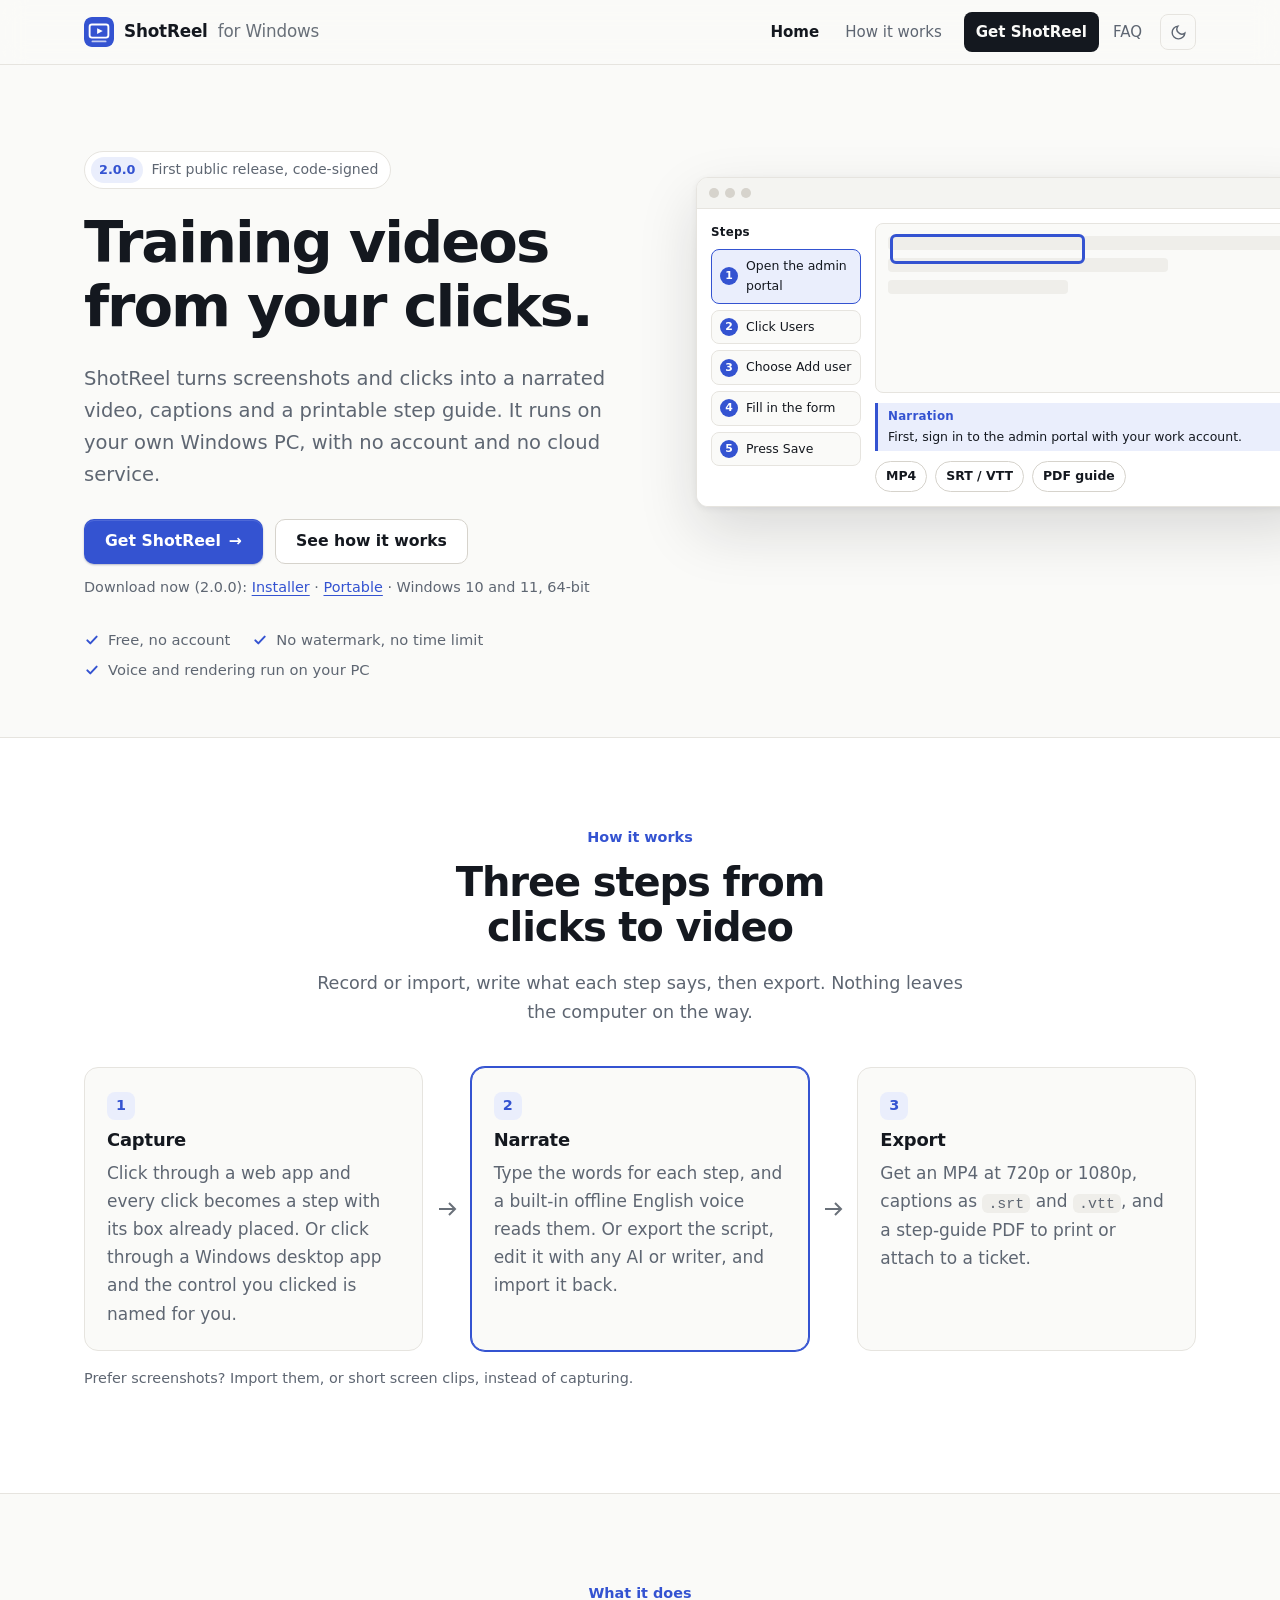
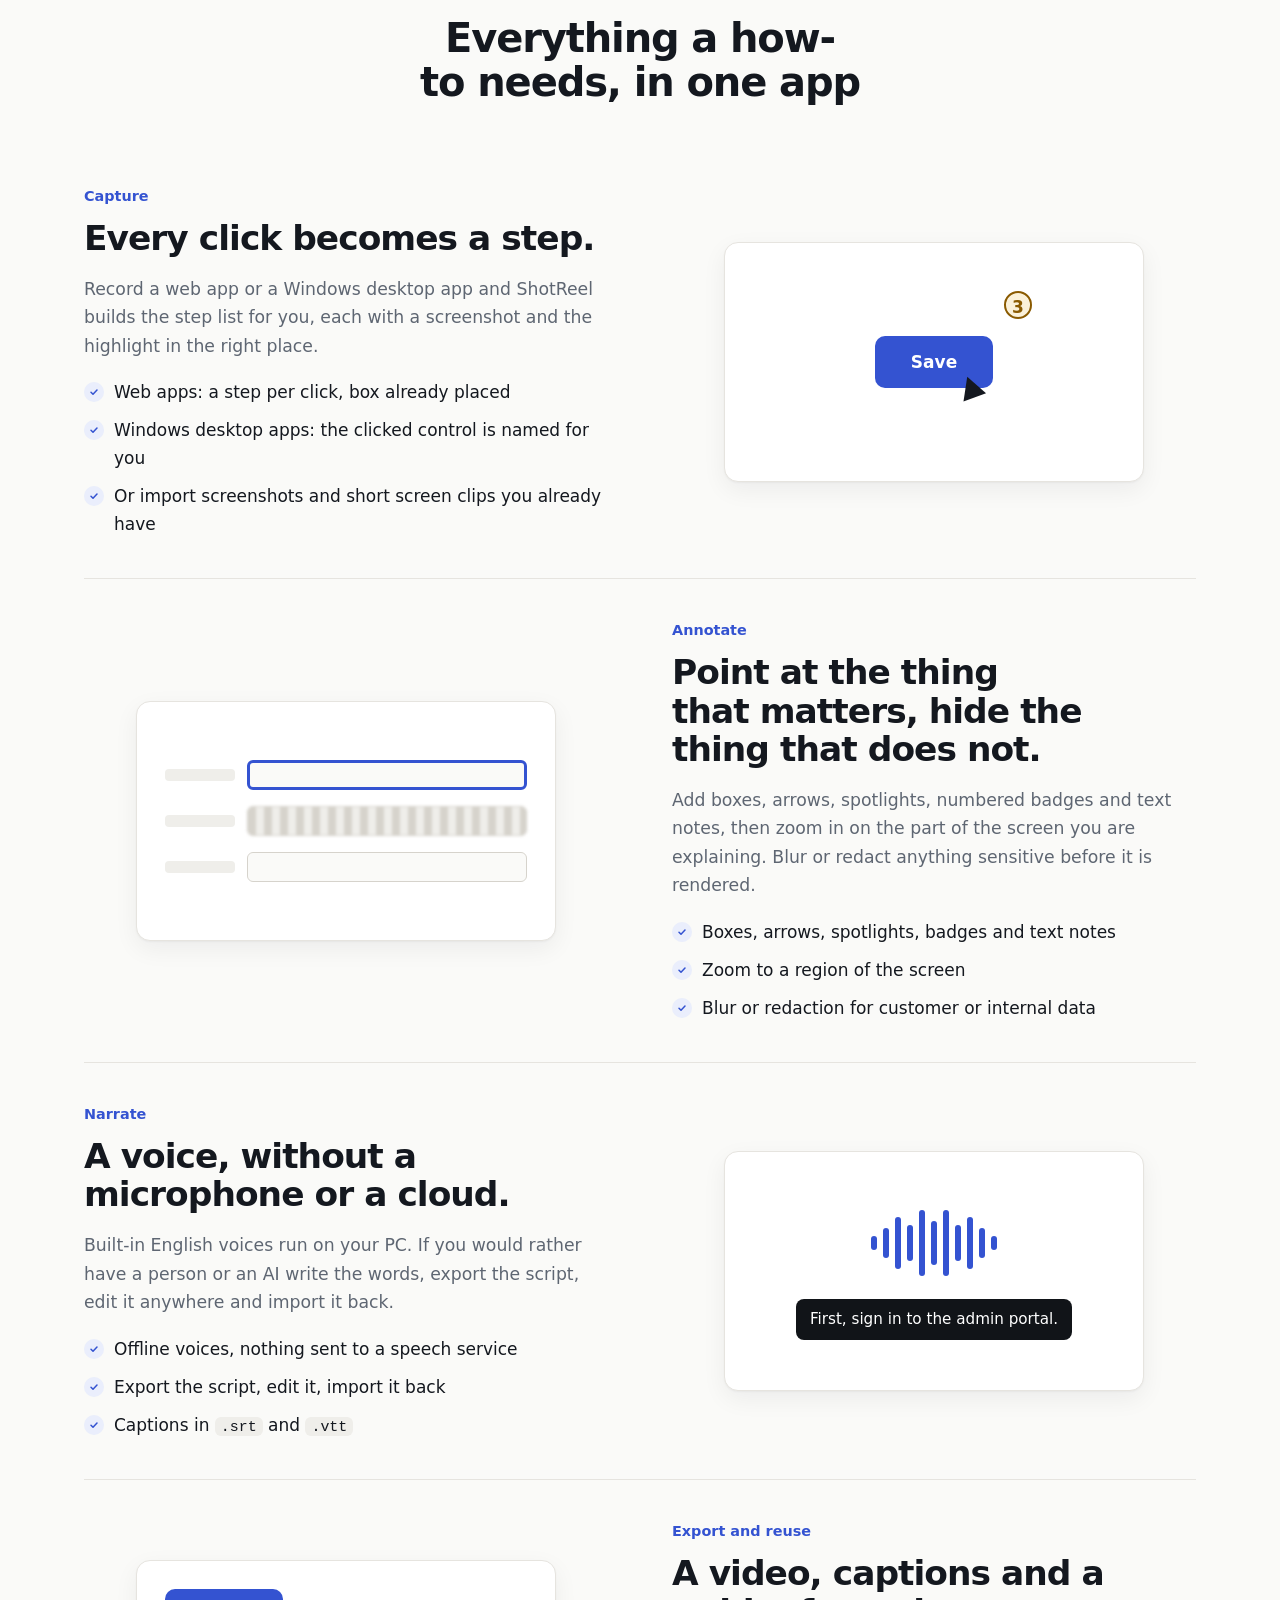
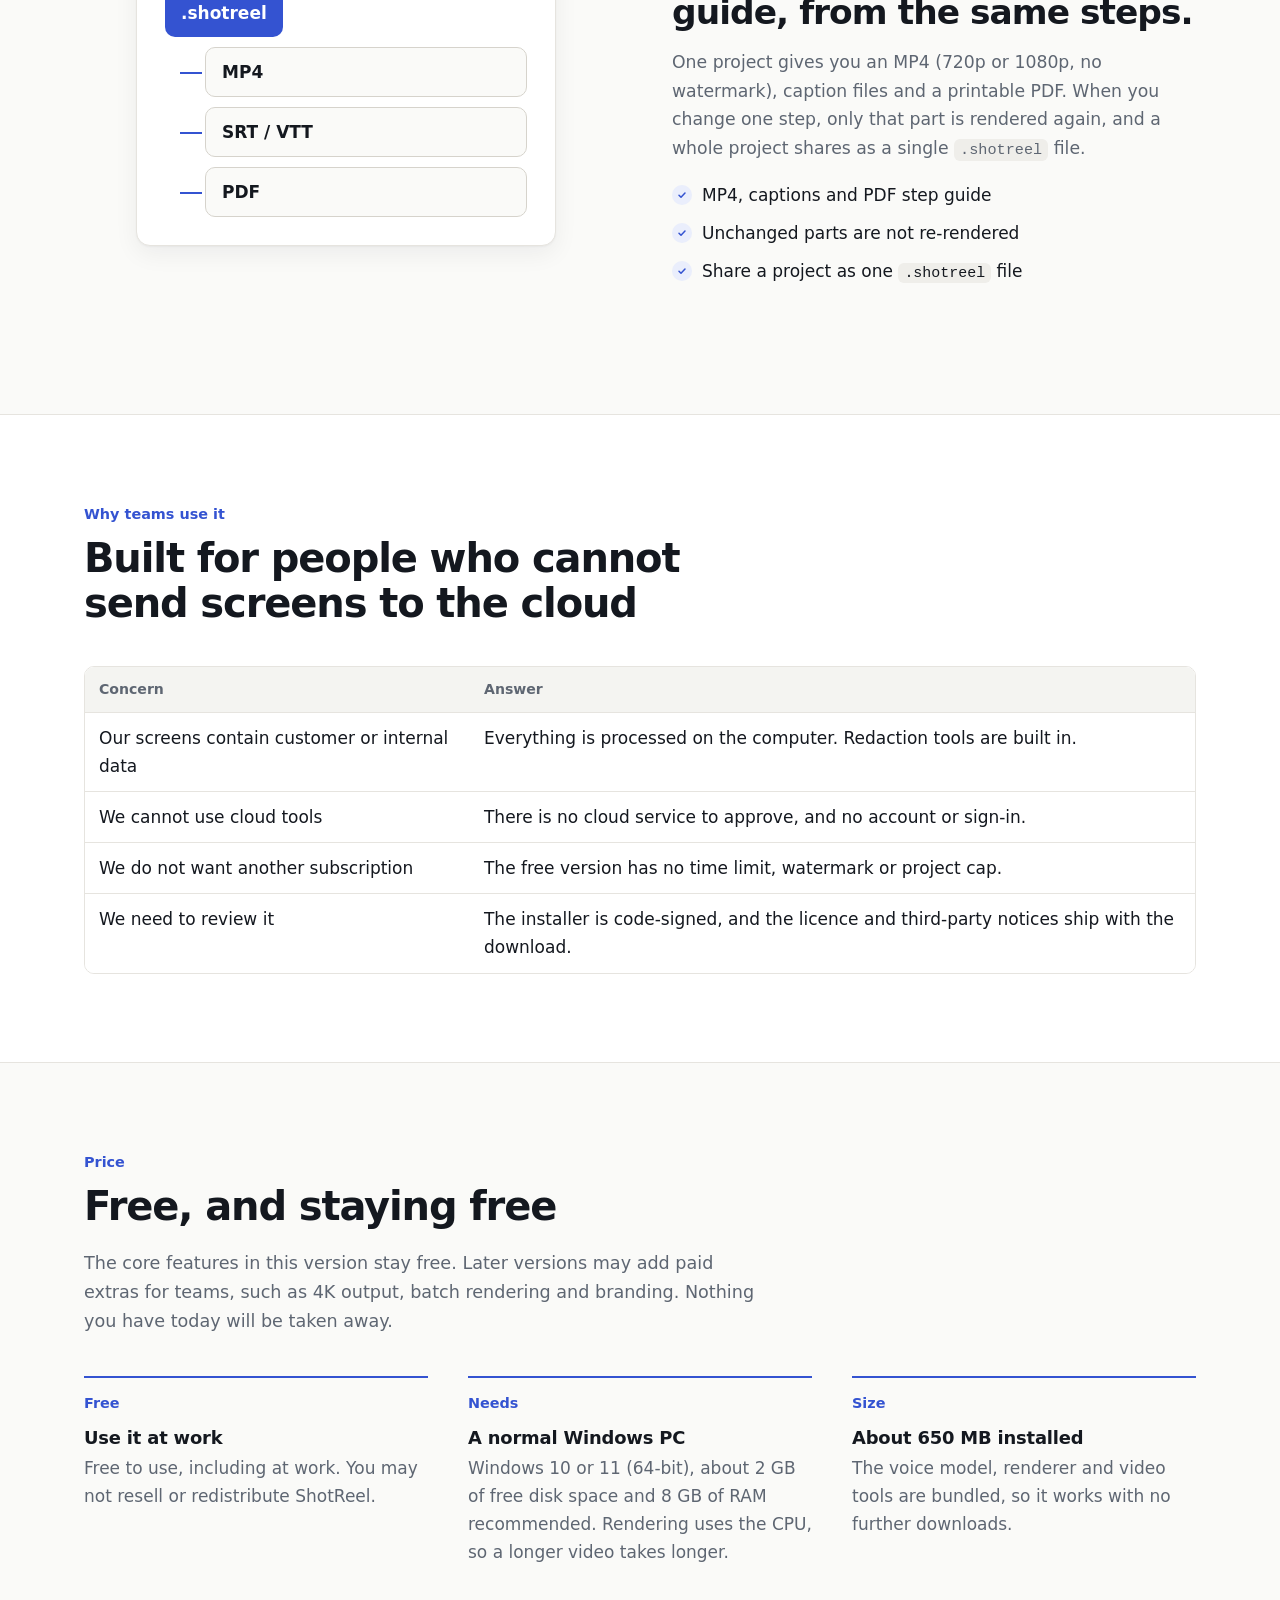
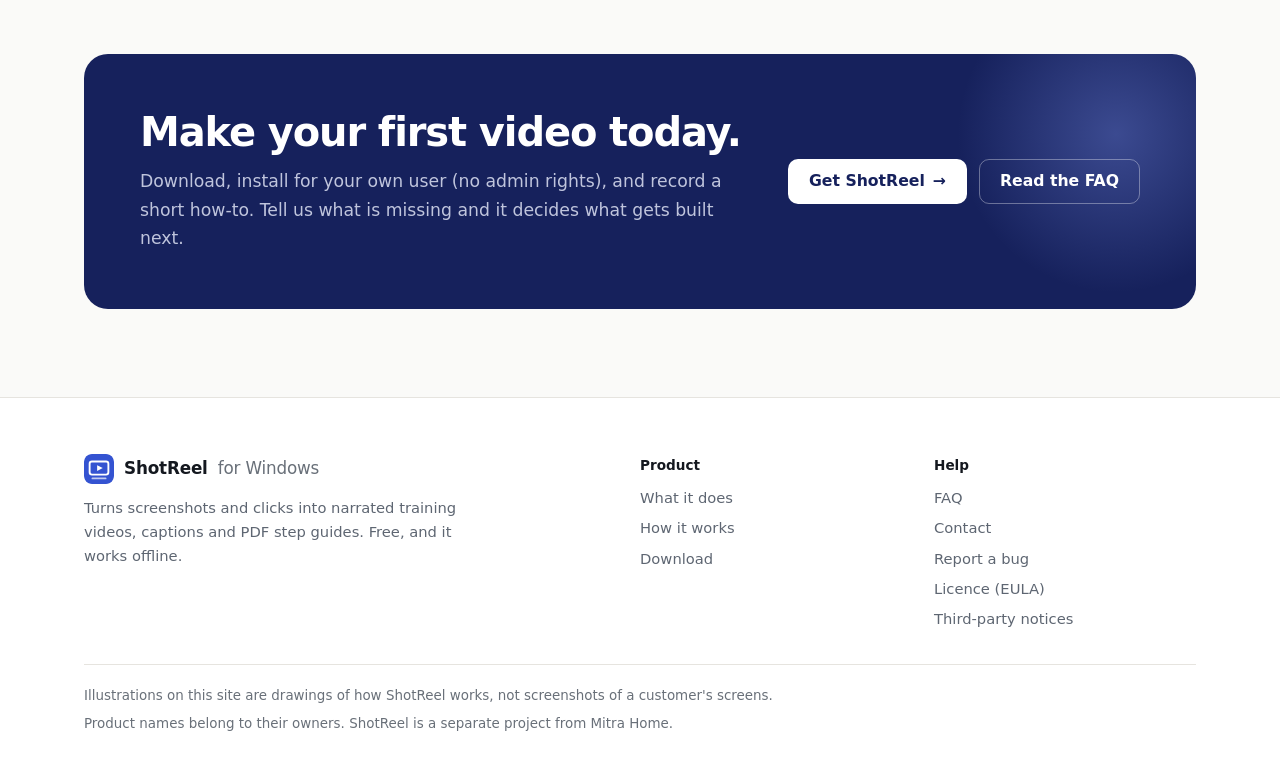
==== index.html @ 34962b4e "ShotReel website: home, install and FAQ Co-Authored-By: Claude Sonnet 5.5 <noreply@anthropic.com>" ====
<!doctype html>
<html lang="en">
<head>
<meta charset="utf-8">
<meta name="viewport" content="width=device-width, initial-scale=1">
<title>ShotReel for Windows</title>
<meta name="description" content="ShotReel is a free Windows app that turns screenshots and clicks into narrated training videos, captions and PDF step guides. It works offline, with no account.">
<link rel="icon" href="assets/logo/icon.svg" type="image/svg+xml">
<link rel="stylesheet" href="assets/style.css">
<script src="assets/site.js"></script>
</head>
<body>
<a class="skip" href="#main">Skip to content</a>

<header class="top">
  <div class="wrap">
    <a class="brand" href="index.html"><img src="assets/logo/icon.svg" alt=""> ShotReel <span>for Windows</span></a>
    <nav class="nav" aria-label="Main">
      <a href="index.html" aria-current="page">Home</a>
      <a href="index.html#how">How it works</a>
      <a class="nav-cta" href="install.html">Get ShotReel</a>
      <a href="faq.html">FAQ</a>
      <button class="theme-btn" type="button" aria-label="Dark theme" aria-pressed="false">
        <svg viewBox="0 0 24 24" fill="none" stroke="currentColor" stroke-width="2"><path d="M21 12.8A9 9 0 1 1 11.2 3a7 7 0 0 0 9.8 9.8z"/></svg>
      </button>
    </nav>
  </div>
</header>

<main id="main">

<div class="hero">
  <div class="wrap">
    <div>
      <a class="pre" href="install.html"><b>2.0.0</b> First public release, code-signed</a>
      <h1>Training videos from your clicks.</h1>
      <p class="lead">ShotReel turns screenshots and clicks into a narrated video, captions and a printable step guide. It runs on your own Windows PC, with no account and no cloud service.</p>
      <div class="btns">
        <a class="btn btn-accent" href="install.html">Get ShotReel <span class="arr" aria-hidden="true">&rarr;</span></a>
        <a class="btn btn-outline" href="index.html#how">See how it works</a>
      </div>
      <p class="small muted" style="margin-top:12px">Download now (2.0.0): <a href="https://github.com/rNetGit/ShotReel-app/releases/download/v2.0.0/ShotReel-Setup-2.0.0.exe" rel="noopener">Installer</a> &middot; <a href="https://github.com/rNetGit/ShotReel-app/releases/download/v2.0.0/ShotReel-Portable-2.0.0.exe" rel="noopener">Portable</a> &middot; Windows 10 and 11, 64-bit</p>
      <ul class="facts">
        <li>Free, no account</li>
        <li>No watermark, no time limit</li>
        <li>Voice and rendering run on your PC</li>
      </ul>
    </div>
    <div class="stage"><div class="browser"><div class="chrome"><i></i><i></i><i></i></div>
  <div class="mock" role="img" aria-label="Illustration of the ShotReel editor: a list of steps on the left, the current step with a highlight box and a narration line on the right, and three outputs: MP4 video, captions and a PDF guide.">
    <div class="mock-steps">
      <b>Steps</b>
      <span class="on"><i>1</i> Open the admin portal</span>
      <span><i>2</i> Click Users</span>
      <span><i>3</i> Choose Add user</span>
      <span><i>4</i> Fill in the form</span>
      <span><i>5</i> Press Save</span>
    </div>
    <div class="mock-main">
      <div class="mock-shot"><div class="mock-box"></div><u></u><u></u><u></u></div>
      <div class="mock-say"><b>Narration</b> First, sign in to the admin portal with your work account.</div>
      <div class="mock-out"><span>MP4</span><span>SRT / VTT</span><span>PDF guide</span></div>
    </div>
  </div></div></div>
  </div>
</div>

<section id="how" class="alt">
  <div class="wrap">
    <div class="section-head center">
      <div class="eyebrow">How it works</div>
      <h2>Three steps from clicks to video</h2>
      <p class="muted">Record or import, write what each step says, then export. Nothing leaves the computer on the way.</p>
    </div>
    <div class="flow">
      <div class="step"><span class="num">1</span><h3>Capture</h3><p class="muted" style="margin:0">Click through a web app and every click becomes a step with its box already placed. Or click through a Windows desktop app and the control you clicked is named for you.</p></div>
      <div class="arrow"><svg viewBox="0 0 24 24" fill="none" stroke="currentColor" stroke-width="2"><path d="M4 12h16M14 6l6 6-6 6"/></svg></div>
      <div class="step pc"><span class="num">2</span><h3>Narrate</h3><p class="muted" style="margin:0">Type the words for each step, and a built-in offline English voice reads them. Or export the script, edit it with any AI or writer, and import it back.</p></div>
      <div class="arrow"><svg viewBox="0 0 24 24" fill="none" stroke="currentColor" stroke-width="2"><path d="M4 12h16M14 6l6 6-6 6"/></svg></div>
      <div class="step"><span class="num">3</span><h3>Export</h3><p class="muted" style="margin:0">Get an MP4 at 720p or 1080p, captions as <code>.srt</code> and <code>.vtt</code>, and a step-guide PDF to print or attach to a ticket.</p></div>
    </div>
    <p class="small muted" style="margin-top:16px">Prefer screenshots? Import them, or short screen clips, instead of capturing.</p>
  </div>
</section>

<section id="what">
  <div class="wrap">
    <div class="section-head center">
      <div class="eyebrow">What it does</div>
      <h2>Everything a how-to needs, in one app</h2>
    </div>

    <div class="feature">
      <div>
        <div class="eyebrow">Capture</div>
        <h2>Every click becomes a step.</h2>
        <p>Record a web app or a Windows desktop app and ShotReel builds the step list for you, each with a screenshot and the highlight in the right place.</p>
        <ul class="ticks">
          <li>Web apps: a step per click, box already placed</li>
          <li>Windows desktop apps: the clicked control is named for you</li>
          <li>Or import screenshots and short screen clips you already have</li>
        </ul>
      </div>
      <div class="shot"><div class="illus" role="img" aria-label="Illustration: a cursor clicking a button, with a numbered step appearing beside it."><div class="illus-btn">Save</div><div class="illus-cursor"></div><div class="illus-badge">3</div></div></div>
    </div>

    <div class="feature flip">
      <div>
        <div class="eyebrow">Annotate</div>
        <h2>Point at the thing that matters, hide the thing that does not.</h2>
        <p>Add boxes, arrows, spotlights, numbered badges and text notes, then zoom in on the part of the screen you are explaining. Blur or redact anything sensitive before it is rendered.</p>
        <ul class="ticks">
          <li>Boxes, arrows, spotlights, badges and text notes</li>
          <li>Zoom to a region of the screen</li>
          <li>Blur or redaction for customer or internal data</li>
        </ul>
      </div>
      <div class="shot"><div class="illus" role="img" aria-label="Illustration: a form with one field highlighted by a box and another field blurred out."><div class="illus-row"><i></i><s class="hl"></s></div><div class="illus-row"><i></i><s class="blur"></s></div><div class="illus-row"><i></i><s></s></div></div></div>
    </div>

    <div class="feature">
      <div>
        <div class="eyebrow">Narrate</div>
        <h2>A voice, without a microphone or a cloud.</h2>
        <p>Built-in English voices run on your PC. If you would rather have a person or an AI write the words, export the script, edit it anywhere and import it back.</p>
        <ul class="ticks">
          <li>Offline voices, nothing sent to a speech service</li>
          <li>Export the script, edit it, import it back</li>
          <li>Captions in <code>.srt</code> and <code>.vtt</code></li>
        </ul>
      </div>
      <div class="shot"><div class="illus" role="img" aria-label="Illustration: a sound wave beside a line of caption text."><div class="illus-wave"><i></i><i></i><i></i><i></i><i></i><i></i><i></i><i></i><i></i><i></i><i></i></div><div class="illus-cap">First, sign in to the admin portal.</div></div></div>
    </div>

    <div class="feature flip">
      <div>
        <div class="eyebrow">Export and reuse</div>
        <h2>A video, captions and a guide, from the same steps.</h2>
        <p>One project gives you an MP4 (720p or 1080p, no watermark), caption files and a printable PDF. When you change one step, only that part is rendered again, and a whole project shares as a single <code>.shotreel</code> file.</p>
        <ul class="ticks">
          <li>MP4, captions and PDF step guide</li>
          <li>Unchanged parts are not re-rendered</li>
          <li>Share a project as one <code>.shotreel</code> file</li>
        </ul>
      </div>
      <div class="shot"><div class="illus" role="img" aria-label="Illustration: one project file on the left with three arrows to a video, a captions file and a PDF."><div class="illus-out"><b>.shotreel</b><span>MP4</span><span>SRT / VTT</span><span>PDF</span></div></div></div>
    </div>
  </div>
</section>

<section class="alt" id="teams">
  <div class="wrap">
    <div class="section-head">
      <div class="eyebrow">Why teams use it</div>
      <h2>Built for people who cannot send screens to the cloud</h2>
    </div>
    <div class="table-wrap"><table>
      <thead><tr><th>Concern</th><th>Answer</th></tr></thead>
      <tbody>
        <tr><td>Our screens contain customer or internal data</td><td>Everything is processed on the computer. Redaction tools are built in.</td></tr>
        <tr><td>We cannot use cloud tools</td><td>There is no cloud service to approve, and no account or sign-in.</td></tr>
        <tr><td>We do not want another subscription</td><td>The free version has no time limit, watermark or project cap.</td></tr>
        <tr><td>We need to review it</td><td>The installer is code-signed, and the licence and third-party notices ship with the download.</td></tr>
      </tbody>
    </table></div>
  </div>
</section>

<section id="free">
  <div class="wrap">
    <div class="section-head">
      <div class="eyebrow">Price</div>
      <h2>Free, and staying free</h2>
      <p class="muted">The core features in this version stay free. Later versions may add paid extras for teams, such as 4K output, batch rendering and branding. Nothing you have today will be taken away.</p>
    </div>
    <div class="cols">
      <div><span class="num">Free</span><h3>Use it at work</h3><p>Free to use, including at work. You may not resell or redistribute ShotReel.</p></div>
      <div><span class="num">Needs</span><h3>A normal Windows PC</h3><p>Windows 10 or 11 (64-bit), about 2 GB of free disk space and 8 GB of RAM recommended. Rendering uses the CPU, so a longer video takes longer.</p></div>
      <div><span class="num">Size</span><h3>About 650 MB installed</h3><p>The voice model, renderer and video tools are bundled, so it works with no further downloads.</p></div>
    </div>
  </div>
</section>

<section style="padding-top:0">
  <div class="wrap">
    <div class="cta">
      <div>
        <h2>Make your first video today.</h2>
        <p>Download, install for your own user (no admin rights), and record a short how-to. Tell us what is missing and it decides what gets built next.</p>
      </div>
      <div class="btns">
        <a class="btn btn-dark" href="install.html">Get ShotReel <span class="arr" aria-hidden="true">&rarr;</span></a>
        <a class="btn btn-line" href="faq.html">Read the FAQ</a>
      </div>
    </div>
  </div>
</section>

</main>

<footer>
  <div class="wrap">
    <div class="fgrid">
      <div>
        <a class="brand" href="index.html"><img src="assets/logo/icon.svg" alt=""> ShotReel <span>for Windows</span></a>
        <p style="margin:12px 0 0;max-width:28em">Turns screenshots and clicks into narrated training videos, captions and PDF step guides. Free, and it works offline.</p>
      </div>
      <div>
        <h4>Product</h4>
        <ul><li><a href="index.html#what">What it does</a></li><li><a href="index.html#how">How it works</a></li><li><a href="install.html">Download</a></li></ul>
      </div>
      <div>
        <h4>Help</h4>
        <ul><li><a href="faq.html">FAQ</a></li><li><a href="faq.html#contact">Contact</a></li><li><a href="https://github.com/rNetGit/ShotReel-app/issues" rel="noopener">Report a bug</a></li><li><a href="https://github.com/rNetGit/ShotReel-app/blob/main/EULA.txt" rel="noopener">Licence (EULA)</a></li><li><a href="https://github.com/rNetGit/ShotReel-app/blob/main/THIRD-PARTY-NOTICES.md" rel="noopener">Third-party notices</a></li></ul>
      </div>
    </div>
    <div class="fine">
      <div>Illustrations on this site are drawings of how ShotReel works, not screenshots of a customer's screens.</div>
      <div>Product names belong to their owners. ShotReel is a separate project from Mitra Home.</div>
    </div>
  </div>
</footer>
</body>
</html>
---- assets/style.css ----
/* ShotReel website, built on the Mitra Home site layout. Blue accent; everything else is a calm neutral scale. */
:root {
  --canvas: #FAFAF8; --surface: #FFFFFF; --surface-2: #F4F4F1; --line: #E6E4DF; --line-2: #D6D3CC;
  --text: #14181F; --text-2: #5E6672; --text-3: #697079;
  --accent: #3453D1; --accent-2: #4A68E0; --accent-soft: #EAEEFC; --accent-ink: #16215C; --link: #3453D1;
  --warn: #8A5A00; --warn-soft: #FBF1D9; --info: #1D5FA8; --info-soft: #E6EFF9;
  --danger: #A8261B; --danger-soft: #FBE9E7; --neutral-soft: #EFEEEA;
  --shadow-sm: 0 1px 2px rgba(20,24,31,.05);
  --shadow: 0 1px 2px rgba(20,24,31,.04), 0 8px 24px rgba(20,24,31,.06);
  --shadow-lg: 0 2px 6px rgba(20,24,31,.06), 0 24px 60px rgba(20,24,31,.14);
  --radius: 14px; --radius-sm: 10px; --max: 1160px;
  --font: "Segoe UI Variable Text", "Segoe UI", system-ui, -apple-system, "Helvetica Neue", Arial, sans-serif;
  --font-display: "Segoe UI Variable Display", "Segoe UI", system-ui, -apple-system, "Helvetica Neue", Arial, sans-serif;
  color-scheme: light;
}
@media (prefers-color-scheme: dark) {
  :root:not([data-theme="light"]) {
    --canvas: #0F1113; --surface: #16191C; --surface-2: #1C2024; --line: #2A2E33; --line-2: #383D43;
    --text: #ECEDEE; --text-2: #A3A9B3; --text-3: #8E949C;
    --accent: #8197F2; --accent-2: #8197F2; --accent-soft: #1A2142; --accent-ink: #0E1430; --link: #A3B3F7;
    --warn: #E0B14A; --warn-soft: #2E2611; --info: #6AA8F0; --info-soft: #132538;
    --danger: #F0756A; --danger-soft: #331816; --neutral-soft: #22262A;
    --shadow-sm: none; --shadow: 0 1px 0 rgba(255,255,255,.03); --shadow-lg: 0 24px 60px rgba(0,0,0,.5);
    color-scheme: dark;
  }
}
:root[data-theme="dark"] {
  --canvas: #0F1113; --surface: #16191C; --surface-2: #1C2024; --line: #2A2E33; --line-2: #383D43;
  --text: #ECEDEE; --text-2: #A3A9B3; --text-3: #8E949C;
  --accent: #8197F2; --accent-2: #8197F2; --accent-soft: #1A2142; --accent-ink: #0E1430; --link: #A3B3F7;
  --warn: #E0B14A; --warn-soft: #2E2611; --info: #6AA8F0; --info-soft: #132538;
  --danger: #F0756A; --danger-soft: #331816; --neutral-soft: #22262A;
  --shadow-sm: none; --shadow: 0 1px 0 rgba(255,255,255,.03); --shadow-lg: 0 24px 60px rgba(0,0,0,.5);
  color-scheme: dark;
}

* { box-sizing: border-box; }
html { -webkit-text-size-adjust: 100%; }
@media (prefers-reduced-motion: no-preference) { html { scroll-behavior: smooth; } }
body {
  margin: 0; background: var(--canvas); color: var(--text);
  font: 17px/1.65 var(--font); -webkit-font-smoothing: antialiased; text-rendering: optimizeLegibility;
}
a { color: var(--link); text-underline-offset: 3px; text-decoration-thickness: 1px; }
a:hover { text-decoration-thickness: 2px; }
img, svg { max-width: 100%; }
h1, h2, h3 { font-family: var(--font-display); line-height: 1.12; margin: 0 0 .5em; color: var(--text); font-weight: 700; text-wrap: balance; }
h1 { font-size: clamp(2.4rem, 5.6vw, 4rem); letter-spacing: -.035em; }
h2 { font-size: clamp(1.75rem, 3.6vw, 2.5rem); letter-spacing: -.028em; }
h3 { font-size: 1.12rem; letter-spacing: -.01em; }
p { margin: 0 0 1em; }
code, kbd { font-family: ui-monospace, "Cascadia Mono", Consolas, monospace; font-size: .88em;
  background: var(--neutral-soft); padding: .12em .4em; border-radius: 6px; overflow-wrap: anywhere; }
.wrap { max-width: var(--max); margin: 0 auto; padding: 0 24px; }
.muted { color: var(--text-2); }
.small { font-size: .9rem; }
:focus-visible { outline: 2px solid var(--accent); outline-offset: 3px; border-radius: 6px; }
.skip { position: absolute; left: 12px; top: -60px; z-index: 50; padding: 8px 14px; border-radius: 8px;
  background: var(--text); color: var(--canvas); font-weight: 600; text-decoration: none; }
.skip:focus { top: 12px; }

/* Header */
.top { position: sticky; top: 0; z-index: 20; background: color-mix(in srgb, var(--canvas) 82%, transparent);
  backdrop-filter: saturate(1.4) blur(12px); -webkit-backdrop-filter: saturate(1.4) blur(12px); border-bottom: 1px solid var(--line); }
.top .wrap { display: flex; align-items: center; gap: 16px; min-height: 64px; flex-wrap: wrap; }
.brand { display: flex; align-items: center; gap: 10px; color: var(--text); text-decoration: none; font-weight: 700;
  font-size: 1.05rem; letter-spacing: -.01em; }
.brand img { width: 30px; height: 30px; border-radius: 8px; }
.brand span { font-weight: 500; color: var(--text-3); }
.nav { display: flex; gap: 2px; margin-left: auto; flex-wrap: wrap; align-items: center; }
.nav a { color: var(--text-2); text-decoration: none; padding: 8px 12px; border-radius: 8px; font-size: .94rem; }
.nav a:hover, .nav a[aria-current="page"] { color: var(--text); }
.nav a[aria-current="page"] { font-weight: 600; }
.nav a.nav-cta { background: var(--text); color: var(--canvas); font-weight: 600; margin-left: 8px; }
.nav a.nav-cta:hover { opacity: .88; }
.theme-btn { border: 1px solid var(--line); background: transparent; color: var(--text-2); border-radius: 8px;
  width: 36px; height: 36px; cursor: pointer; display: grid; place-items: center; margin-left: 4px; }
.theme-btn svg { width: 17px; height: 17px; }
@media (max-width: 640px) {
  .top .wrap { padding-top: 8px; padding-bottom: 8px; }
  .nav { margin-left: auto; }
  .nav a[href="index.html"], .nav a[href="index.html#how"] { display: none; }
  .nav a { padding: 6px 8px; font-size: .9rem; }
  .nav a.nav-cta { margin-left: 0; }
}

/* Buttons */
.btns { display: flex; gap: 12px; flex-wrap: wrap; align-items: center; }
.btn { display: inline-flex; align-items: center; gap: 8px; padding: 12px 20px; border-radius: 10px; font-weight: 600;
  font-size: .98rem; text-decoration: none; border: 1px solid transparent; line-height: 1.2; transition: transform .15s, box-shadow .15s; }
.btn:hover { transform: translateY(-1px); }
.btn-accent, .btn-light { background: var(--accent); color: #FFFFFF; box-shadow: 0 1px 2px rgba(22,33,92,.3), inset 0 1px 0 rgba(255,255,255,.12); }
.btn-outline, .btn-ghost { color: var(--text); border-color: var(--line-2); background: var(--surface); }
.btn-dark { background: #FFFFFF; color: var(--accent-ink); }
.btn-line { color: #FFFFFF; border-color: rgba(255,255,255,.35); }
.btn .arr { transition: transform .15s; }
.btn:hover .arr { transform: translateX(3px); }

/* Hero */
.hero { padding: 72px 0 40px; overflow: hidden; }
.hero .wrap { display: grid; grid-template-columns: 1.05fr 1fr; gap: 48px; align-items: center; }
.hero h1 { margin-bottom: .4em; font-size: clamp(2.4rem, 4.8vw, 3.6rem); }
.hero p.lead { font-size: 1.22rem; color: var(--text-2); max-width: 32em; margin-bottom: 28px; }
.pre { display: inline-flex; align-items: center; gap: 8px; font-size: .88rem; color: var(--text-2); border: 1px solid var(--line);
  background: var(--surface); padding: 5px 12px 5px 6px; border-radius: 999px; margin-bottom: 22px; text-decoration: none; }
.pre b { background: var(--accent-soft); color: var(--accent); font-weight: 600; padding: 2px 8px; border-radius: 999px; font-size: .8rem; }
.facts { display: flex; flex-wrap: wrap; gap: 6px 22px; margin: 28px 0 0; padding: 0; list-style: none; color: var(--text-2); font-size: .92rem; }
.facts li { display: flex; align-items: center; gap: 8px; }
.facts li::before { content: ""; width: 16px; height: 16px; flex: none; background: var(--accent);
  -webkit-mask: url("data:image/svg+xml,%3Csvg xmlns='http://www.w3.org/2000/svg' viewBox='0 0 24 24' fill='none' stroke='black' stroke-width='3' stroke-linecap='round' stroke-linejoin='round'%3E%3Cpath d='M5 12.5l4.5 4.5L19 7'/%3E%3C/svg%3E") center/contain no-repeat;
          mask: url("data:image/svg+xml,%3Csvg xmlns='http://www.w3.org/2000/svg' viewBox='0 0 24 24' fill='none' stroke='black' stroke-width='3' stroke-linecap='round' stroke-linejoin='round'%3E%3Cpath d='M5 12.5l4.5 4.5L19 7'/%3E%3C/svg%3E") center/contain no-repeat; }
.stage { position: relative; height: 560px; }
.stage .browser { position: absolute; right: -160px; top: 30px; width: 660px; }
.stage .phone { position: absolute; left: 0; bottom: 0; width: 236px; z-index: 1; }
@media (max-width: 980px) {
  .hero { padding-top: 48px; }
  .hero .wrap { grid-template-columns: 1fr; }
  .stage { height: auto; display: flex; justify-content: center; }
  .stage .browser { display: none; }
  .stage .phone { position: static; width: min(280px, 78vw); }
}

/* Device frames around real screenshots */
.phone { border-radius: 40px; padding: 10px; background: #111418; box-shadow: var(--shadow-lg), inset 0 0 0 1px rgba(255,255,255,.08); }
.phone img { display: block; width: 100%; height: auto; border-radius: 31px; }
.browser { border-radius: 12px; overflow: hidden; background: var(--surface); border: 1px solid var(--line);
  box-shadow: var(--shadow-lg); }
.browser .chrome { display: flex; gap: 6px; padding: 10px 12px; background: var(--surface-2); border-bottom: 1px solid var(--line); }
.browser .chrome i { width: 10px; height: 10px; border-radius: 50%; background: var(--line-2); }
.browser img { display: block; width: 100%; height: auto; }

/* Sections */
section { padding: 88px 0; }
section.tour { padding-top: 40px; }
.tour .section-head { margin-bottom: 28px; }
.tour-video { max-width: 1040px; margin: 0 auto; border-radius: var(--radius); overflow: hidden; border: 1px solid var(--line); box-shadow: var(--shadow-lg); background: #FAFAF8; }
.tour-video video { display: block; width: 100%; height: auto; aspect-ratio: 16 / 9; }
.tour-text { max-width: 1040px; margin: 16px auto 0; }
.tour-text ol { margin: 0; padding-left: 1.3em; }
section.alt { background: var(--surface); border-top: 1px solid var(--line); border-bottom: 1px solid var(--line); }
.section-head { max-width: 40em; margin-bottom: 40px; }
.section-head.center { margin-left: auto; margin-right: auto; text-align: center; }
.section-head p { font-size: 1.1rem; }
.eyebrow { color: var(--accent); font-weight: 600; font-size: .9rem; margin-bottom: 10px; letter-spacing: 0; }

/* Feature rows: text beside a real screenshot */
.feature { display: grid; grid-template-columns: 1fr 1fr; gap: 64px; align-items: center; padding: 40px 0; }
.feature + .feature { border-top: 1px solid var(--line); }
.feature.flip .shot { order: -1; }
.feature .shot { display: flex; justify-content: center; }
.feature .shot .phone { width: min(290px, 80vw); }
.feature .shot .browser { width: 100%; }
.feature h2 { font-size: clamp(1.6rem, 3vw, 2.15rem); }
.feature p { color: var(--text-2); font-size: 1.08rem; }
.ticks { list-style: none; padding: 0; margin: 18px 0 0; display: grid; gap: 10px; }
.ticks li { position: relative; padding-left: 30px; }
.ticks li::before { content: ""; position: absolute; left: 0; top: 4px; width: 20px; height: 20px; border-radius: 50%;
  background: var(--accent-soft) url("data:image/svg+xml,%3Csvg xmlns='http://www.w3.org/2000/svg' viewBox='0 0 24 24' fill='none' stroke='%233453D1' stroke-width='3' stroke-linecap='round' stroke-linejoin='round'%3E%3Cpath d='M6 12.5l4 4L18 8'/%3E%3C/svg%3E") center/12px no-repeat; }
@media (max-width: 880px) {
  .feature { grid-template-columns: 1fr; gap: 32px; }
  .feature.flip .shot { order: 0; }
}

/* Plain columns (no boxes) */
.cols { display: grid; gap: 40px; grid-template-columns: repeat(auto-fit, minmax(240px, 1fr)); }
.cols h3 { margin-bottom: .35em; }
.cols p { color: var(--text-2); margin: 0; }
.cols .num { display: block; font-family: var(--font-display); font-size: .9rem; font-weight: 700; color: var(--accent);
  border-top: 2px solid var(--accent); padding-top: 14px; margin-bottom: 12px; width: 100%; }

/* Cards (Install, FAQ, small blocks) */
.grid { display: grid; gap: 16px; grid-template-columns: repeat(auto-fit, minmax(240px, 1fr)); }
.card { background: var(--surface); border: 1px solid var(--line); border-radius: var(--radius); padding: 22px; box-shadow: var(--shadow-sm); }
section.alt .card { background: var(--canvas); }
.card h3 { display: flex; align-items: center; gap: 10px; }
.card p:last-child, .card ul:last-child { margin-bottom: 0; }
.ico { width: 36px; height: 36px; border-radius: 9px; background: var(--accent-soft); color: var(--accent);
  display: inline-grid; place-items: center; flex: none; }
.ico svg { width: 20px; height: 20px; }

/* Flow diagram (how it works) */
.flow { display: grid; grid-template-columns: 1fr auto 1fr auto 1fr; gap: 12px; align-items: stretch; }
.flow .step { background: var(--surface); border: 1px solid var(--line); border-radius: var(--radius); padding: 22px; }
section.alt .flow .step { background: var(--canvas); }
.flow .step.pc { border-color: var(--accent); box-shadow: 0 0 0 1px var(--accent); }
.flow .num { display: inline-grid; place-items: center; width: 28px; height: 28px; border-radius: 8px; background: var(--accent-soft);
  color: var(--accent); font-weight: 700; font-size: .9rem; margin-bottom: 10px; }
.flow ul { margin: 8px 0 0; padding-left: 1.1em; color: var(--text-2); }
.flow li { margin: 3px 0; }
.arrow { display: grid; place-items: center; color: var(--text-3); }
.arrow svg { width: 24px; height: 24px; }
@media (max-width: 820px) {
  .flow { grid-template-columns: 1fr; }
  .arrow svg { transform: rotate(90deg); }
}

/* Privacy diagram */
.house { border: 1.5px dashed var(--accent); border-radius: 20px; padding: 22px; position: relative; background: var(--accent-soft); }
.house-label { position: absolute; top: -12px; left: 18px; background: var(--canvas); color: var(--accent); font-weight: 600;
  padding: 0 8px; font-size: .88rem; }
section.alt .house-label { background: var(--surface); }
.privacy { display: grid; grid-template-columns: 2fr auto 1fr; gap: 16px; align-items: center; }
.house-inner { display: grid; grid-template-columns: 1fr auto 1fr; gap: 10px; align-items: center; }
.node { background: var(--surface); border: 1px solid var(--line); border-radius: var(--radius-sm); padding: 16px; text-align: center; }
.node strong { display: block; }
.node .ico { margin-bottom: 6px; }
.link-line { text-align: center; color: var(--text-2); font-size: .8rem; line-height: 1.3; }
.link-line svg { width: 40px; height: 20px; display: block; margin: 0 auto 2px; color: var(--accent); }
.cloud { border: 1px solid var(--line); border-radius: var(--radius); padding: 16px; background: var(--surface); text-align: center; }
.masked { color: var(--warn); }
.never { margin-top: 20px; display: flex; gap: 8px; flex-wrap: wrap; }
.chip { display: inline-flex; align-items: center; gap: 6px; border-radius: 999px; padding: 5px 12px; font-size: .88rem; border: 1px solid transparent; }
.chip.no { background: var(--surface); color: var(--text-2); border-color: var(--line); }
.chip.no::before { content: "\2715"; color: var(--danger); font-size: .75rem; }
.chip.yes { background: var(--surface); color: var(--text-2); border-color: var(--line); }
.chip.yes::before { content: "\2713"; color: var(--accent); font-weight: 700; }
@media (max-width: 820px) {
  .privacy { grid-template-columns: 1fr; }
  .privacy > .link-line svg { transform: rotate(90deg); }
}
@media (max-width: 480px) {
  .house-inner { grid-template-columns: 1fr; }
  .house-inner > .link-line svg { transform: rotate(90deg); }
}

/* Simple vs Advanced */
.modes { display: grid; grid-template-columns: 1fr 1fr; gap: 20px; }
.mode { border-radius: var(--radius); padding: 26px; border: 1px solid var(--line); background: var(--surface); }
section.alt .mode { background: var(--canvas); }
.mode .tag { display: inline-block; font-size: .8rem; font-weight: 600; padding: 3px 10px; border-radius: 999px; margin-bottom: 10px; }
.mode.simple .tag { background: var(--accent-soft); color: var(--accent); }
.mode.advanced .tag { background: var(--info-soft); color: var(--info); }
.mode ul { list-style: none; padding: 0; margin: 0; }
.mode li { margin: 0; padding: 8px 0 8px 26px; border-top: 1px solid var(--line); position: relative; color: var(--text-2); }
.mode li::before { content: "\2713"; position: absolute; left: 2px; color: var(--accent); font-weight: 700; }
.mode.advanced li::before { color: var(--info); }
@media (max-width: 760px) { .modes { grid-template-columns: 1fr; } }

.note { border: 1px solid var(--line); border-left: 3px solid var(--warn); background: var(--warn-soft); padding: 12px 16px; border-radius: var(--radius-sm); }
.note.info { border-left-color: var(--info); background: var(--info-soft); }

/* Closing call to action */
.cta { background: var(--accent-ink); color: #EAEEFC; border-radius: 24px; padding: 56px; display: grid;
  grid-template-columns: 1.4fr auto; gap: 32px; align-items: center; position: relative; overflow: hidden; }
.cta::after { content: ""; position: absolute; right: -80px; top: -80px; width: 320px; height: 320px; border-radius: 50%;
  background: radial-gradient(circle, rgba(129,151,242,.35), transparent 70%); pointer-events: none; }
.cta h2 { color: #FFFFFF; margin-bottom: .3em; }
.cta p { color: rgba(234,238,252,.8); margin: 0; font-size: 1.08rem; }
.cta .btns { position: relative; z-index: 1; }
@media (max-width: 760px) { .cta { grid-template-columns: 1fr; padding: 36px 24px; } }

/* Install steps */
.steps { counter-reset: s; list-style: none; padding: 0; margin: 0; }
.steps > li { counter-increment: s; position: relative; padding: 0 0 32px 56px; }
.steps > li::before { content: counter(s); position: absolute; left: 0; top: 0; width: 36px; height: 36px; border-radius: 10px;
  background: var(--accent-soft); color: var(--accent); font-weight: 700; display: grid; place-items: center; }
.steps > li::after { content: ""; position: absolute; left: 17px; top: 44px; bottom: 8px; width: 2px; background: var(--line); }
.steps > li:last-child::after { display: none; }
.steps h3 { margin-top: 6px; }
.tabs { display: inline-flex; gap: 2px; flex-wrap: wrap; margin-bottom: 24px; padding: 4px; border-radius: 12px; background: var(--neutral-soft); }
.tabs button { font: inherit; font-size: .94rem; border: 0; background: transparent; color: var(--text-2); padding: 8px 18px;
  border-radius: 9px; cursor: pointer; }
.tabs button[aria-selected="true"] { background: var(--surface); color: var(--text); font-weight: 600; box-shadow: var(--shadow-sm); }
[role="tabpanel"][hidden] { display: none; }

/* Mock window used as a picture of a screen */
.screen { border: 1px solid var(--line); border-radius: var(--radius-sm); overflow: hidden; background: var(--surface); margin: 12px 0; max-width: 520px; box-shadow: var(--shadow-sm); }
.screen .bar { background: var(--surface-2); padding: 7px 10px; display: flex; gap: 6px; align-items: center; font-size: .8rem; color: var(--text-2); border-bottom: 1px solid var(--line); }
.screen .bar i { width: 10px; height: 10px; border-radius: 50%; background: var(--line-2); display: inline-block; }
.screen .body { padding: 12px 14px; font-size: .92rem; }
.screen.term .body { background: #0C0D0E; color: #CFD3D8; font-family: ui-monospace, Consolas, monospace; font-size: .82rem; white-space: pre-wrap; overflow-wrap: anywhere; }
.bubble { background: var(--accent-soft); border-radius: 12px 12px 12px 4px; padding: 8px 12px; margin: 6px 0; max-width: 90%; }
.bubble.me { background: var(--neutral-soft); margin-left: auto; border-radius: 12px 12px 4px 12px; }
.check-row { display: flex; gap: 8px; align-items: center; margin: 4px 0; }
.box { width: 16px; height: 16px; border: 2px solid var(--accent); border-radius: 4px; display: inline-block; flex: none; }
.box.on { background: var(--accent); }

table { border-collapse: collapse; width: 100%; background: var(--surface); }
th, td { text-align: left; padding: 11px 14px; border-bottom: 1px solid var(--line); vertical-align: top; }
th { background: var(--surface-2); font-size: .88rem; color: var(--text-2); font-weight: 600; }
tr:last-child td { border-bottom: 0; }
.table-wrap { overflow-x: auto; border: 1px solid var(--line); border-radius: var(--radius-sm); }

details { background: var(--surface); border: 1px solid var(--line); border-radius: var(--radius-sm); padding: 16px 20px; margin-bottom: 10px; }
details summary { cursor: pointer; font-weight: 600; list-style: none; display: flex; justify-content: space-between; gap: 12px; }
details summary::-webkit-details-marker { display: none; }
details summary::after { content: "+"; color: var(--text-3); font-weight: 400; font-size: 1.3rem; line-height: 1; }
details[open] summary::after { content: "\2212"; }
details[open] summary { margin-bottom: 10px; }

/* Footer */
footer { padding: 56px 0 40px; color: var(--text-2); font-size: .92rem; border-top: 1px solid var(--line); background: var(--surface); }
footer .fgrid { display: grid; grid-template-columns: 2fr 1fr 1fr; gap: 32px; margin-bottom: 32px; }
footer h4 { margin: 0 0 10px; font-size: .85rem; color: var(--text); font-weight: 600; }
footer ul { list-style: none; padding: 0; margin: 0; display: grid; gap: 6px; }
footer a { color: var(--text-2); text-decoration: none; }
footer a:hover { color: var(--text); }
footer .fine { border-top: 1px solid var(--line); padding-top: 20px; display: grid; gap: 6px; font-size: .84rem; color: var(--text-3); }
footer .wrap > div:not(.fgrid):not(.fine) { margin-bottom: 6px; }
@media (max-width: 680px) { footer .fgrid { grid-template-columns: 1fr 1fr; } footer .fgrid > :first-child { grid-column: 1 / -1; } }

/* Install: four choice cards */
.choices { display: grid; gap: 14px; grid-template-columns: repeat(auto-fit, minmax(220px, 1fr)); }
.choice { position: relative; display: flex; flex-direction: column; gap: 6px; padding: 22px; border-radius: var(--radius);
  background: var(--surface); border: 1px solid var(--line); color: var(--text); text-decoration: none; box-shadow: var(--shadow-sm);
  transition: border-color .15s, transform .15s; }
.choice:hover { border-color: var(--accent); transform: translateY(-2px); }
.choice svg { width: 30px; height: 30px; color: var(--accent); margin-bottom: 6px; }
.choice strong { font-size: 1.08rem; }
.choice span:not(.ctag) { color: var(--text-2); font-size: .94rem; }
.ctag { position: absolute; top: 16px; right: 16px; font-size: .74rem; font-weight: 600; padding: 2px 9px; border-radius: 999px; }
.ctag.beta { background: var(--accent-soft); color: var(--accent); }
.ctag.soon { background: var(--neutral-soft); color: var(--text-2); }

/* Ecosystem diagram */
.eco { display: grid; grid-template-columns: 1fr auto 1.9fr auto 1fr; gap: 14px; align-items: center; }
.eco-h { font-size: .95rem; margin: 0 0 10px; color: var(--text-2); font-weight: 600; }
.eco-list { list-style: none; margin: 0; padding: 0; display: grid; gap: 8px; }
.eco-list li { display: flex; gap: 10px; align-items: flex-start; background: var(--surface); border: 1px solid var(--line);
  border-radius: var(--radius-sm); padding: 10px 12px; }
.eco-list li .ico { flex: none; width: 30px; height: 30px; }
.eco-list li .ico svg { width: 17px; height: 17px; }
.eco-list strong, .eco-away strong { display: block; font-size: .92rem; }
.eco-list .small, .eco-away .small, .eco-devices .small, .eco-hub .small { display: block; line-height: 1.35; }
.eco-hub { background: var(--surface); border: 2px solid var(--accent); border-radius: var(--radius); padding: 18px; text-align: center; }
.eco-hub .ico { margin: 0 auto 8px; }
.eco-hub strong { display: block; font-size: 1.05rem; margin-bottom: 4px; }
.eco-wifi { text-align: center; color: var(--accent); font-size: .8rem; font-weight: 600; margin: 10px 0; }
.eco-wifi::before, .eco-wifi::after { content: ""; display: block; width: 2px; height: 10px; margin: 0 auto 4px; background: var(--accent); }
.eco-wifi::after { margin: 4px auto 0; }
.eco-devices { display: grid; grid-template-columns: repeat(3, 1fr); gap: 8px; }
.eco-devices .node { padding: 12px 10px; }
.eco-devices .node strong { font-size: .95rem; }
.eco-devices .node .ico { margin: 0 auto 6px; }
.eco-sync { text-align: center; color: var(--text-2); font-size: .8rem; margin: 4px 0; }
.eco-sync::before, .eco-sync::after { content: ""; display: block; width: 0; height: 12px; margin: 0 auto 4px; border-left: 2px dashed var(--line-2); }
.eco-sync::after { margin: 4px auto 0; }
.eco-away { display: flex; gap: 10px; align-items: flex-start; border: 1.5px dashed var(--line-2);
  border-radius: var(--radius-sm); padding: 10px 12px; background: var(--surface); }
.eco-away .ico { flex: none; width: 30px; height: 30px; background: var(--neutral-soft); color: var(--text-2); }
.eco-away .ico svg { width: 17px; height: 17px; }
@media (max-width: 1080px) {
  .eco { grid-template-columns: 1fr; }
  .eco-arrow svg { transform: rotate(90deg); margin: 12px auto 14px; }
}
@media (max-width: 560px) { .eco-devices { grid-template-columns: 1fr; } }

.feature-btns { margin-top: 18px; }
.shot-link { display: block; color: inherit; }
.shot-link:hover .browser { box-shadow: var(--shadow-lg); }

/* Official store badges: the Google Play PNG has transparent padding, so it is drawn taller to match the 40 px App Store badge. */
.store-badge { margin: 8px 0 0; }
.store-badge a { display: inline-block; line-height: 0; }
.store-badge img { height: 40px; width: auto; }
.store-badge .gplay { margin: -9px 0 -9px -10px; }
.store-badge .gplay img { height: 58px; }

/* ShotReel illustrations: drawings of the app, built from plain HTML so they stay sharp and honest (not screenshots). */
.mock { display: grid; grid-template-columns: 150px 1fr; gap: 14px; padding: 14px; font-size: .78rem; background: var(--surface); color: var(--text-2); text-align: left; }
.mock-steps { display: grid; gap: 6px; align-content: start; }
.mock-steps b, .mock-say b { color: var(--text); font-size: .74rem; letter-spacing: .02em; }
.mock-steps span { display: flex; gap: 8px; align-items: center; padding: 6px 8px; border-radius: 8px; border: 1px solid var(--line); background: var(--canvas); color: var(--text); }
.mock-steps span.on { border-color: var(--accent); background: var(--accent-soft); }
.mock-steps i { font-style: normal; width: 18px; height: 18px; border-radius: 50%; background: var(--accent); color: #fff; display: grid; place-items: center; font-size: .68rem; font-weight: 700; flex: none; }
.mock-main { display: grid; gap: 10px; }
.mock-shot { position: relative; height: 170px; border: 1px solid var(--line); border-radius: 8px; background: var(--canvas); padding: 12px; display: grid; gap: 8px; align-content: start; }
.mock-shot u { display: block; height: 14px; border-radius: 4px; background: var(--neutral-soft); }
.mock-shot u:nth-of-type(2) { width: 70%; } .mock-shot u:nth-of-type(3) { width: 45%; }
.mock-box { position: absolute; left: 14px; top: 10px; width: 46%; height: 30px; border: 3px solid var(--accent); border-radius: 6px; }
.mock-say { border-left: 3px solid var(--accent); padding: 4px 10px; background: var(--accent-soft); border-radius: 0 8px 8px 0; color: var(--text); }
.mock-say b { display: block; color: var(--accent); }
.mock-out { display: flex; gap: 8px; flex-wrap: wrap; }
.mock-out span { padding: 4px 10px; border-radius: 999px; border: 1px solid var(--line-2); color: var(--text); font-weight: 600; background: var(--surface); }
@media (max-width: 520px) { .mock { grid-template-columns: 1fr; } }

.stage .browser { right: -120px; top: 40px; width: 620px; }
@media (max-width: 980px) { .stage .browser { display: block; position: static; width: 100%; max-width: 560px; } }

.illus { width: min(420px, 100%); min-height: 240px; border: 1px solid var(--line); border-radius: var(--radius); background: var(--surface); box-shadow: var(--shadow); padding: 28px; display: grid; gap: 16px; align-content: center; position: relative; overflow: hidden; }
.illus-btn { justify-self: center; padding: 12px 36px; border-radius: 10px; background: var(--accent); color: #fff; font-weight: 600; }
.illus-cursor { position: absolute; left: 56%; top: 56%; width: 0; height: 0; border-left: 12px solid transparent; border-right: 12px solid transparent; border-bottom: 22px solid var(--text); transform: rotate(-20deg); }
.illus-badge { position: absolute; left: calc(50% + 70px); top: 48px; width: 28px; height: 28px; border-radius: 50%; background: var(--warn-soft); color: var(--warn); border: 2px solid var(--warn); display: grid; place-items: center; font-weight: 700; }
.illus-row { display: flex; gap: 12px; align-items: center; }
.illus-row i { width: 70px; height: 12px; border-radius: 4px; background: var(--neutral-soft); flex: none; }
.illus-row s { display: block; flex: 1; height: 30px; border-radius: 6px; border: 1px solid var(--line-2); background: var(--canvas); text-decoration: none; }
.illus-row s.hl { border: 3px solid var(--accent); }
.illus-row s.blur { background: repeating-linear-gradient(90deg, var(--line-2) 0 8px, var(--neutral-soft) 8px 16px); filter: blur(1.5px); }
.illus-wave { display: flex; gap: 6px; align-items: center; justify-content: center; height: 80px; }
.illus-wave i { width: 6px; border-radius: 3px; background: var(--accent); }
.illus-wave i:nth-child(1), .illus-wave i:nth-child(11) { height: 14px; } .illus-wave i:nth-child(2), .illus-wave i:nth-child(10) { height: 30px; }
.illus-wave i:nth-child(3), .illus-wave i:nth-child(9) { height: 52px; } .illus-wave i:nth-child(4), .illus-wave i:nth-child(8) { height: 36px; }
.illus-wave i:nth-child(5), .illus-wave i:nth-child(7) { height: 66px; } .illus-wave i:nth-child(6) { height: 44px; }
.illus-cap { justify-self: center; background: #111418; color: #fff; padding: 8px 14px; border-radius: 8px; font-size: .95rem; }
.illus-out { display: grid; gap: 10px; justify-items: stretch; }
.illus-out b { justify-self: start; padding: 10px 16px; border-radius: 10px; background: var(--accent); color: #fff; }
.illus-out span { padding: 10px 16px; border-radius: 10px; border: 1px solid var(--line-2); background: var(--canvas); color: var(--text); font-weight: 600; margin-left: 40px; position: relative; }
.illus-out span::before { content: ""; position: absolute; left: -26px; top: 50%; width: 22px; border-top: 2px solid var(--accent); }
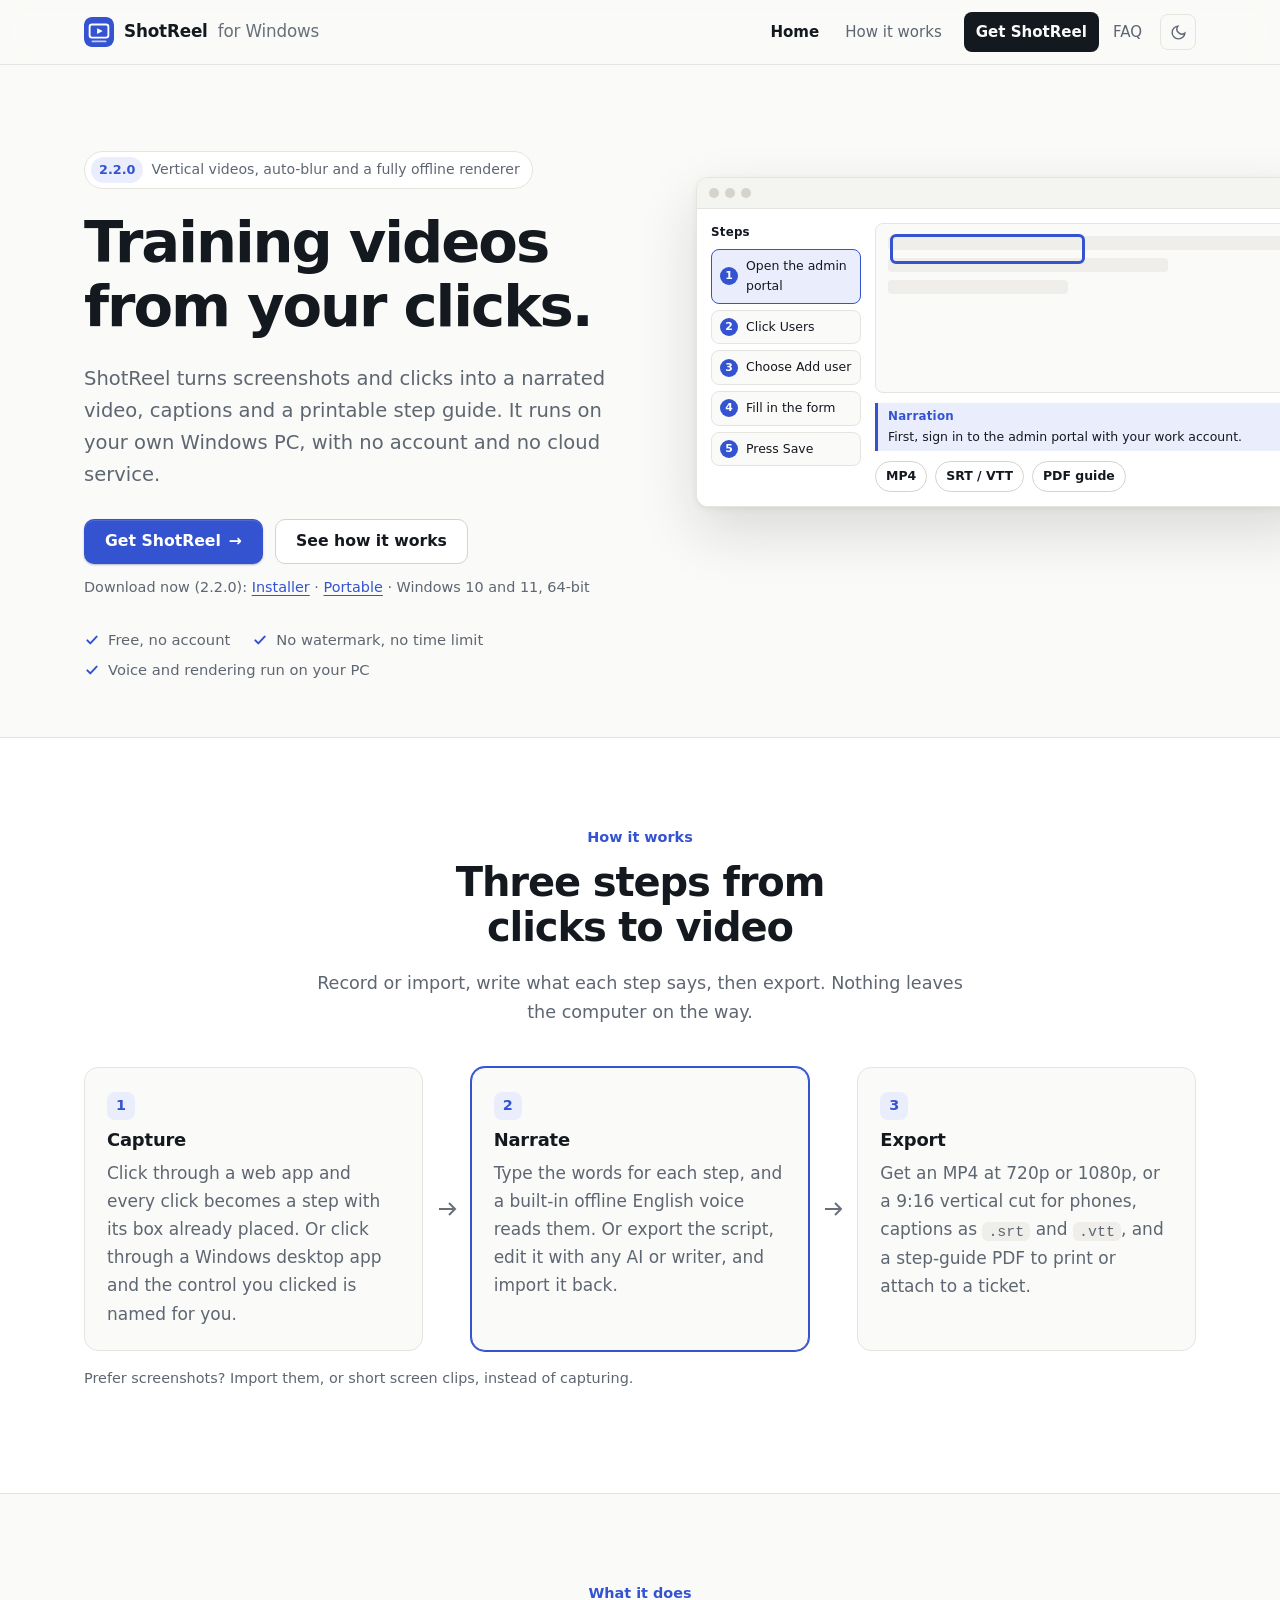
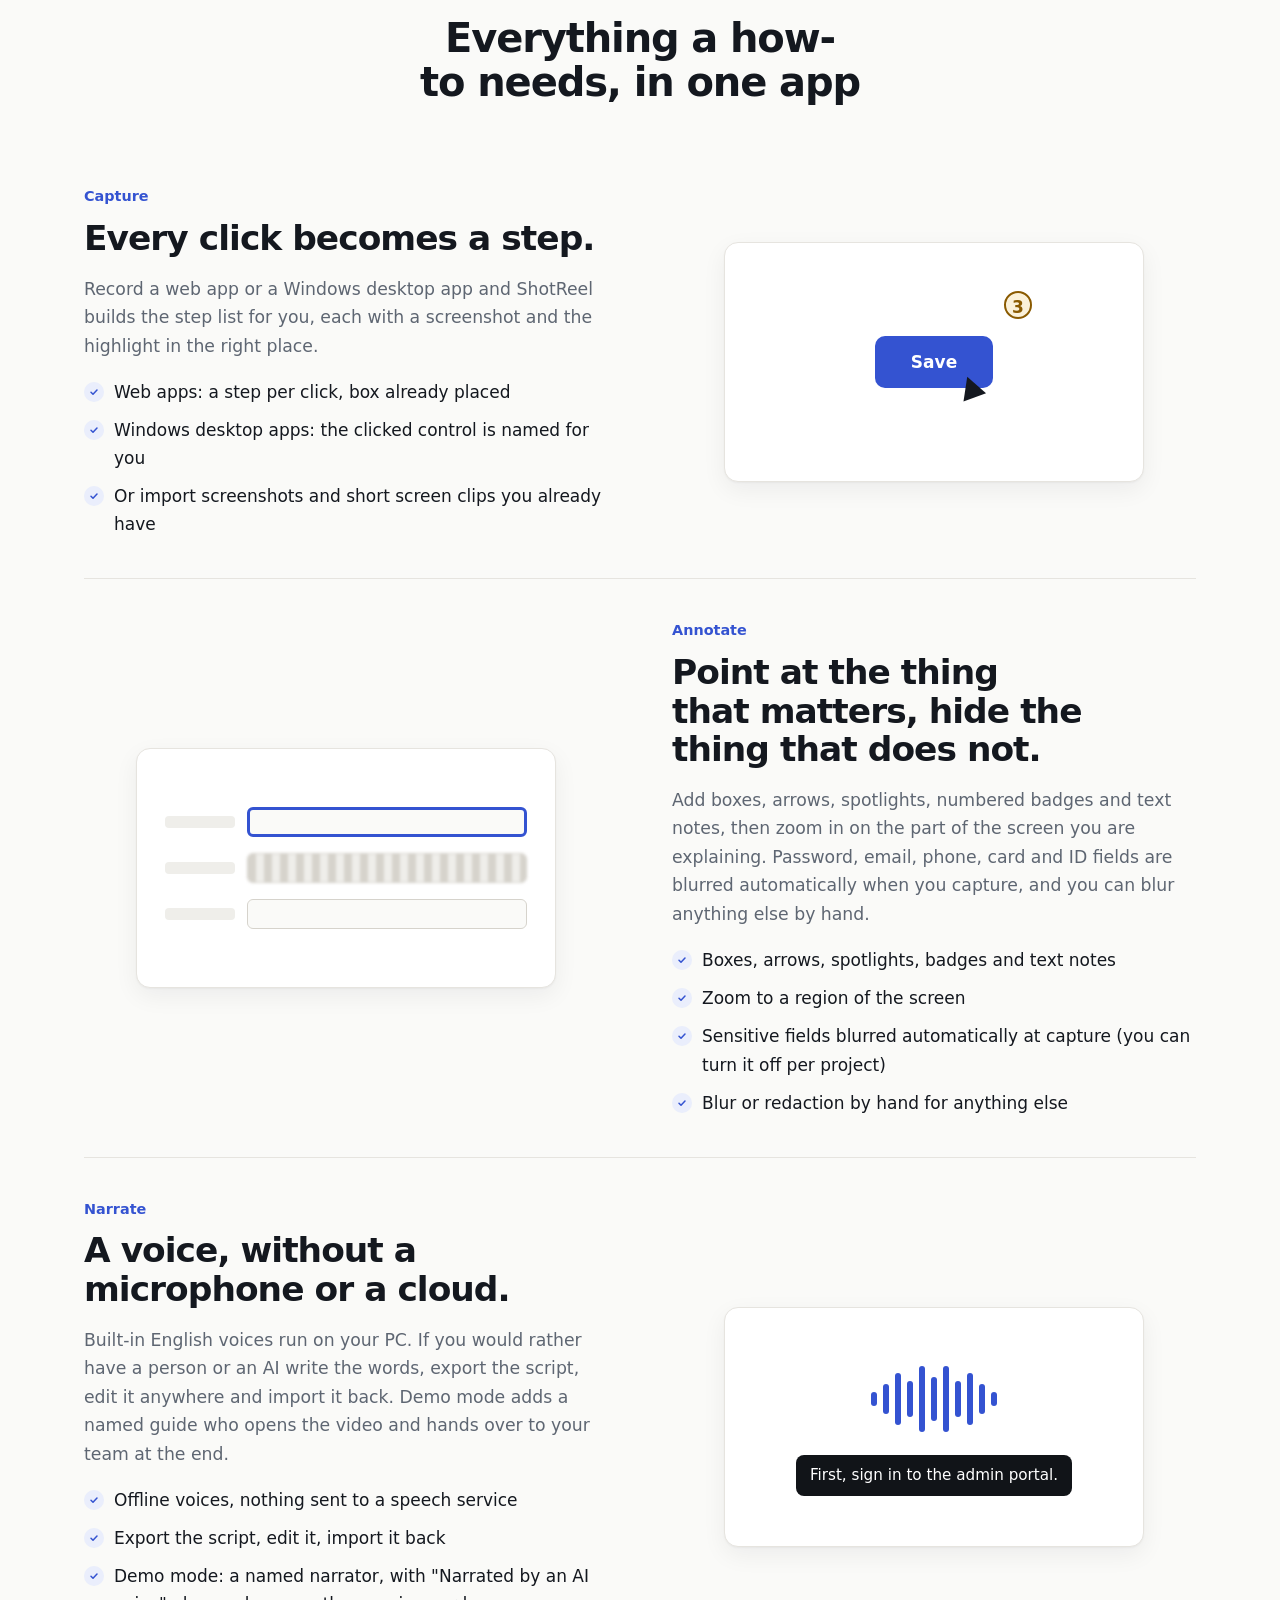
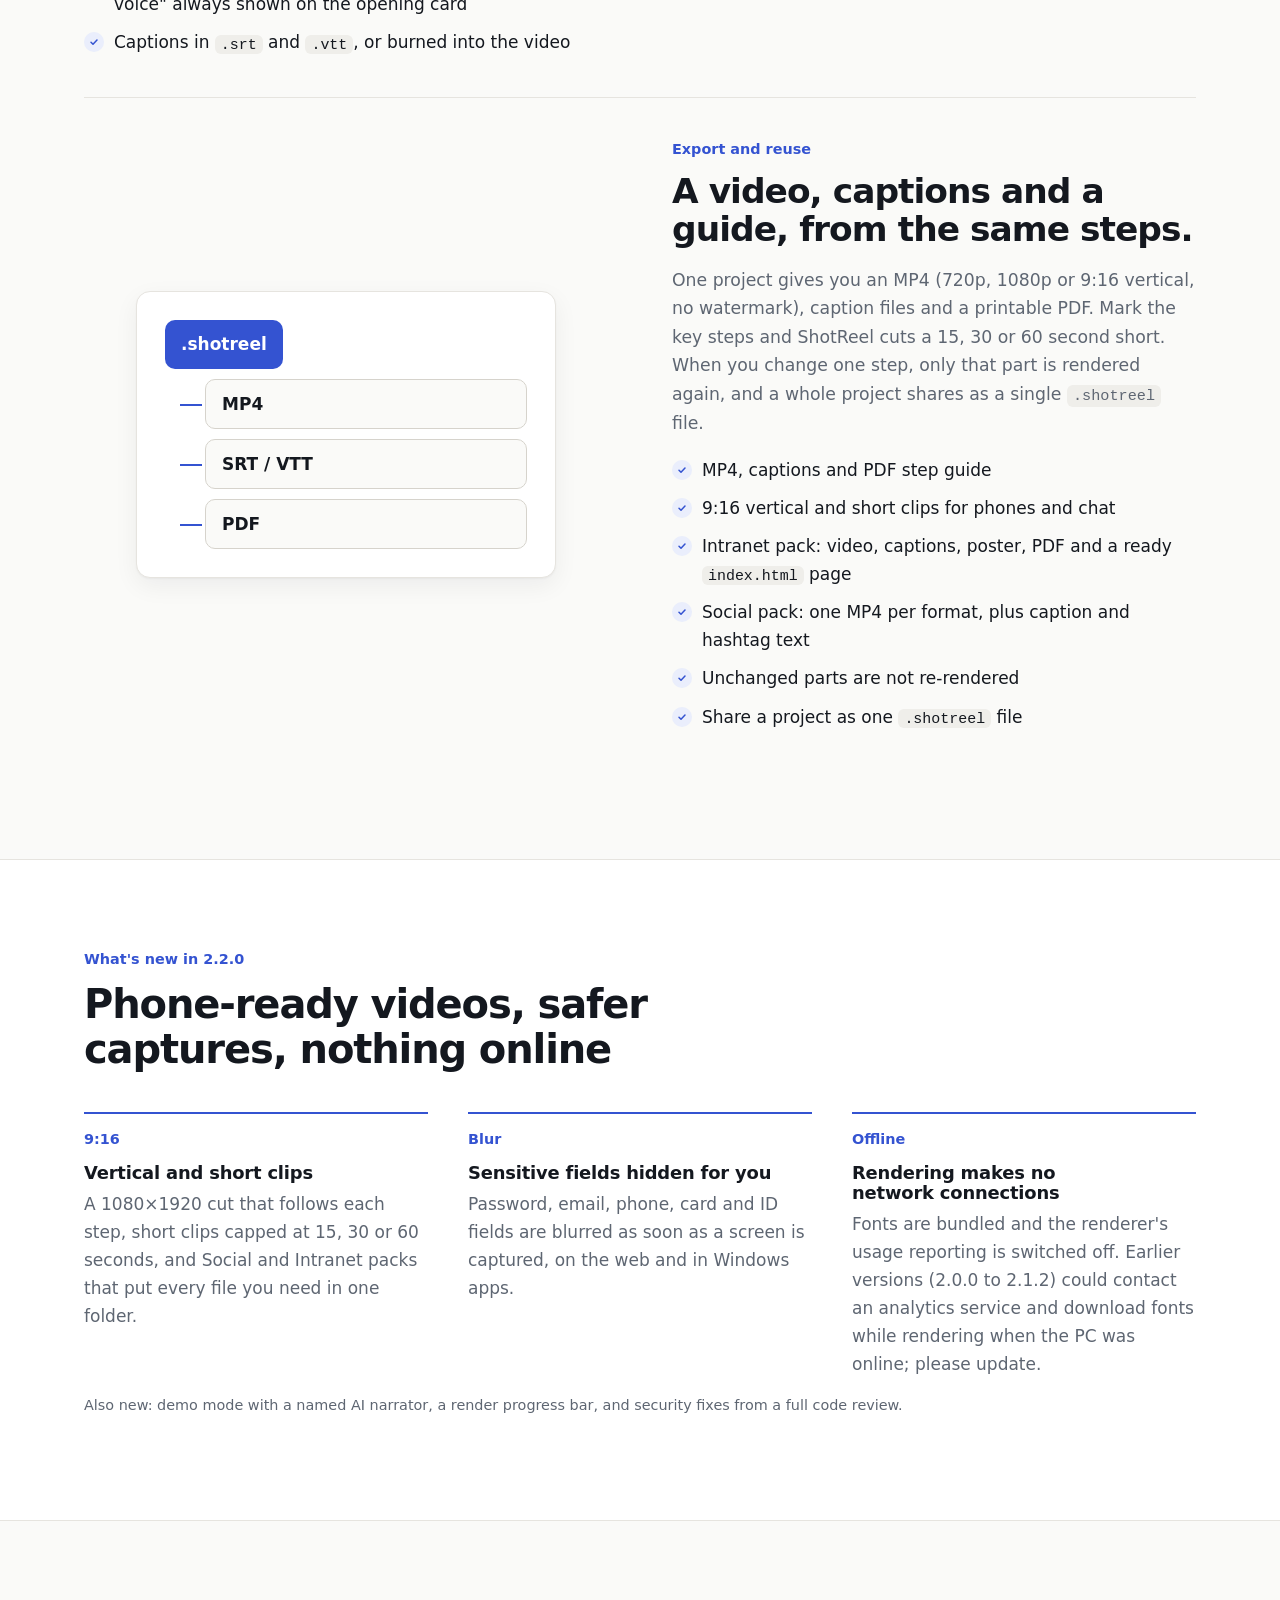
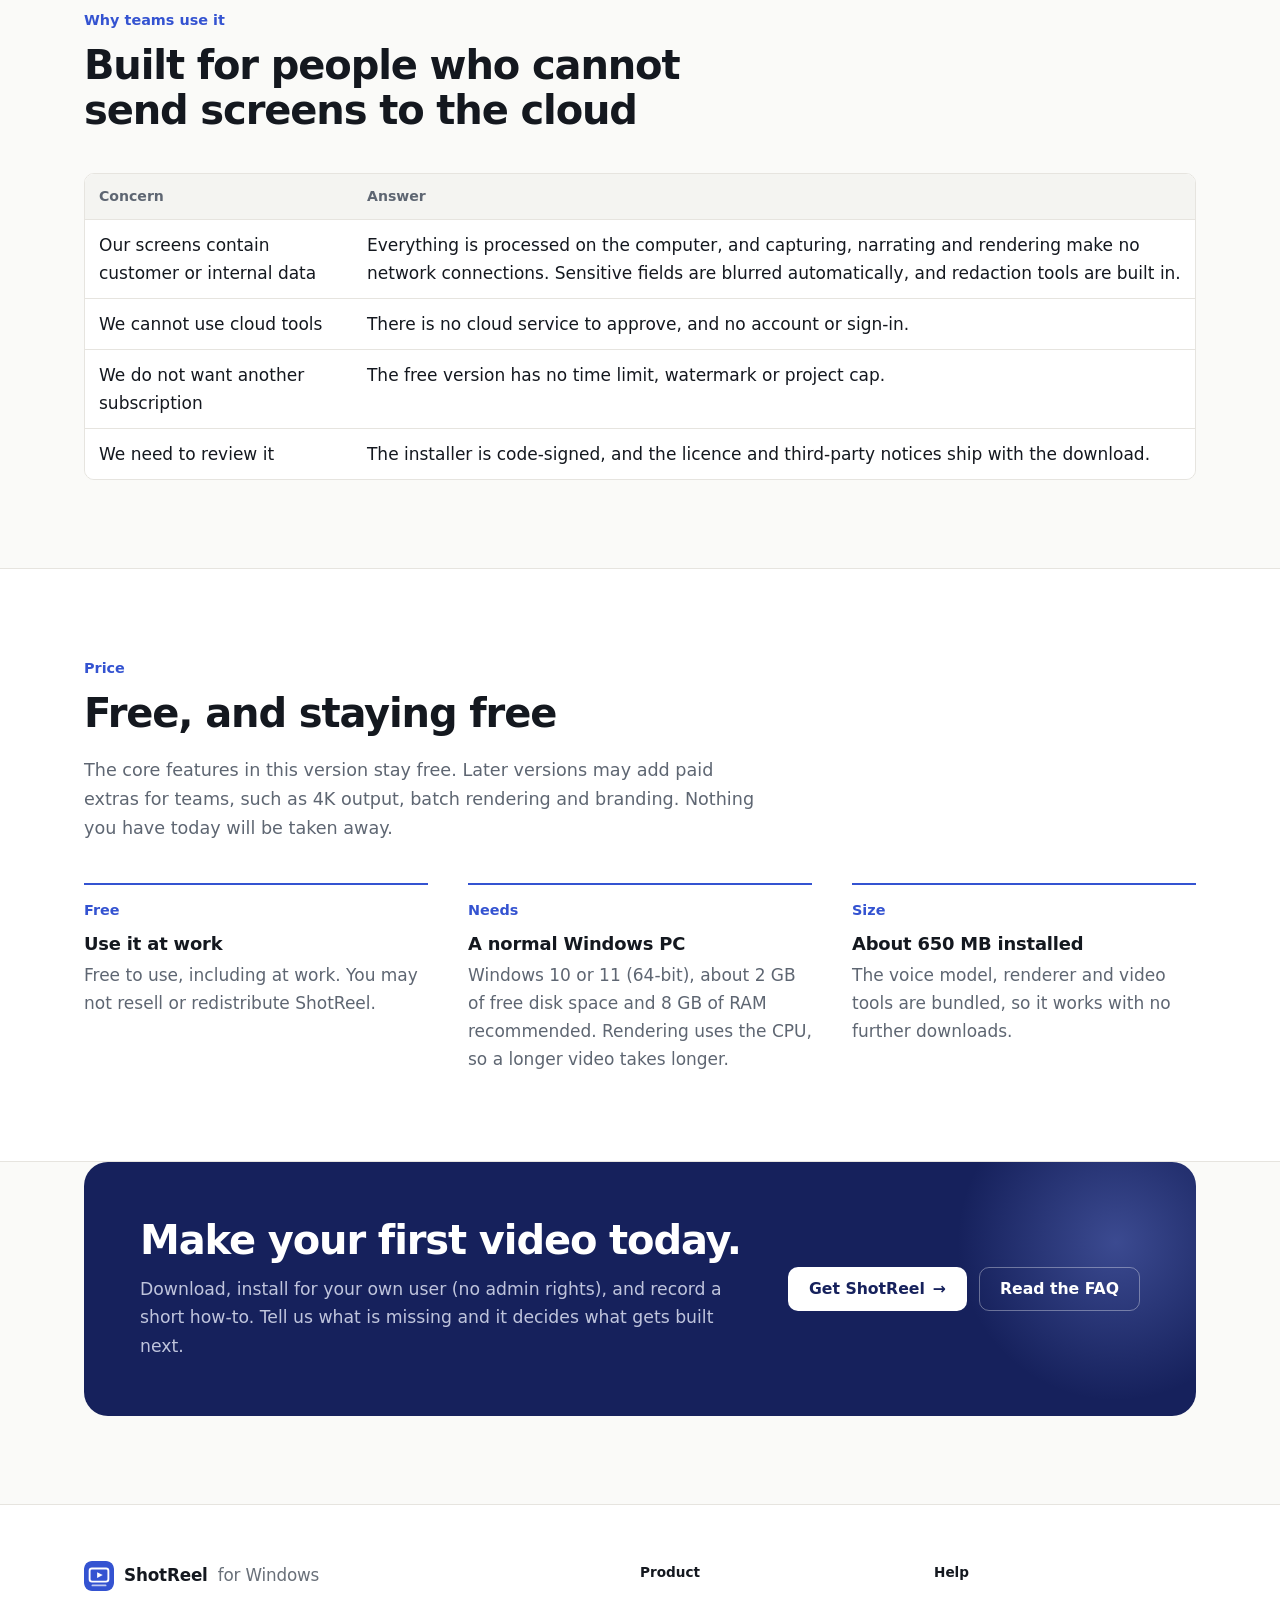
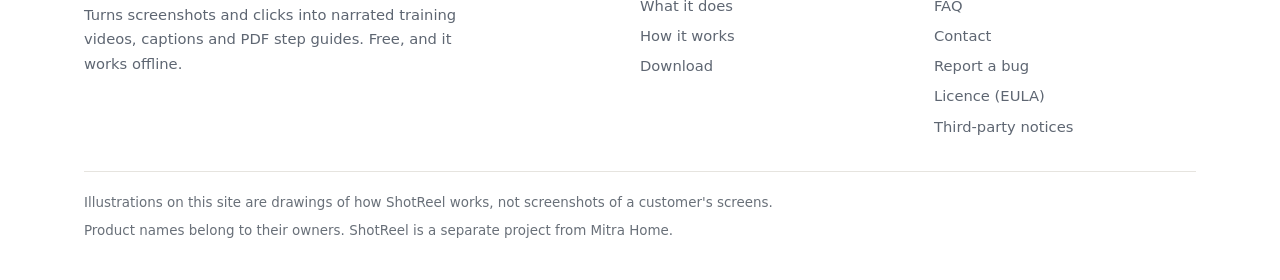
==== commit e17f8e1a: "Site for 2.2.0: vertical/short clips, packs, auto-blur, demo mode, offline rendering note Co-Authore" ====
--- a/index.html
+++ b/index.html
@@ -32,14 +32,14 @@
 <div class="hero">
   <div class="wrap">
     <div>
-      <a class="pre" href="install.html"><b>2.0.0</b> First public release, code-signed</a>
+      <a class="pre" href="index.html#new"><b>2.2.0</b> Vertical videos, auto-blur and a fully offline renderer</a>
       <h1>Training videos from your clicks.</h1>
       <p class="lead">ShotReel turns screenshots and clicks into a narrated video, captions and a printable step guide. It runs on your own Windows PC, with no account and no cloud service.</p>
       <div class="btns">
         <a class="btn btn-accent" href="install.html">Get ShotReel <span class="arr" aria-hidden="true">&rarr;</span></a>
         <a class="btn btn-outline" href="index.html#how">See how it works</a>
       </div>
-      <p class="small muted" style="margin-top:12px">Download now (2.0.0): <a href="https://github.com/rNetGit/ShotReel-app/releases/download/v2.0.0/ShotReel-Setup-2.0.0.exe" rel="noopener">Installer</a> &middot; <a href="https://github.com/rNetGit/ShotReel-app/releases/download/v2.0.0/ShotReel-Portable-2.0.0.exe" rel="noopener">Portable</a> &middot; Windows 10 and 11, 64-bit</p>
+      <p class="small muted" style="margin-top:12px">Download now (2.2.0): <a href="https://github.com/rNetGit/ShotReel-app/releases/download/v2.2.0/ShotReel-Setup-2.2.0.exe" rel="noopener">Installer</a> &middot; <a href="https://github.com/rNetGit/ShotReel-app/releases/download/v2.2.0/ShotReel-Portable-2.2.0.exe" rel="noopener">Portable</a> &middot; Windows 10 and 11, 64-bit</p>
       <ul class="facts">
         <li>Free, no account</li>
         <li>No watermark, no time limit</li>
@@ -77,7 +77,7 @@
       <div class="arrow"><svg viewBox="0 0 24 24" fill="none" stroke="currentColor" stroke-width="2"><path d="M4 12h16M14 6l6 6-6 6"/></svg></div>
       <div class="step pc"><span class="num">2</span><h3>Narrate</h3><p class="muted" style="margin:0">Type the words for each step, and a built-in offline English voice reads them. Or export the script, edit it with any AI or writer, and import it back.</p></div>
       <div class="arrow"><svg viewBox="0 0 24 24" fill="none" stroke="currentColor" stroke-width="2"><path d="M4 12h16M14 6l6 6-6 6"/></svg></div>
-      <div class="step"><span class="num">3</span><h3>Export</h3><p class="muted" style="margin:0">Get an MP4 at 720p or 1080p, captions as <code>.srt</code> and <code>.vtt</code>, and a step-guide PDF to print or attach to a ticket.</p></div>
+      <div class="step"><span class="num">3</span><h3>Export</h3><p class="muted" style="margin:0">Get an MP4 at 720p or 1080p, or a 9:16 vertical cut for phones, captions as <code>.srt</code> and <code>.vtt</code>, and a step-guide PDF to print or attach to a ticket.</p></div>
     </div>
     <p class="small muted" style="margin-top:16px">Prefer screenshots? Import them, or short screen clips, instead of capturing.</p>
   </div>
@@ -108,11 +108,12 @@
       <div>
         <div class="eyebrow">Annotate</div>
         <h2>Point at the thing that matters, hide the thing that does not.</h2>
-        <p>Add boxes, arrows, spotlights, numbered badges and text notes, then zoom in on the part of the screen you are explaining. Blur or redact anything sensitive before it is rendered.</p>
+        <p>Add boxes, arrows, spotlights, numbered badges and text notes, then zoom in on the part of the screen you are explaining. Password, email, phone, card and ID fields are blurred automatically when you capture, and you can blur anything else by hand.</p>
         <ul class="ticks">
           <li>Boxes, arrows, spotlights, badges and text notes</li>
           <li>Zoom to a region of the screen</li>
-          <li>Blur or redaction for customer or internal data</li>
+          <li>Sensitive fields blurred automatically at capture (you can turn it off per project)</li>
+          <li>Blur or redaction by hand for anything else</li>
         </ul>
       </div>
       <div class="shot"><div class="illus" role="img" aria-label="Illustration: a form with one field highlighted by a box and another field blurred out."><div class="illus-row"><i></i><s class="hl"></s></div><div class="illus-row"><i></i><s class="blur"></s></div><div class="illus-row"><i></i><s></s></div></div></div>
@@ -122,11 +123,12 @@
       <div>
         <div class="eyebrow">Narrate</div>
         <h2>A voice, without a microphone or a cloud.</h2>
-        <p>Built-in English voices run on your PC. If you would rather have a person or an AI write the words, export the script, edit it anywhere and import it back.</p>
+        <p>Built-in English voices run on your PC. If you would rather have a person or an AI write the words, export the script, edit it anywhere and import it back. Demo mode adds a named guide who opens the video and hands over to your team at the end.</p>
         <ul class="ticks">
           <li>Offline voices, nothing sent to a speech service</li>
           <li>Export the script, edit it, import it back</li>
-          <li>Captions in <code>.srt</code> and <code>.vtt</code></li>
+          <li>Demo mode: a named narrator, with "Narrated by an AI voice" always shown on the opening card</li>
+          <li>Captions in <code>.srt</code> and <code>.vtt</code>, or burned into the video</li>
         </ul>
       </div>
       <div class="shot"><div class="illus" role="img" aria-label="Illustration: a sound wave beside a line of caption text."><div class="illus-wave"><i></i><i></i><i></i><i></i><i></i><i></i><i></i><i></i><i></i><i></i><i></i></div><div class="illus-cap">First, sign in to the admin portal.</div></div></div>
@@ -136,9 +138,12 @@
       <div>
         <div class="eyebrow">Export and reuse</div>
         <h2>A video, captions and a guide, from the same steps.</h2>
-        <p>One project gives you an MP4 (720p or 1080p, no watermark), caption files and a printable PDF. When you change one step, only that part is rendered again, and a whole project shares as a single <code>.shotreel</code> file.</p>
+        <p>One project gives you an MP4 (720p, 1080p or 9:16 vertical, no watermark), caption files and a printable PDF. Mark the key steps and ShotReel cuts a 15, 30 or 60 second short. When you change one step, only that part is rendered again, and a whole project shares as a single <code>.shotreel</code> file.</p>
         <ul class="ticks">
           <li>MP4, captions and PDF step guide</li>
+          <li>9:16 vertical and short clips for phones and chat</li>
+          <li>Intranet pack: video, captions, poster, PDF and a ready <code>index.html</code> page</li>
+          <li>Social pack: one MP4 per format, plus caption and hashtag text</li>
           <li>Unchanged parts are not re-rendered</li>
           <li>Share a project as one <code>.shotreel</code> file</li>
         </ul>
@@ -148,7 +153,22 @@
   </div>
 </section>
 
-<section class="alt" id="teams">
+<section class="alt" id="new">
+  <div class="wrap">
+    <div class="section-head">
+      <div class="eyebrow">What's new in 2.2.0</div>
+      <h2>Phone-ready videos, safer captures, nothing online</h2>
+    </div>
+    <div class="cols">
+      <div><span class="num">9:16</span><h3>Vertical and short clips</h3><p>A 1080&times;1920 cut that follows each step, short clips capped at 15, 30 or 60 seconds, and Social and Intranet packs that put every file you need in one folder.</p></div>
+      <div><span class="num">Blur</span><h3>Sensitive fields hidden for you</h3><p>Password, email, phone, card and ID fields are blurred as soon as a screen is captured, on the web and in Windows apps.</p></div>
+      <div><span class="num">Offline</span><h3>Rendering makes no network connections</h3><p>Fonts are bundled and the renderer's usage reporting is switched off. Earlier versions (2.0.0 to 2.1.2) could contact an analytics service and download fonts while rendering when the PC was online; please update.</p></div>
+    </div>
+    <p class="small muted" style="margin-top:16px">Also new: demo mode with a named AI narrator, a render progress bar, and security fixes from a full code review.</p>
+  </div>
+</section>
+
+<section id="teams">
   <div class="wrap">
     <div class="section-head">
       <div class="eyebrow">Why teams use it</div>
@@ -157,7 +177,7 @@
     <div class="table-wrap"><table>
       <thead><tr><th>Concern</th><th>Answer</th></tr></thead>
       <tbody>
-        <tr><td>Our screens contain customer or internal data</td><td>Everything is processed on the computer. Redaction tools are built in.</td></tr>
+        <tr><td>Our screens contain customer or internal data</td><td>Everything is processed on the computer, and capturing, narrating and rendering make no network connections. Sensitive fields are blurred automatically, and redaction tools are built in.</td></tr>
         <tr><td>We cannot use cloud tools</td><td>There is no cloud service to approve, and no account or sign-in.</td></tr>
         <tr><td>We do not want another subscription</td><td>The free version has no time limit, watermark or project cap.</td></tr>
         <tr><td>We need to review it</td><td>The installer is code-signed, and the licence and third-party notices ship with the download.</td></tr>
@@ -166,7 +186,7 @@
   </div>
 </section>
 
-<section id="free">
+<section id="free" class="alt">
   <div class="wrap">
     <div class="section-head">
       <div class="eyebrow">Price</div>
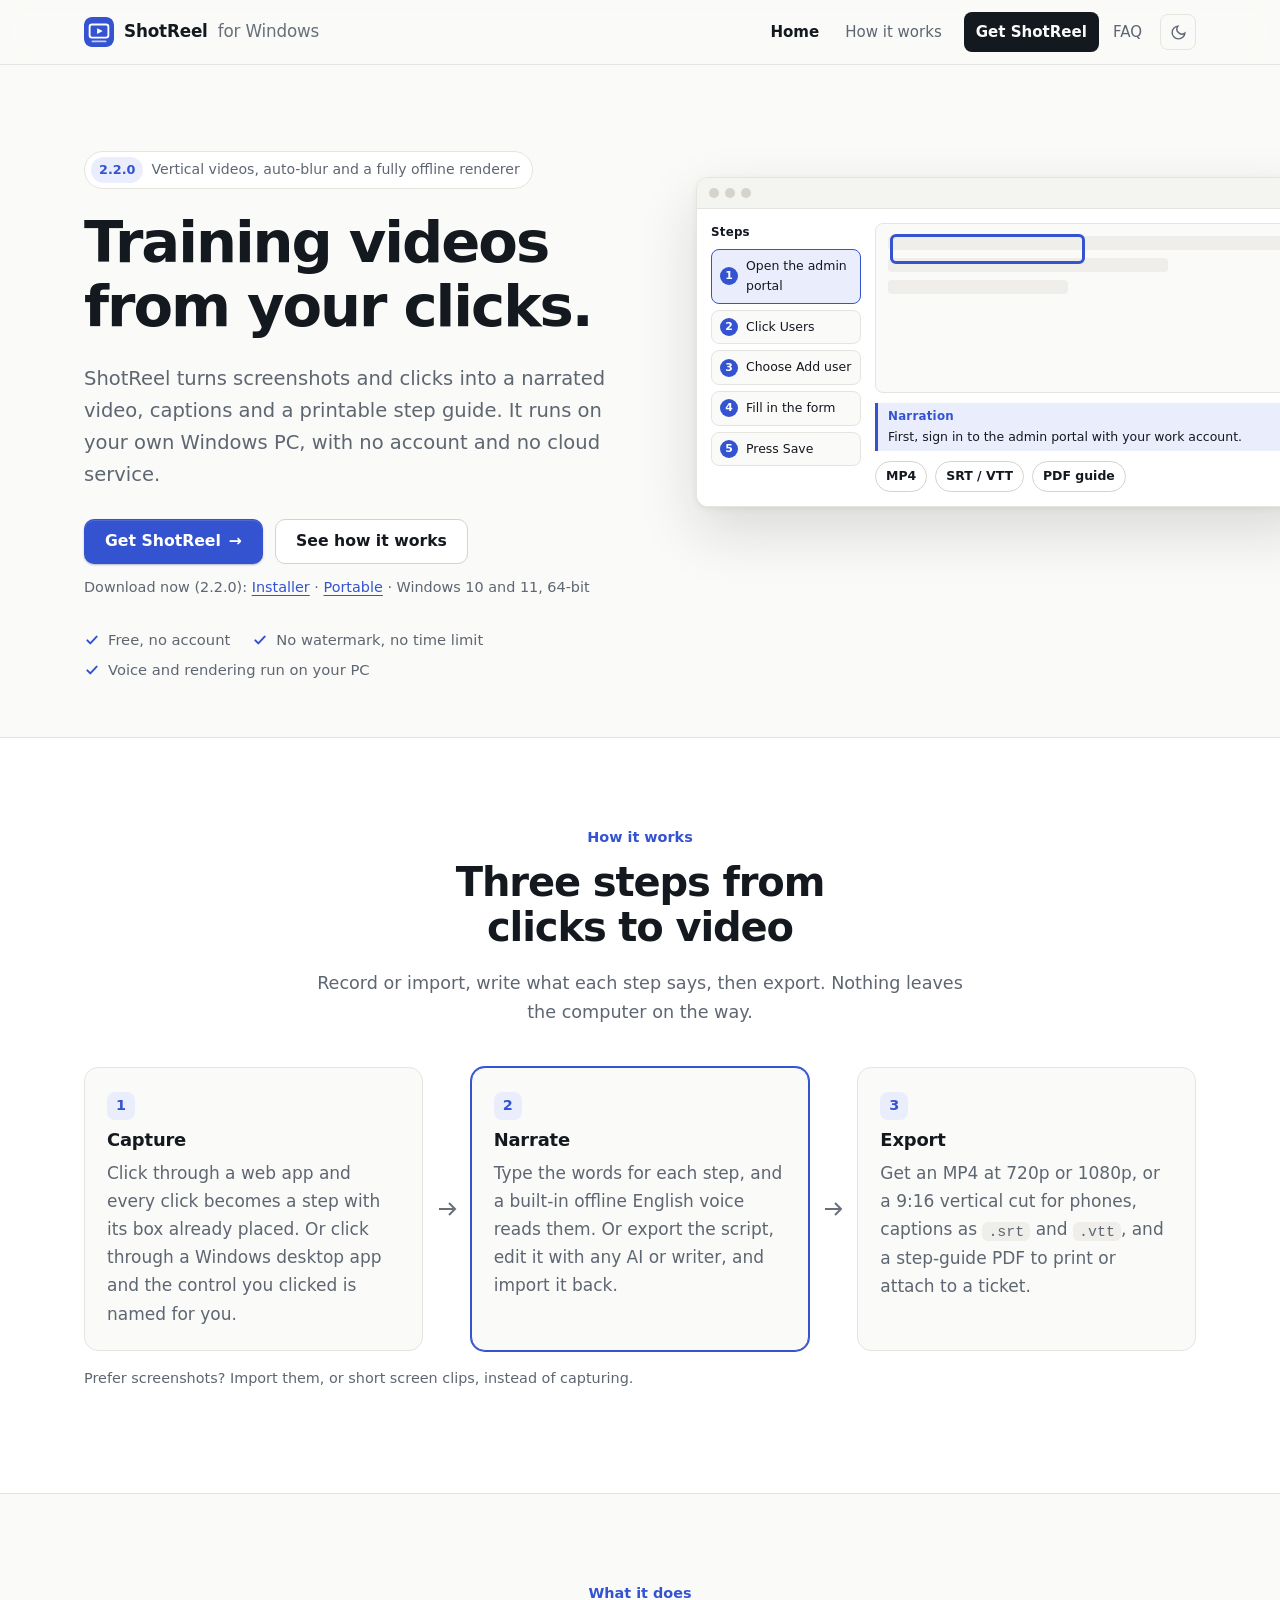
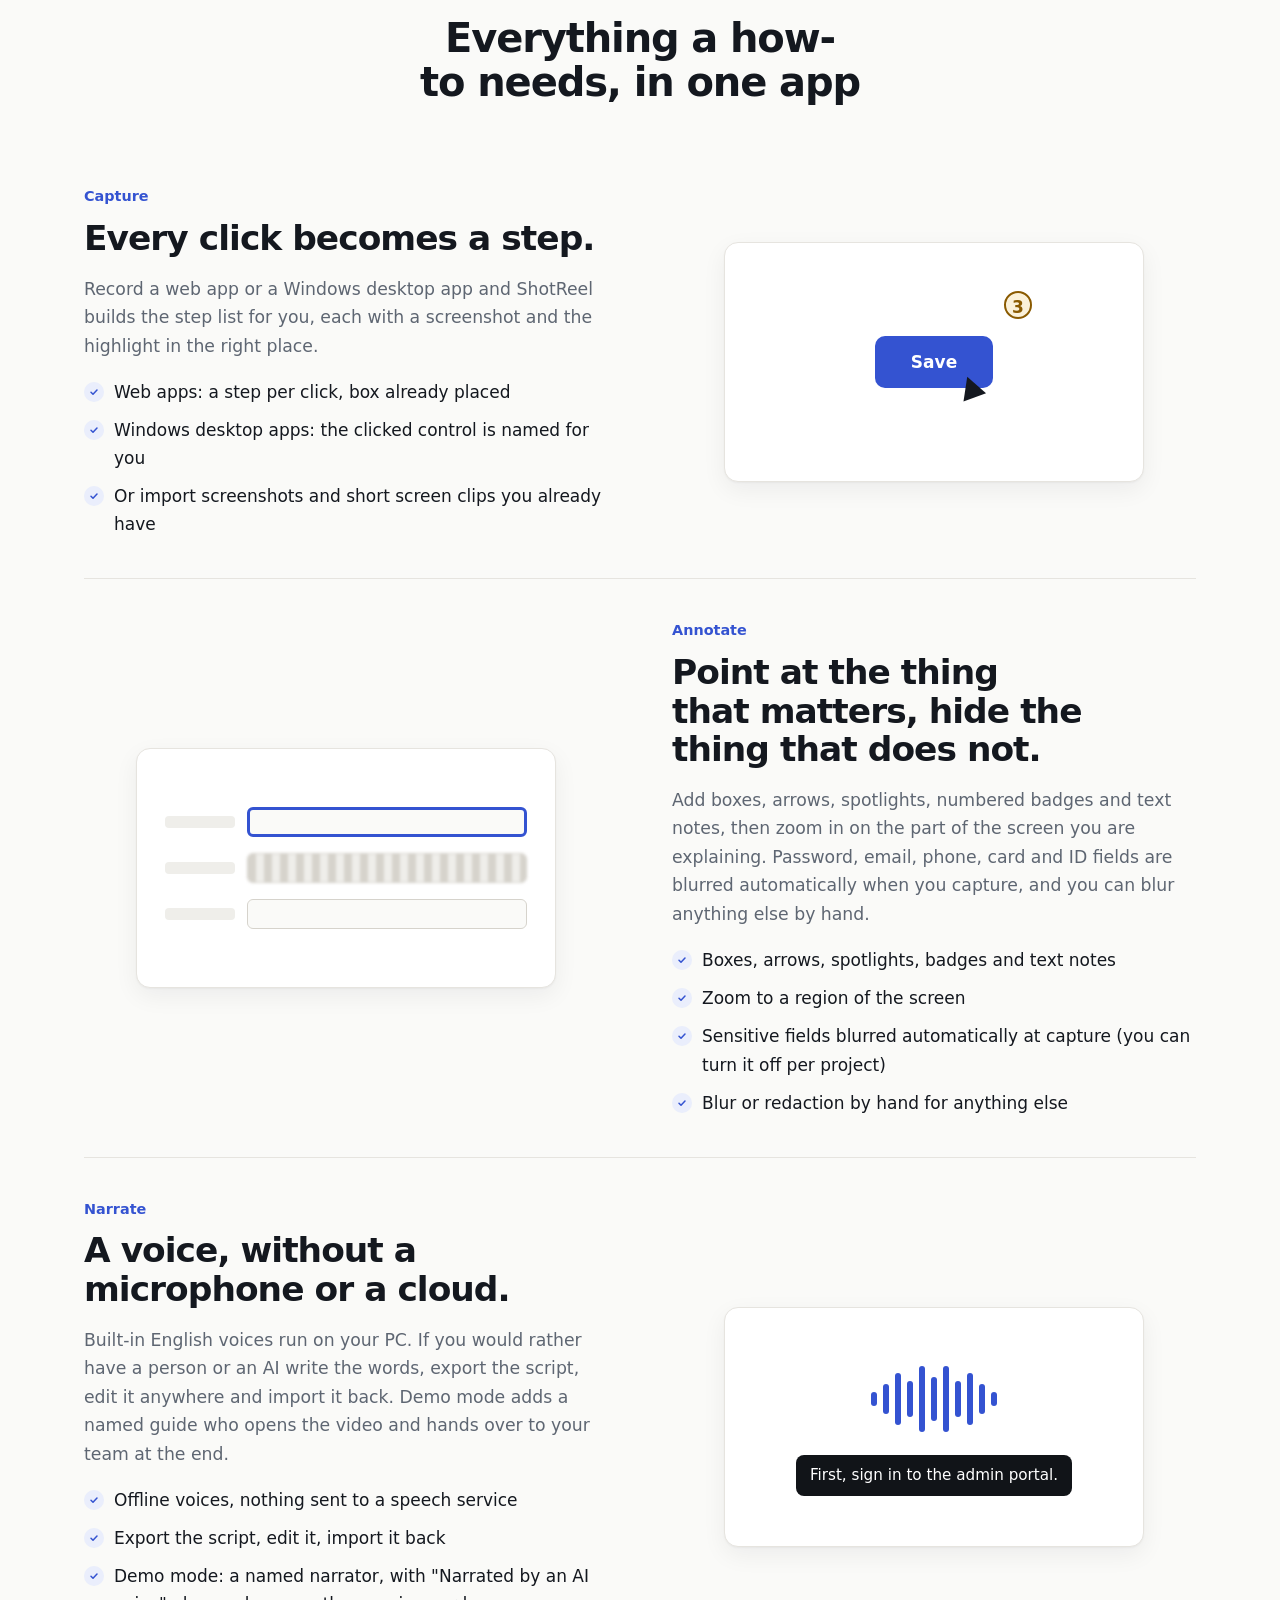
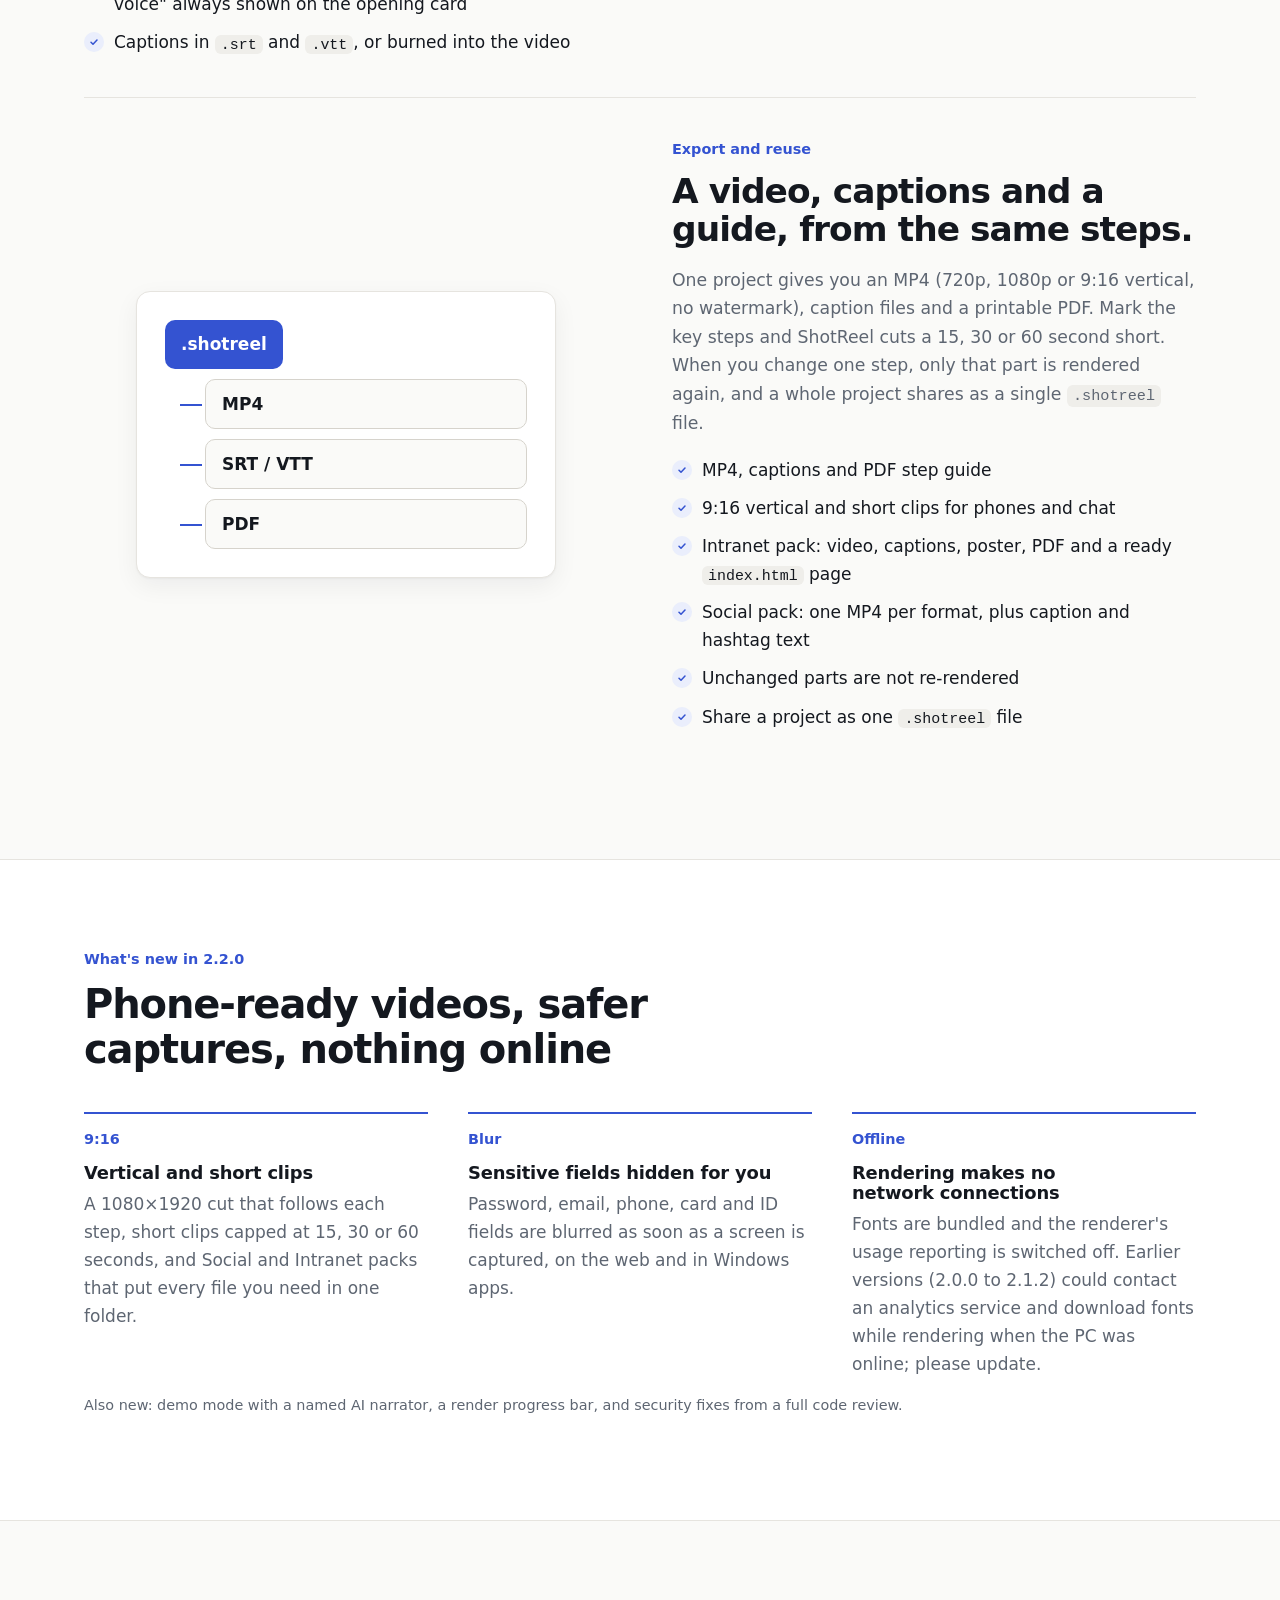
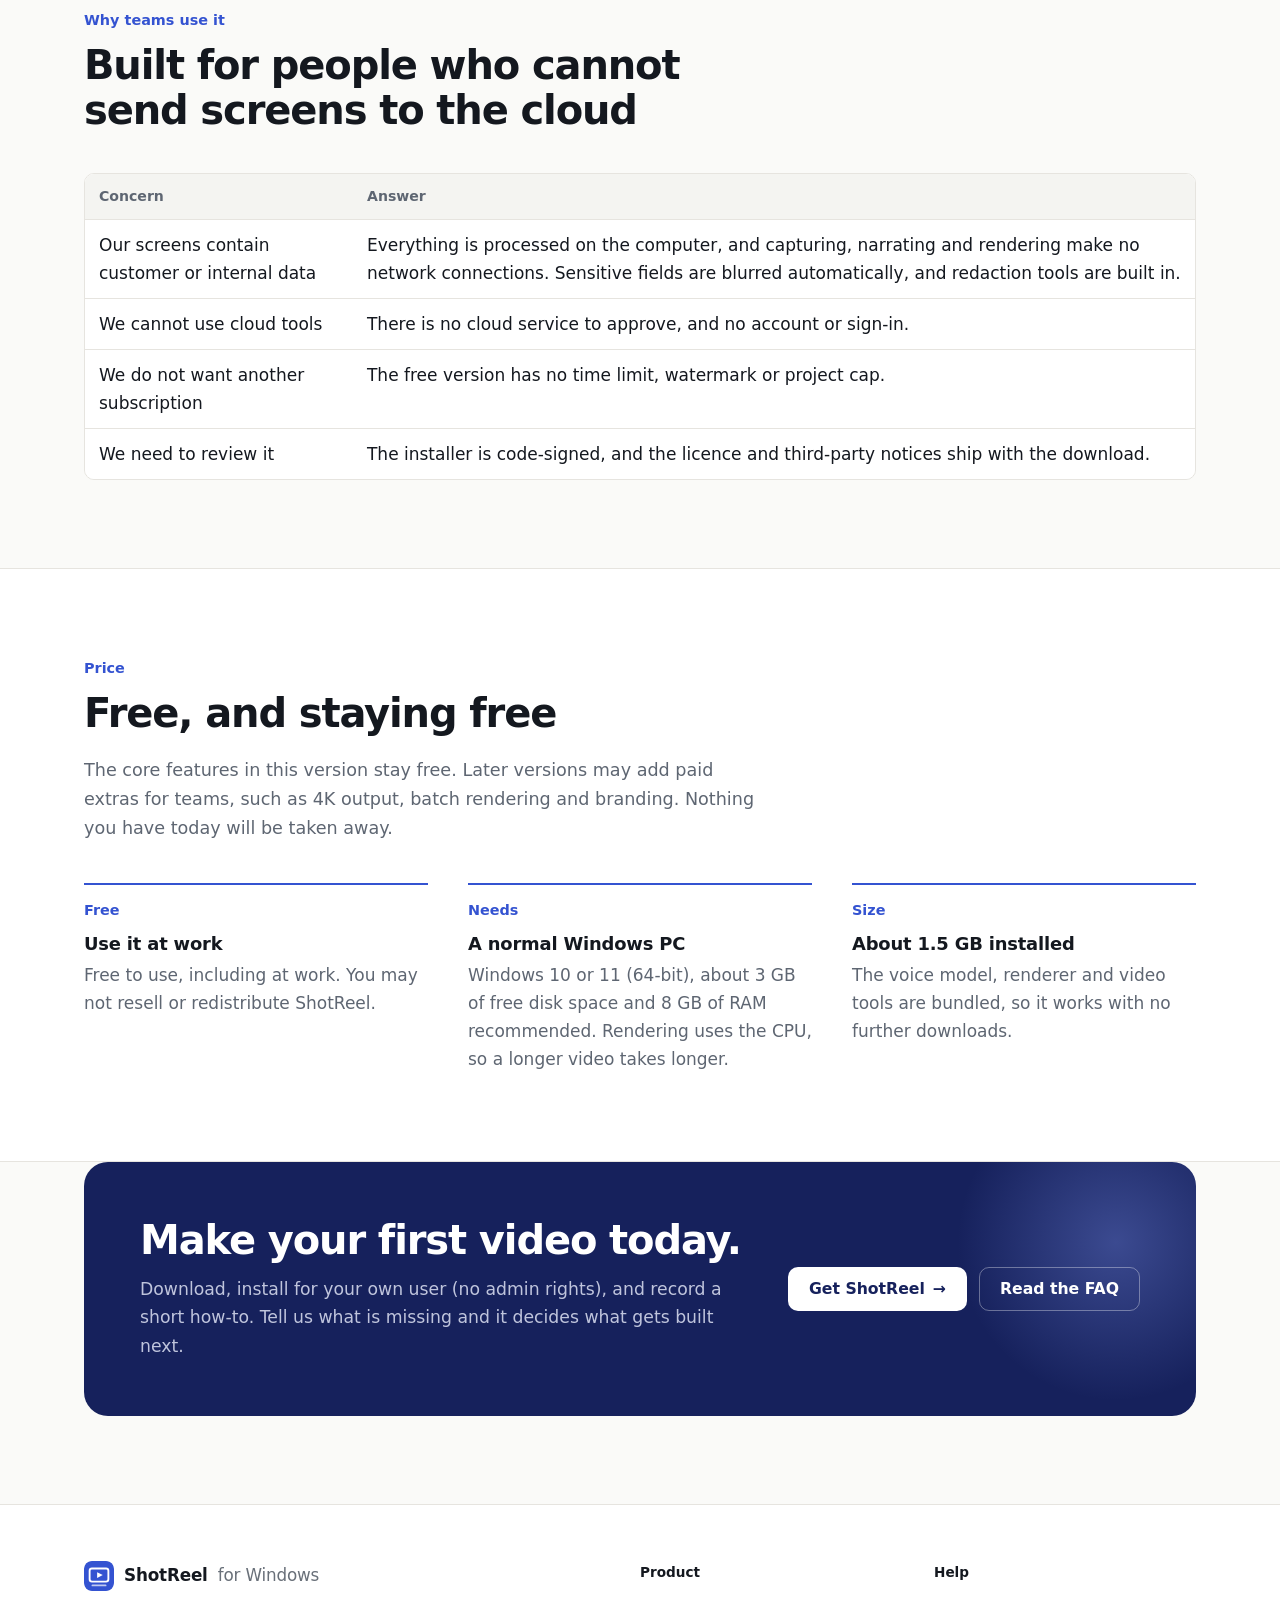
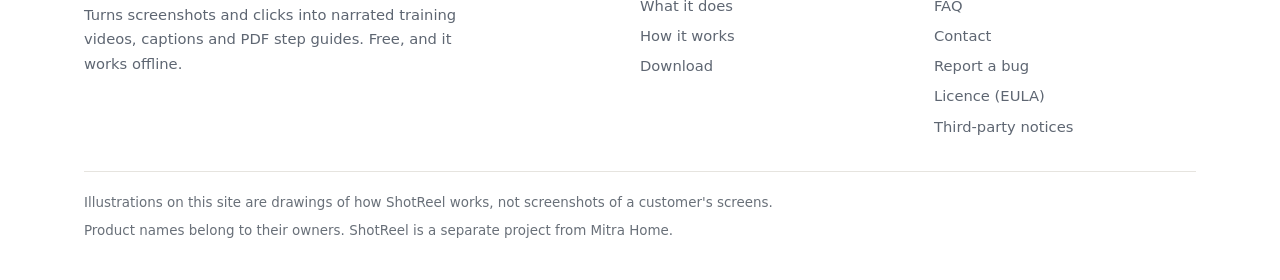
==== commit bf1bdcab: "Site: real installed size (1.5 GB) and 3 GB disk need Co-Authored-By: Claude Opus 5.5 <noreply@anthr" ====
--- a/index.html
+++ b/index.html
@@ -195,8 +195,8 @@
     </div>
     <div class="cols">
       <div><span class="num">Free</span><h3>Use it at work</h3><p>Free to use, including at work. You may not resell or redistribute ShotReel.</p></div>
-      <div><span class="num">Needs</span><h3>A normal Windows PC</h3><p>Windows 10 or 11 (64-bit), about 2 GB of free disk space and 8 GB of RAM recommended. Rendering uses the CPU, so a longer video takes longer.</p></div>
-      <div><span class="num">Size</span><h3>About 650 MB installed</h3><p>The voice model, renderer and video tools are bundled, so it works with no further downloads.</p></div>
+      <div><span class="num">Needs</span><h3>A normal Windows PC</h3><p>Windows 10 or 11 (64-bit), about 3 GB of free disk space and 8 GB of RAM recommended. Rendering uses the CPU, so a longer video takes longer.</p></div>
+      <div><span class="num">Size</span><h3>About 1.5 GB installed</h3><p>The voice model, renderer and video tools are bundled, so it works with no further downloads.</p></div>
     </div>
   </div>
 </section>
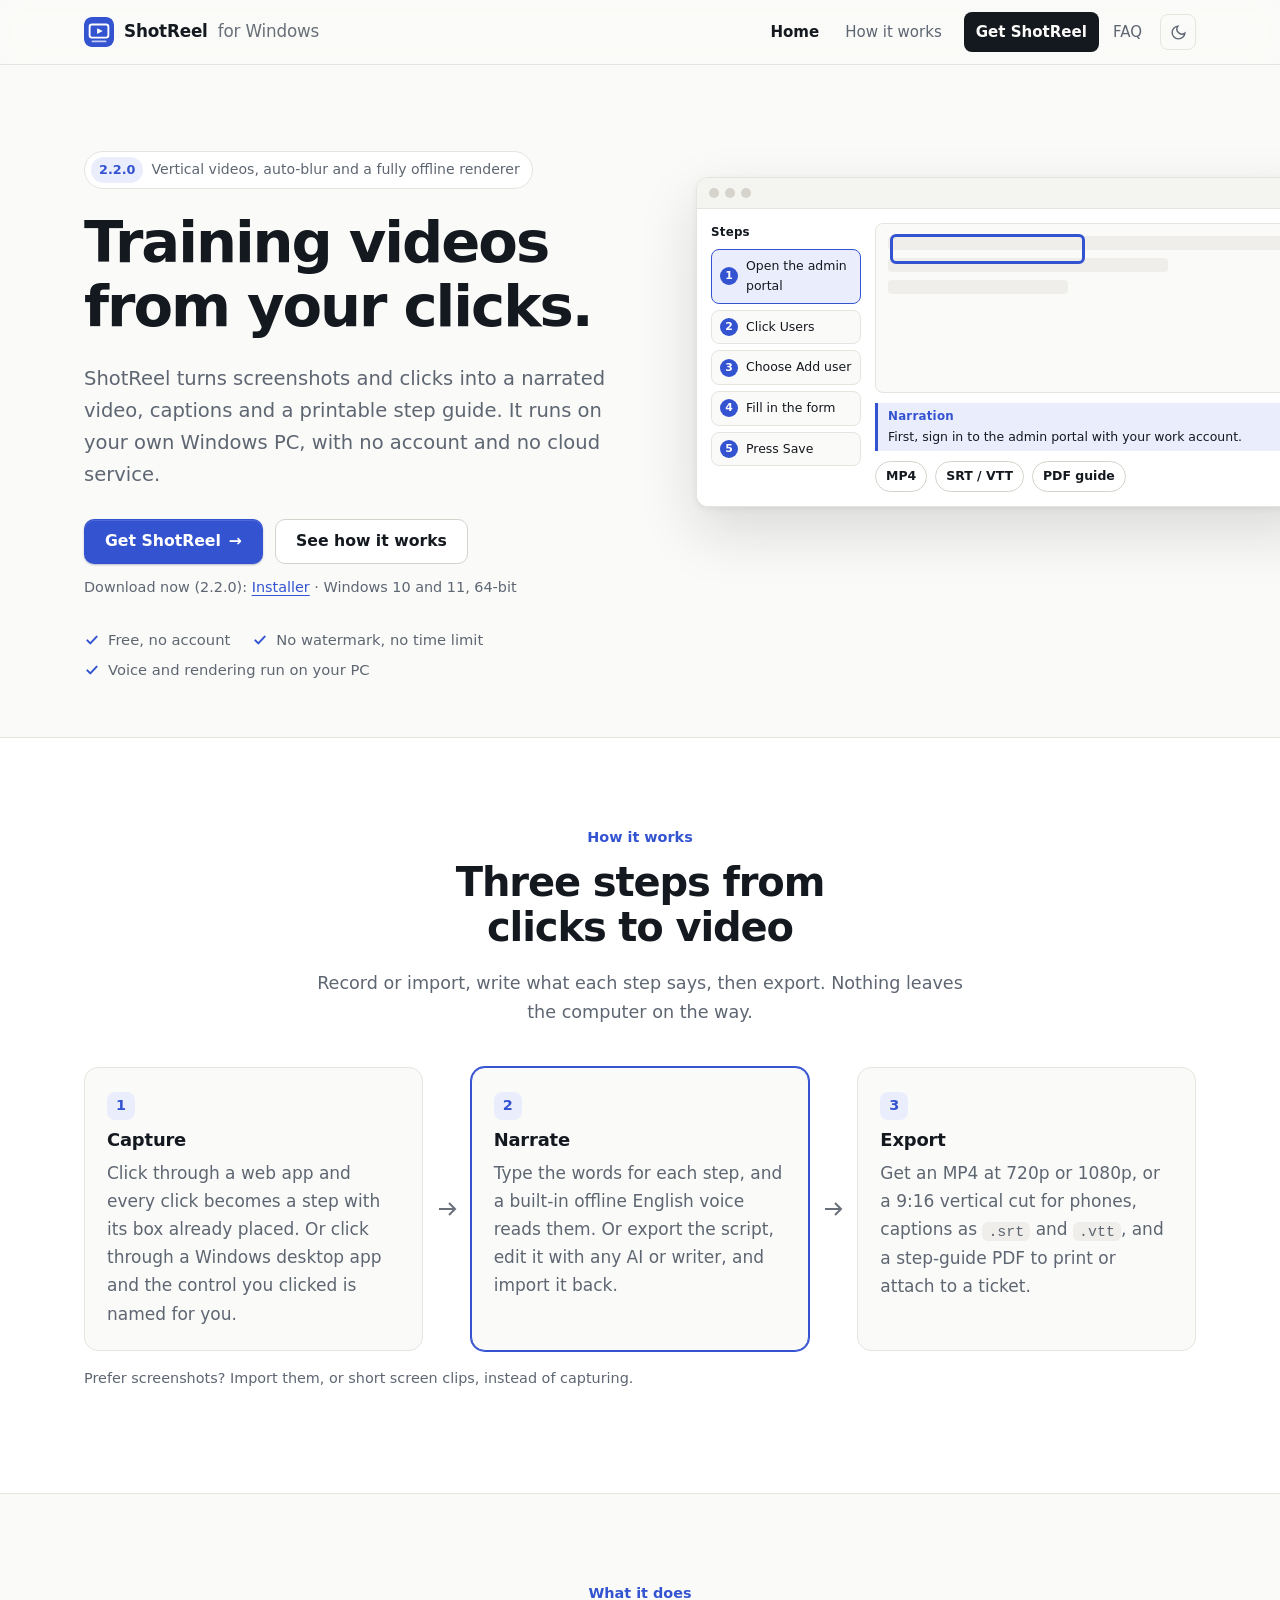
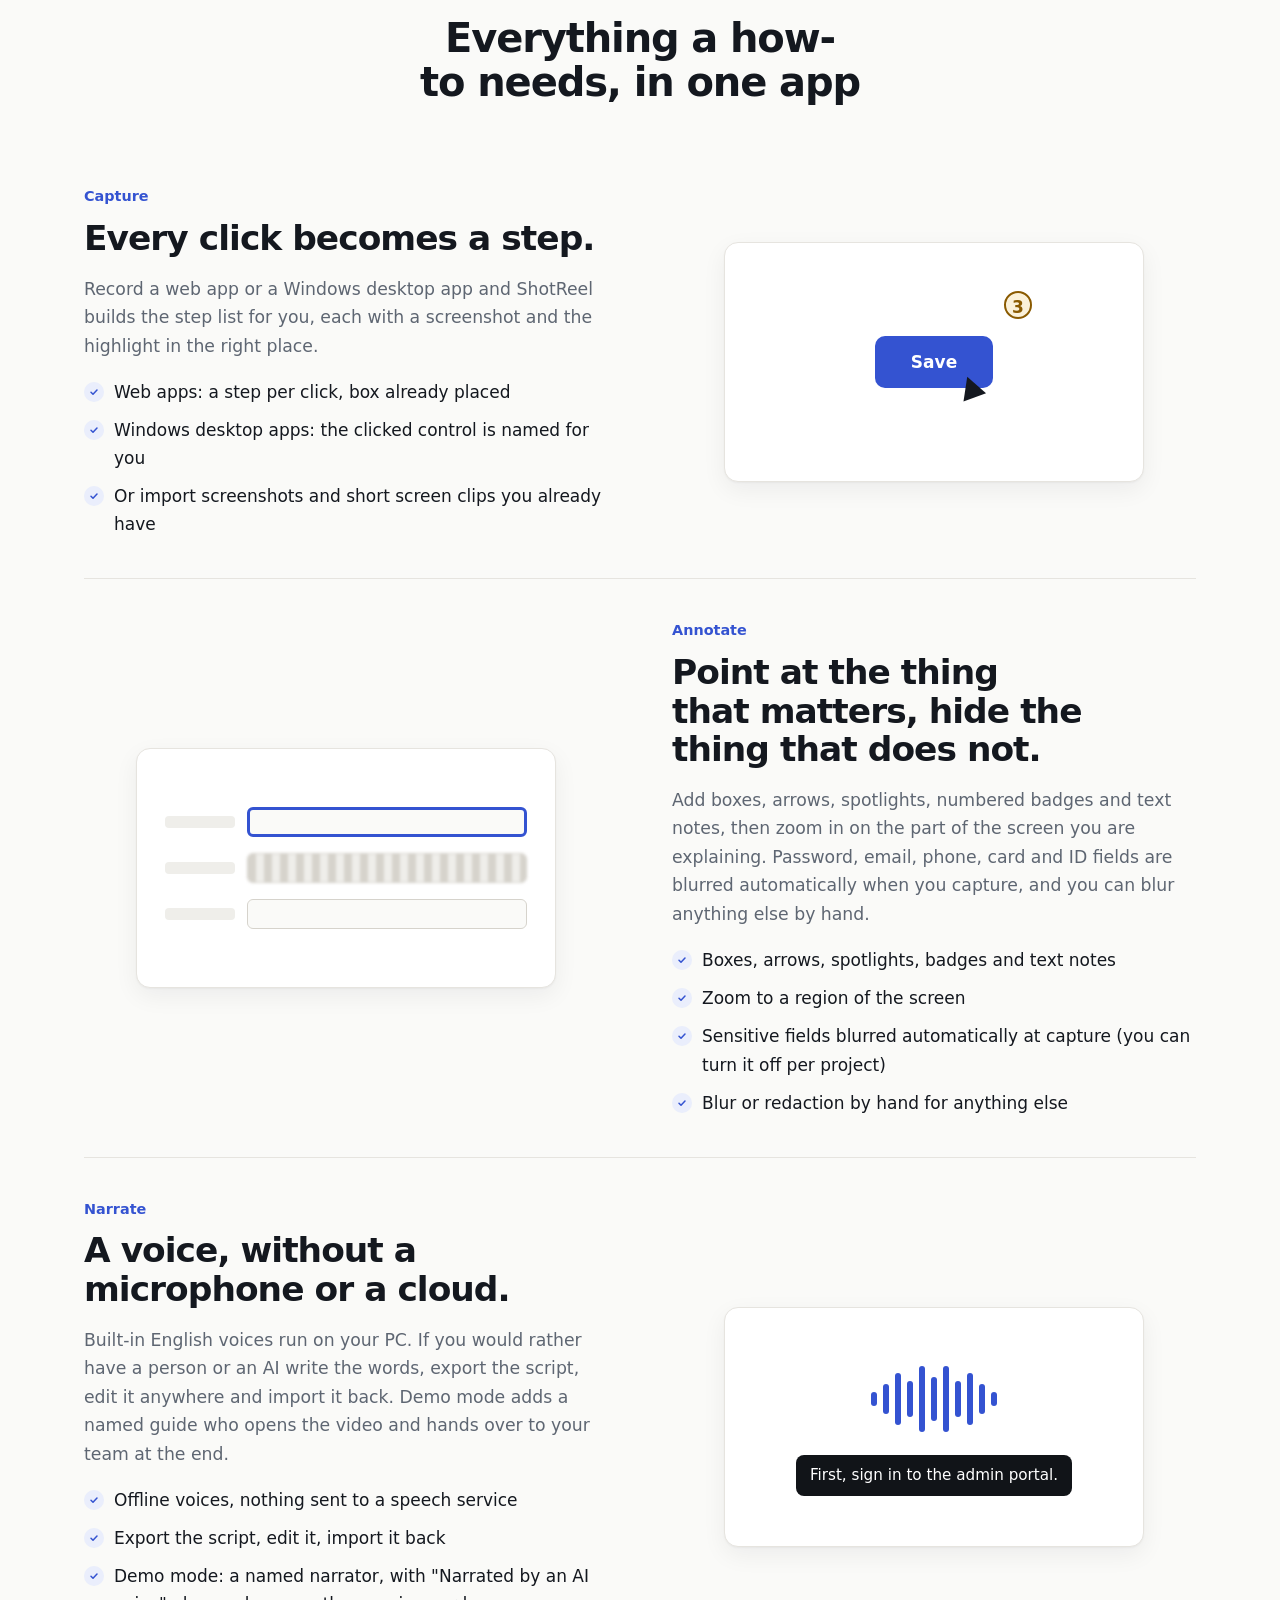
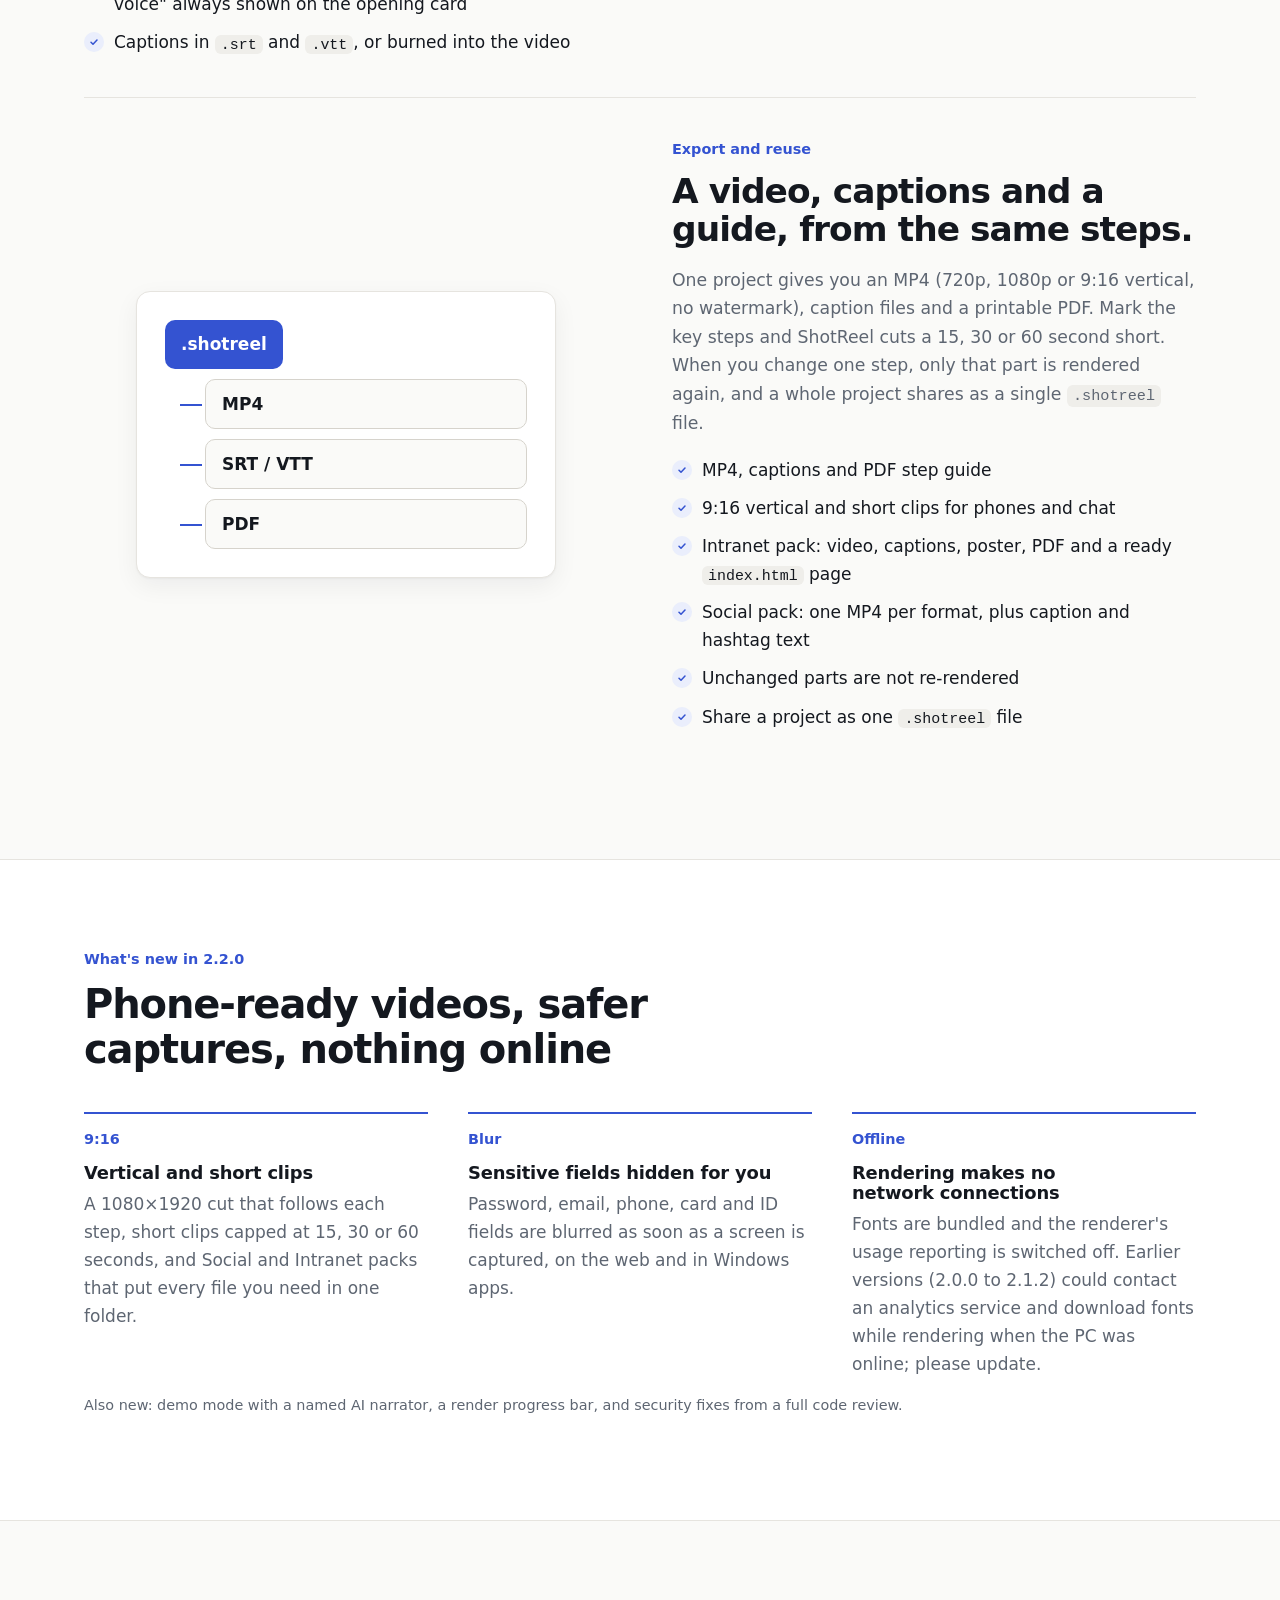
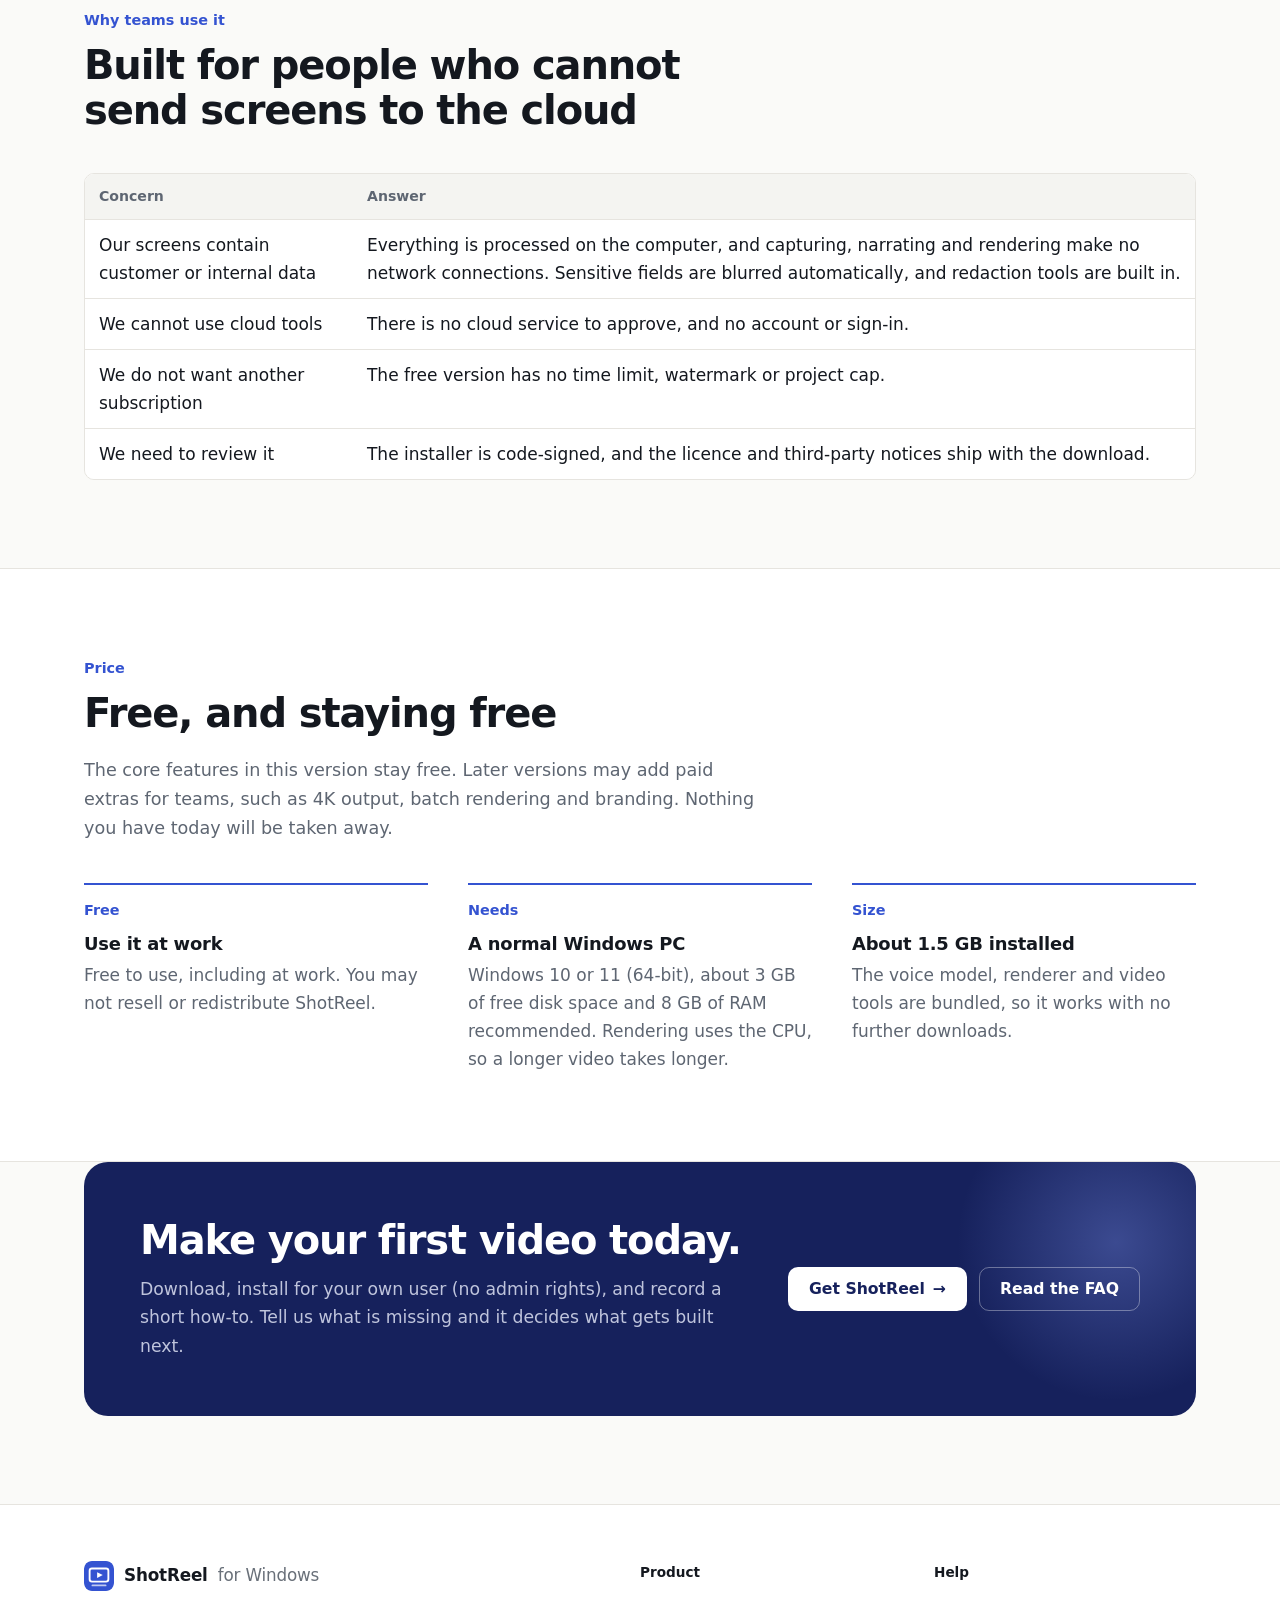
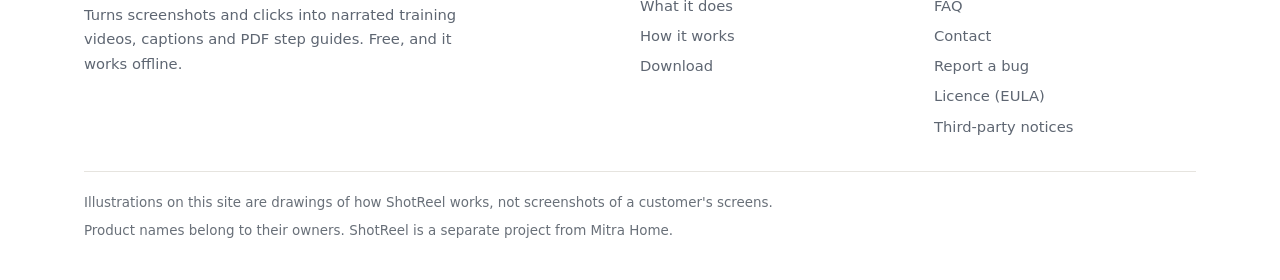
==== commit eeaaf30b: "Site: installer only for now (no portable) Co-Authored-By: Claude Opus 5.5 <noreply@anthropic.com>" ====
--- a/index.html
+++ b/index.html
@@ -39,7 +39,7 @@
         <a class="btn btn-accent" href="install.html">Get ShotReel <span class="arr" aria-hidden="true">&rarr;</span></a>
         <a class="btn btn-outline" href="index.html#how">See how it works</a>
       </div>
-      <p class="small muted" style="margin-top:12px">Download now (2.2.0): <a href="https://github.com/rNetGit/ShotReel-app/releases/download/v2.2.0/ShotReel-Setup-2.2.0.exe" rel="noopener">Installer</a> &middot; <a href="https://github.com/rNetGit/ShotReel-app/releases/download/v2.2.0/ShotReel-Portable-2.2.0.exe" rel="noopener">Portable</a> &middot; Windows 10 and 11, 64-bit</p>
+      <p class="small muted" style="margin-top:12px">Download now (2.2.0): <a href="https://github.com/rNetGit/ShotReel-app/releases/download/v2.2.0/ShotReel-Setup-2.2.0.exe" rel="noopener">Installer</a> &middot; Windows 10 and 11, 64-bit</p>
       <ul class="facts">
         <li>Free, no account</li>
         <li>No watermark, no time limit</li>
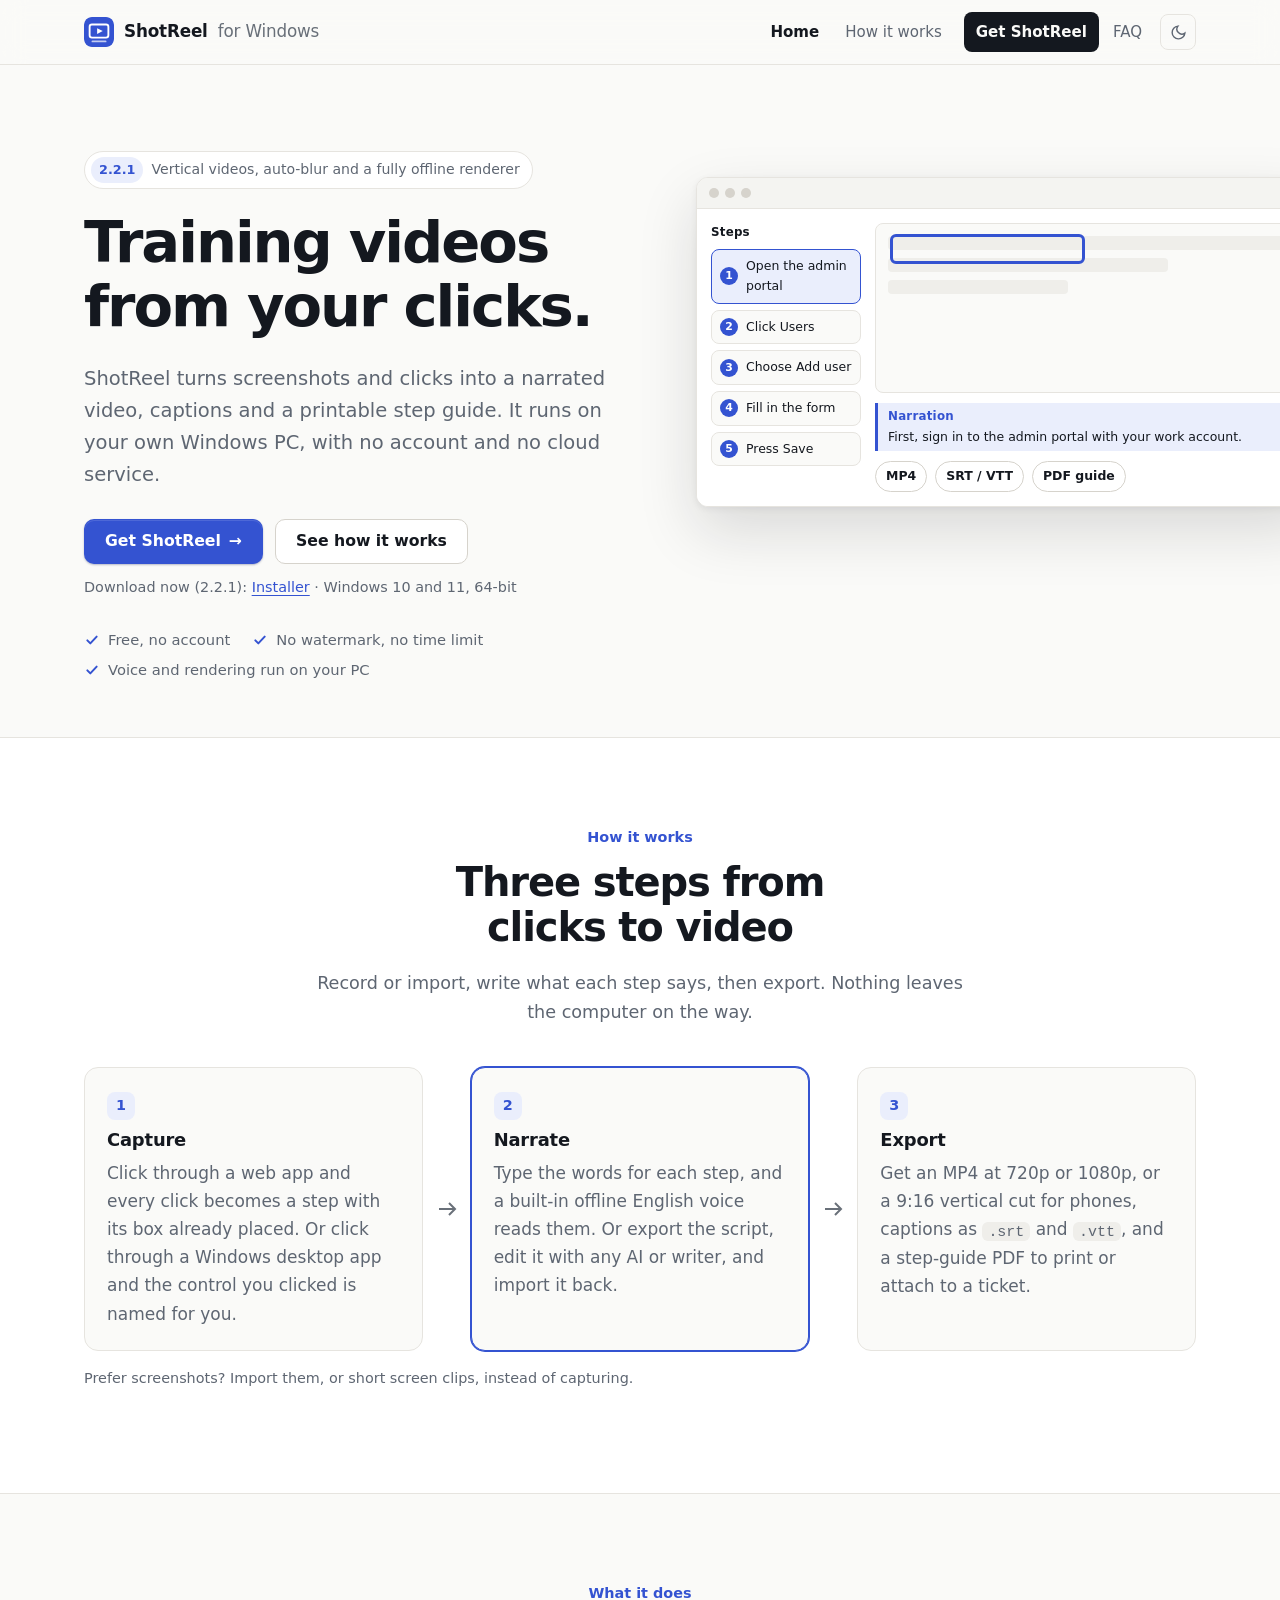
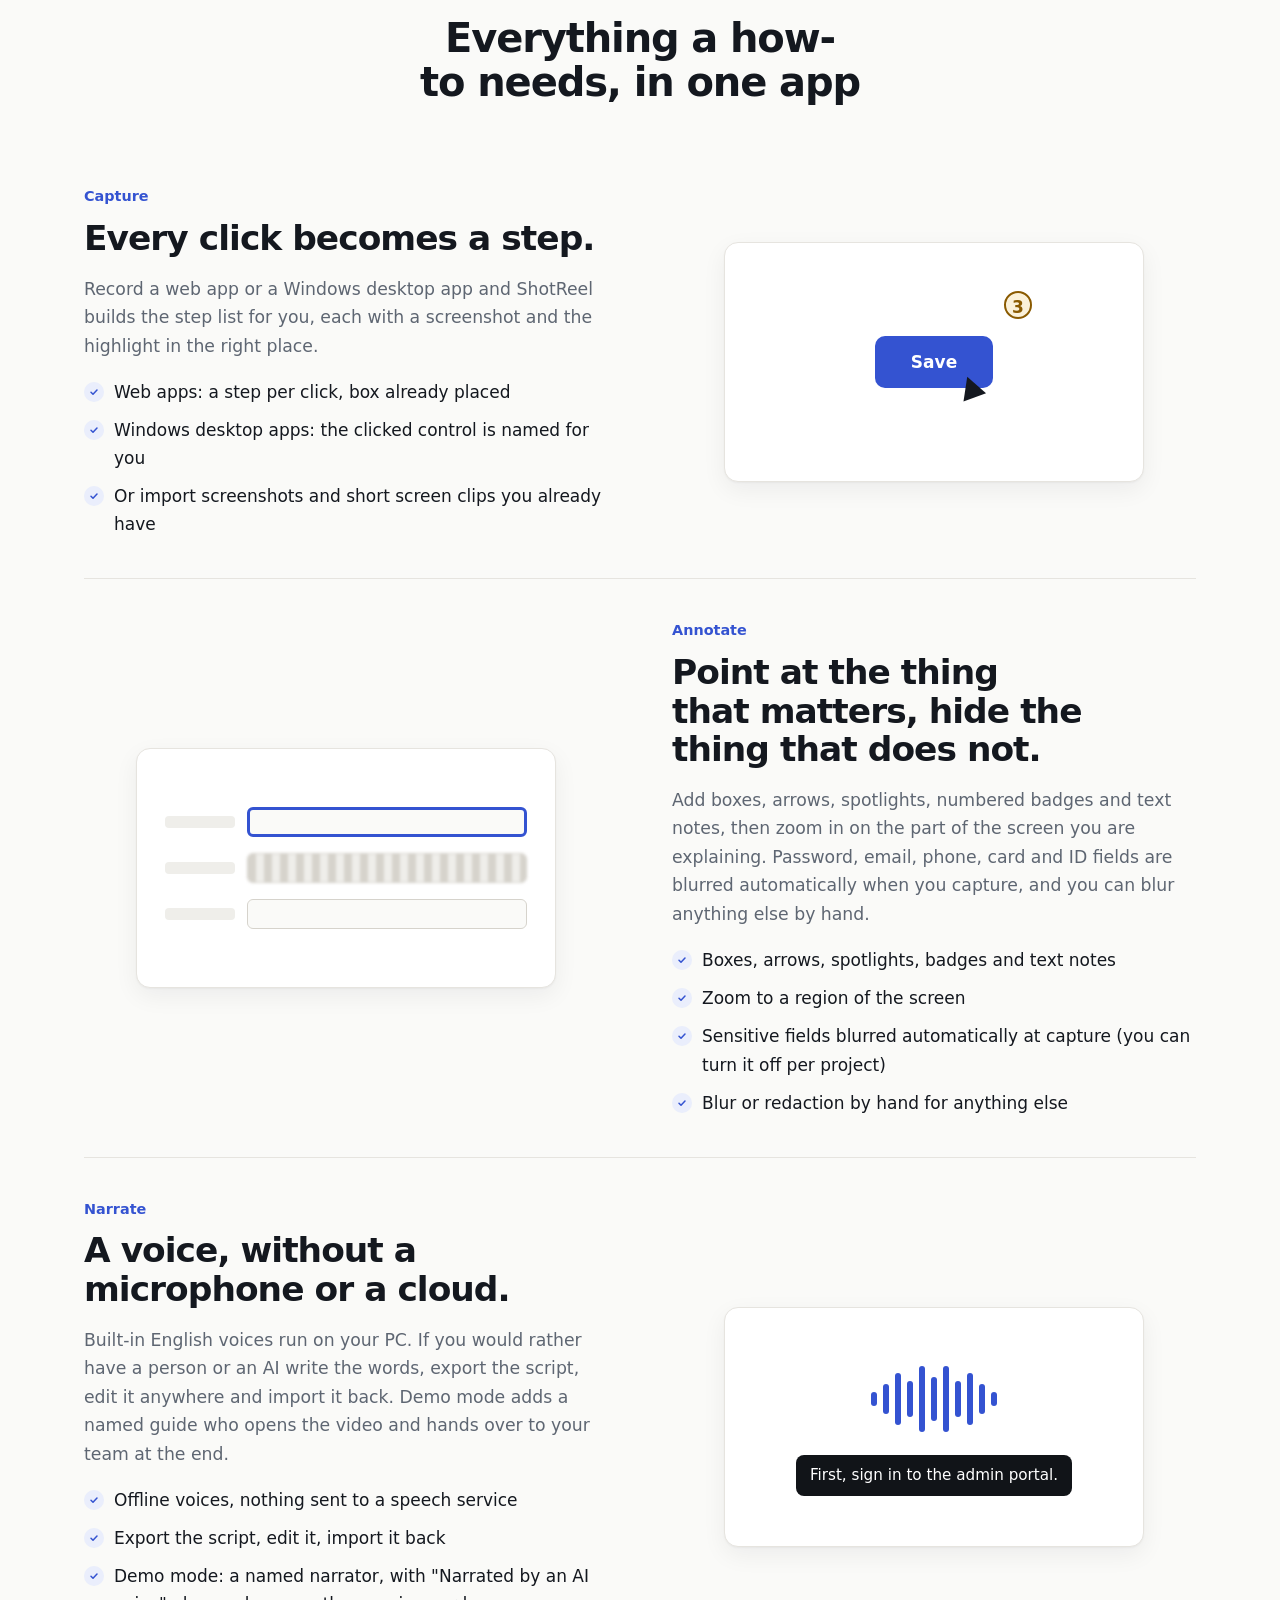
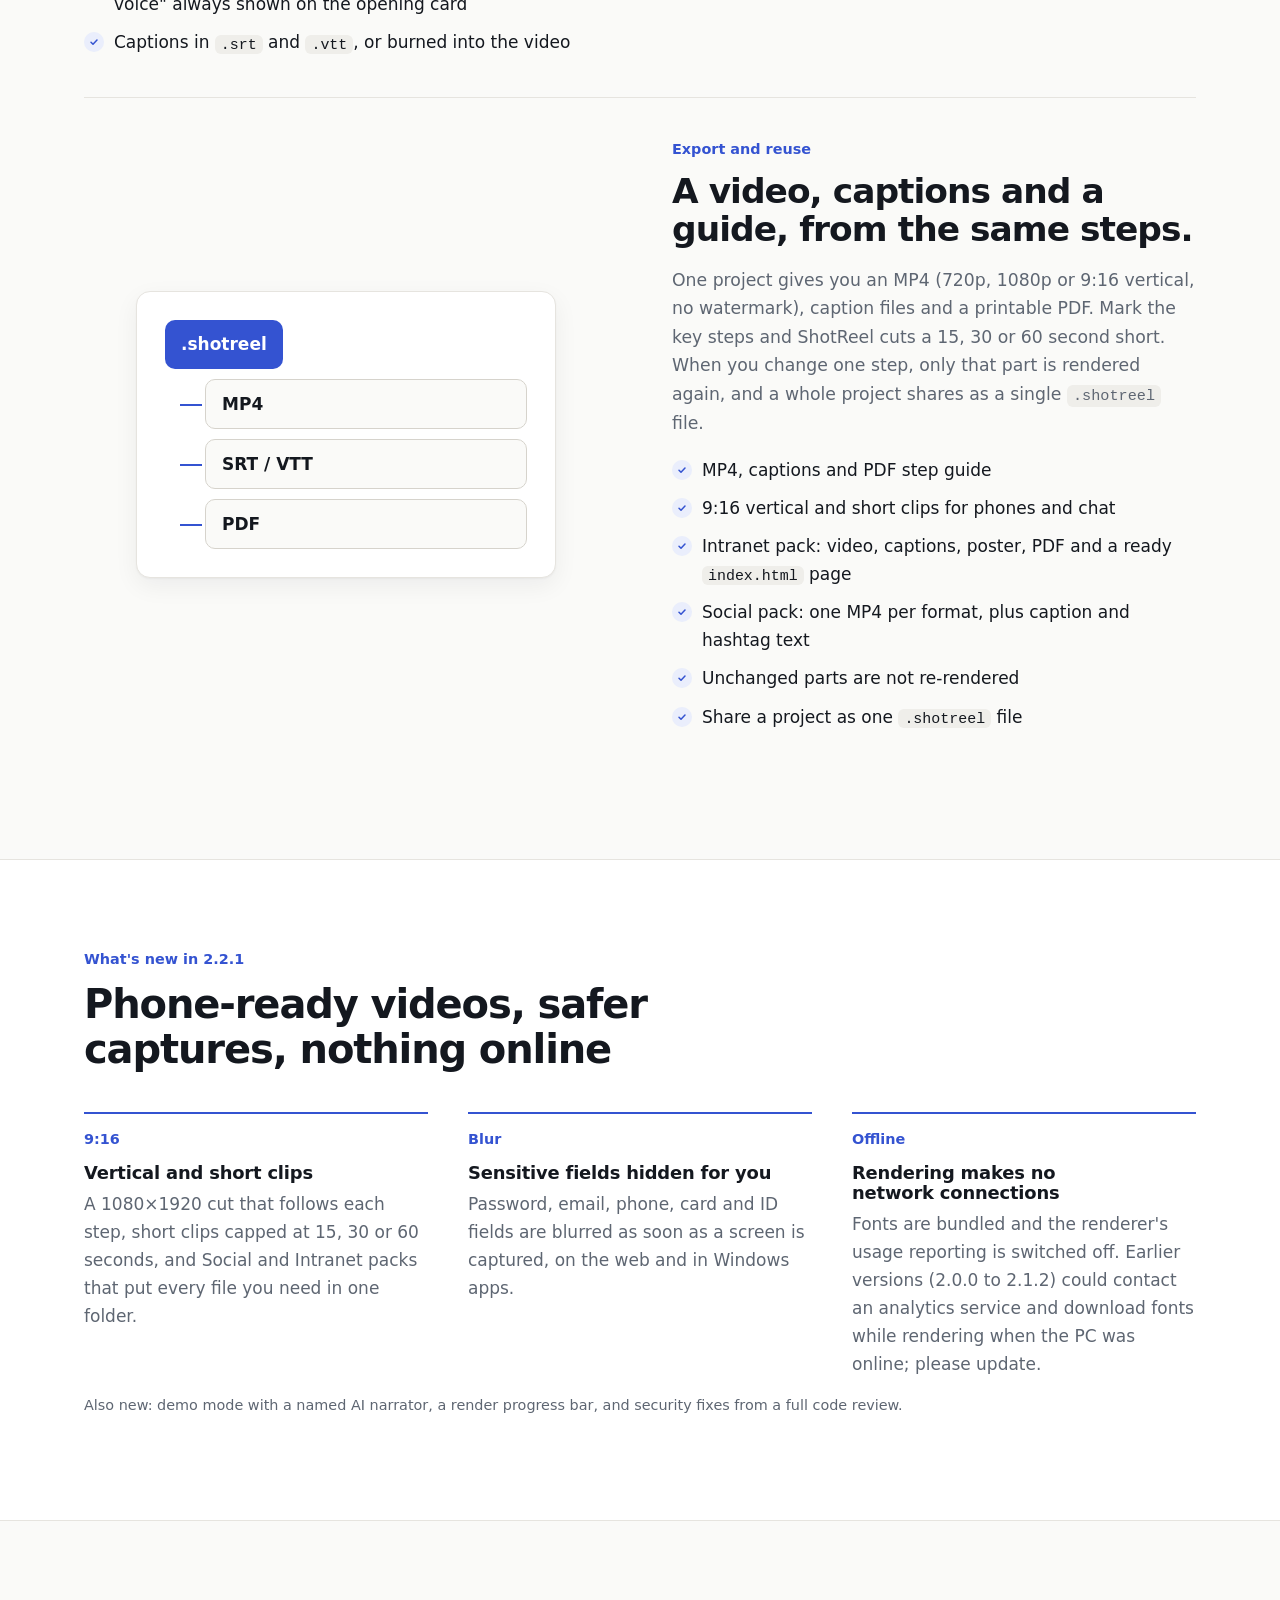
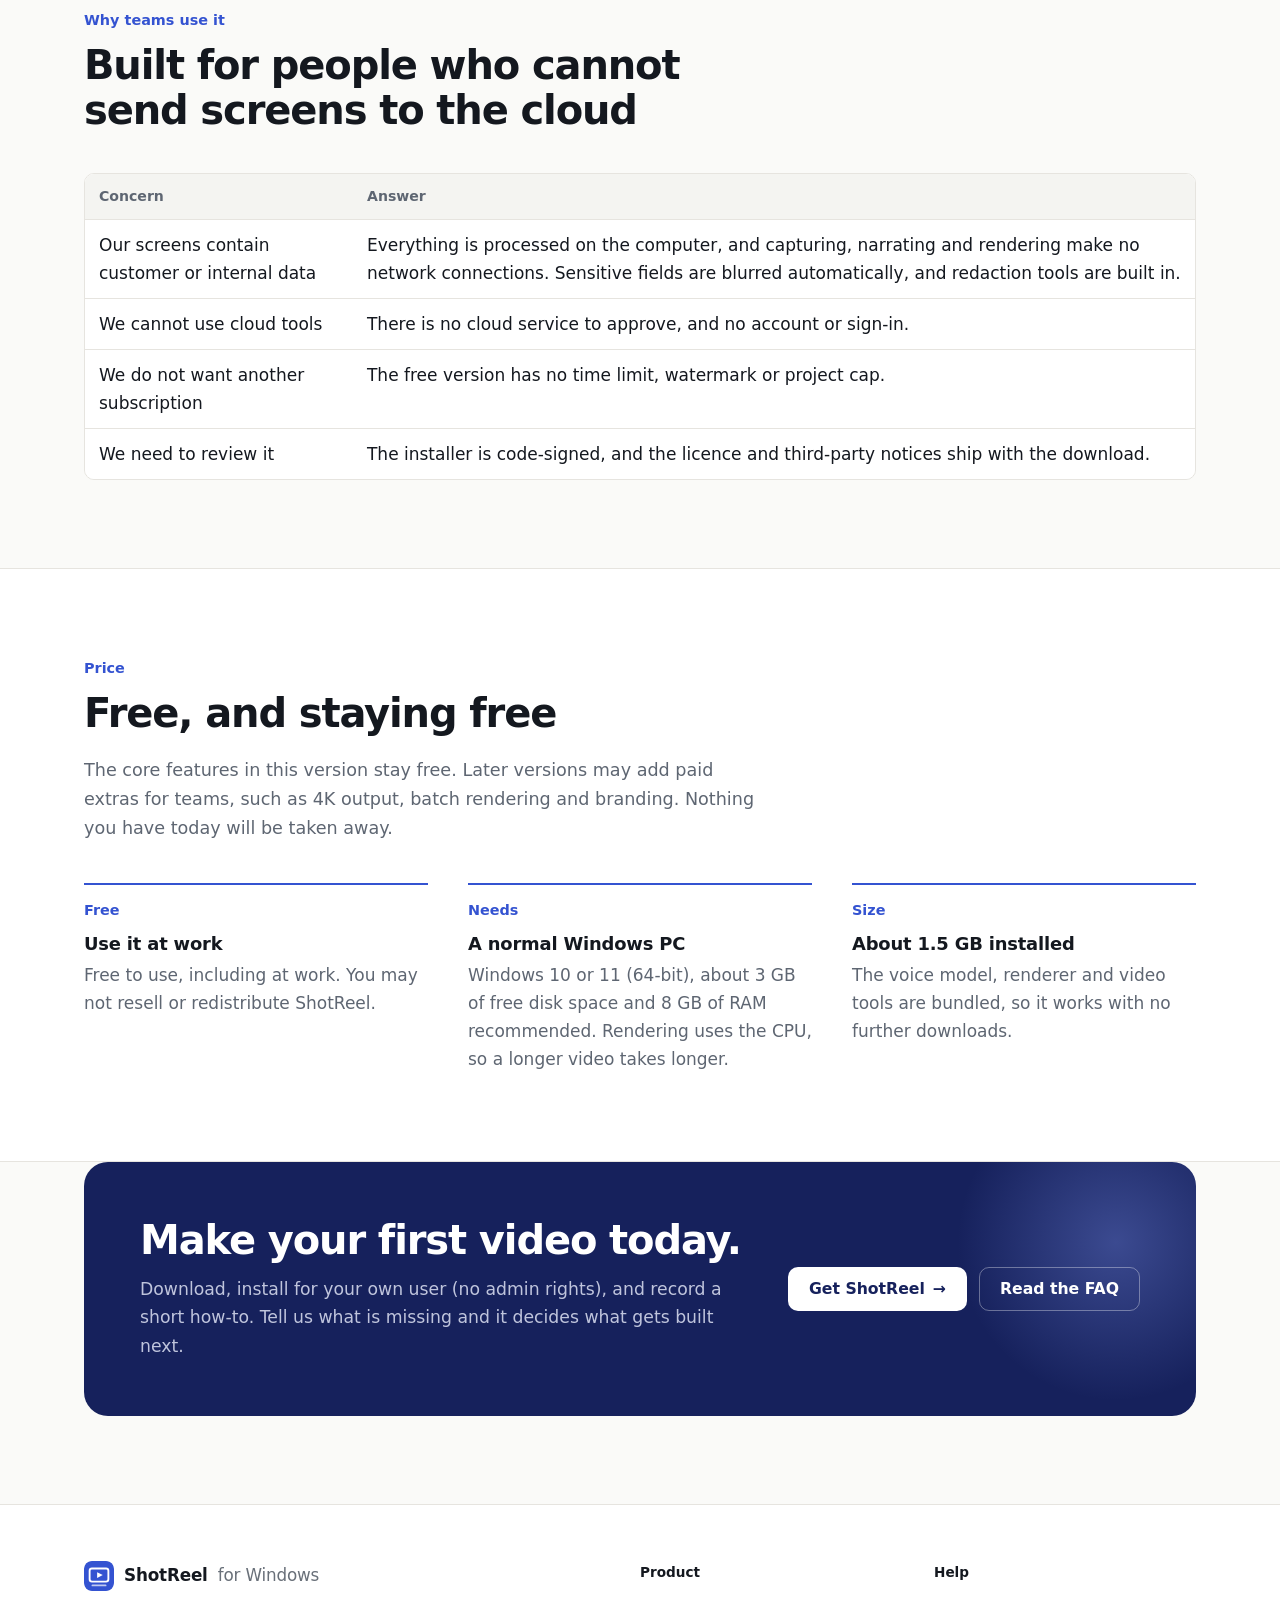
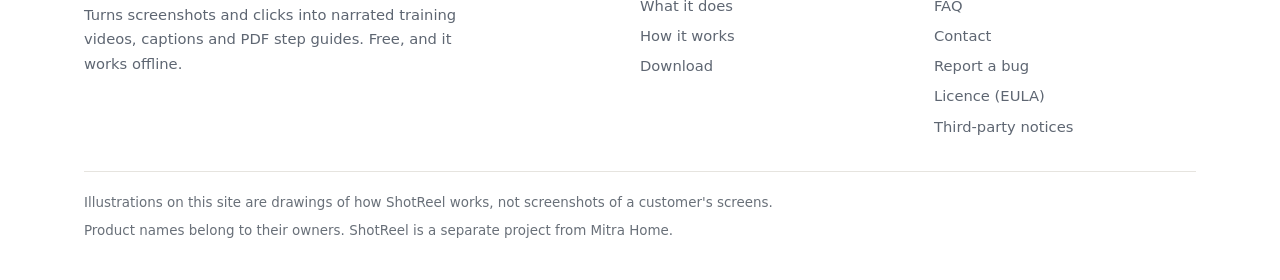
==== commit f3932a21: "Site: 2.2.1 download links and version Co-Authored-By: Claude Sonnet 5.5 <noreply@anthropic.com>" ====
--- a/index.html
+++ b/index.html
@@ -32,14 +32,14 @@
 <div class="hero">
   <div class="wrap">
     <div>
-      <a class="pre" href="index.html#new"><b>2.2.0</b> Vertical videos, auto-blur and a fully offline renderer</a>
+      <a class="pre" href="index.html#new"><b>2.2.1</b> Vertical videos, auto-blur and a fully offline renderer</a>
       <h1>Training videos from your clicks.</h1>
       <p class="lead">ShotReel turns screenshots and clicks into a narrated video, captions and a printable step guide. It runs on your own Windows PC, with no account and no cloud service.</p>
       <div class="btns">
         <a class="btn btn-accent" href="install.html">Get ShotReel <span class="arr" aria-hidden="true">&rarr;</span></a>
         <a class="btn btn-outline" href="index.html#how">See how it works</a>
       </div>
-      <p class="small muted" style="margin-top:12px">Download now (2.2.0): <a href="https://github.com/rNetGit/ShotReel-app/releases/download/v2.2.0/ShotReel-Setup-2.2.0.exe" rel="noopener">Installer</a> &middot; Windows 10 and 11, 64-bit</p>
+      <p class="small muted" style="margin-top:12px">Download now (2.2.1): <a href="https://github.com/rNetGit/ShotReel-app/releases/download/v2.2.1/ShotReel-Setup-2.2.1.exe" rel="noopener">Installer</a> &middot; Windows 10 and 11, 64-bit</p>
       <ul class="facts">
         <li>Free, no account</li>
         <li>No watermark, no time limit</li>
@@ -156,7 +156,7 @@
 <section class="alt" id="new">
   <div class="wrap">
     <div class="section-head">
-      <div class="eyebrow">What's new in 2.2.0</div>
+      <div class="eyebrow">What's new in 2.2.1</div>
       <h2>Phone-ready videos, safer captures, nothing online</h2>
     </div>
     <div class="cols">
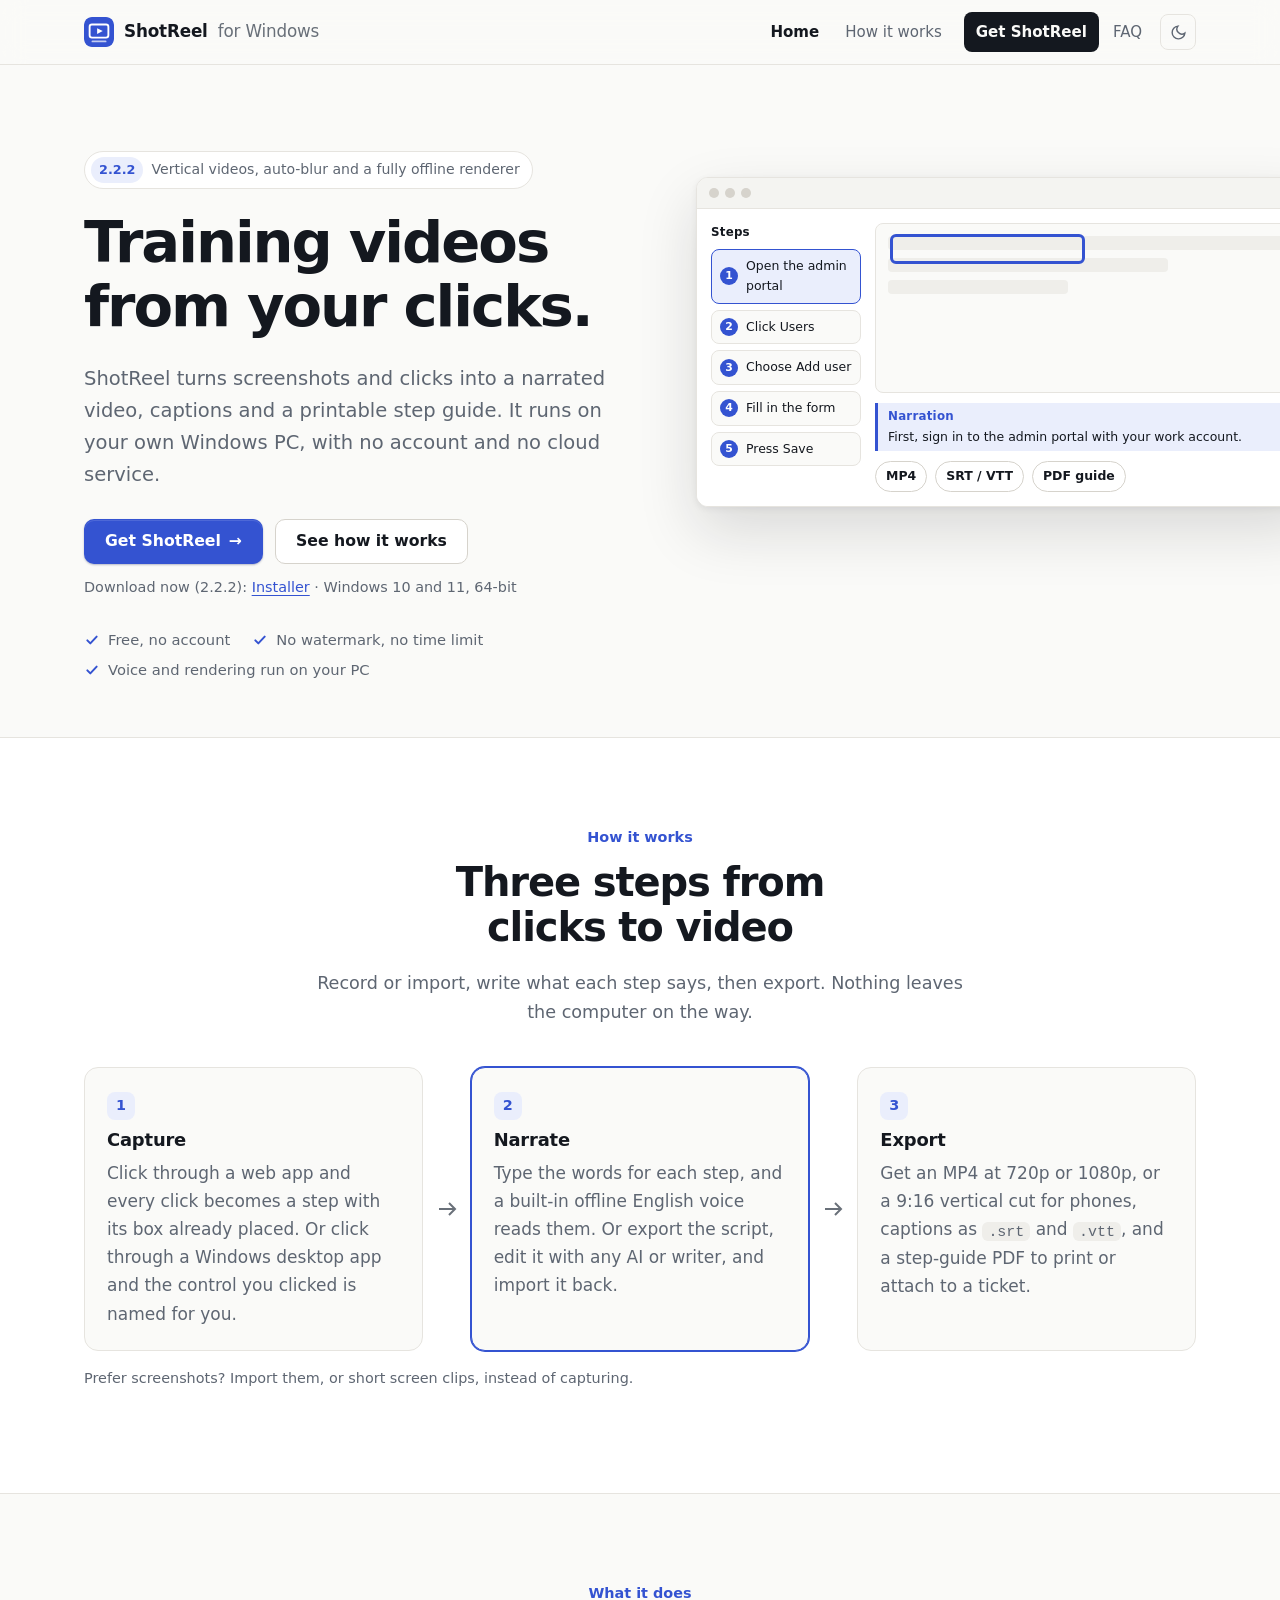
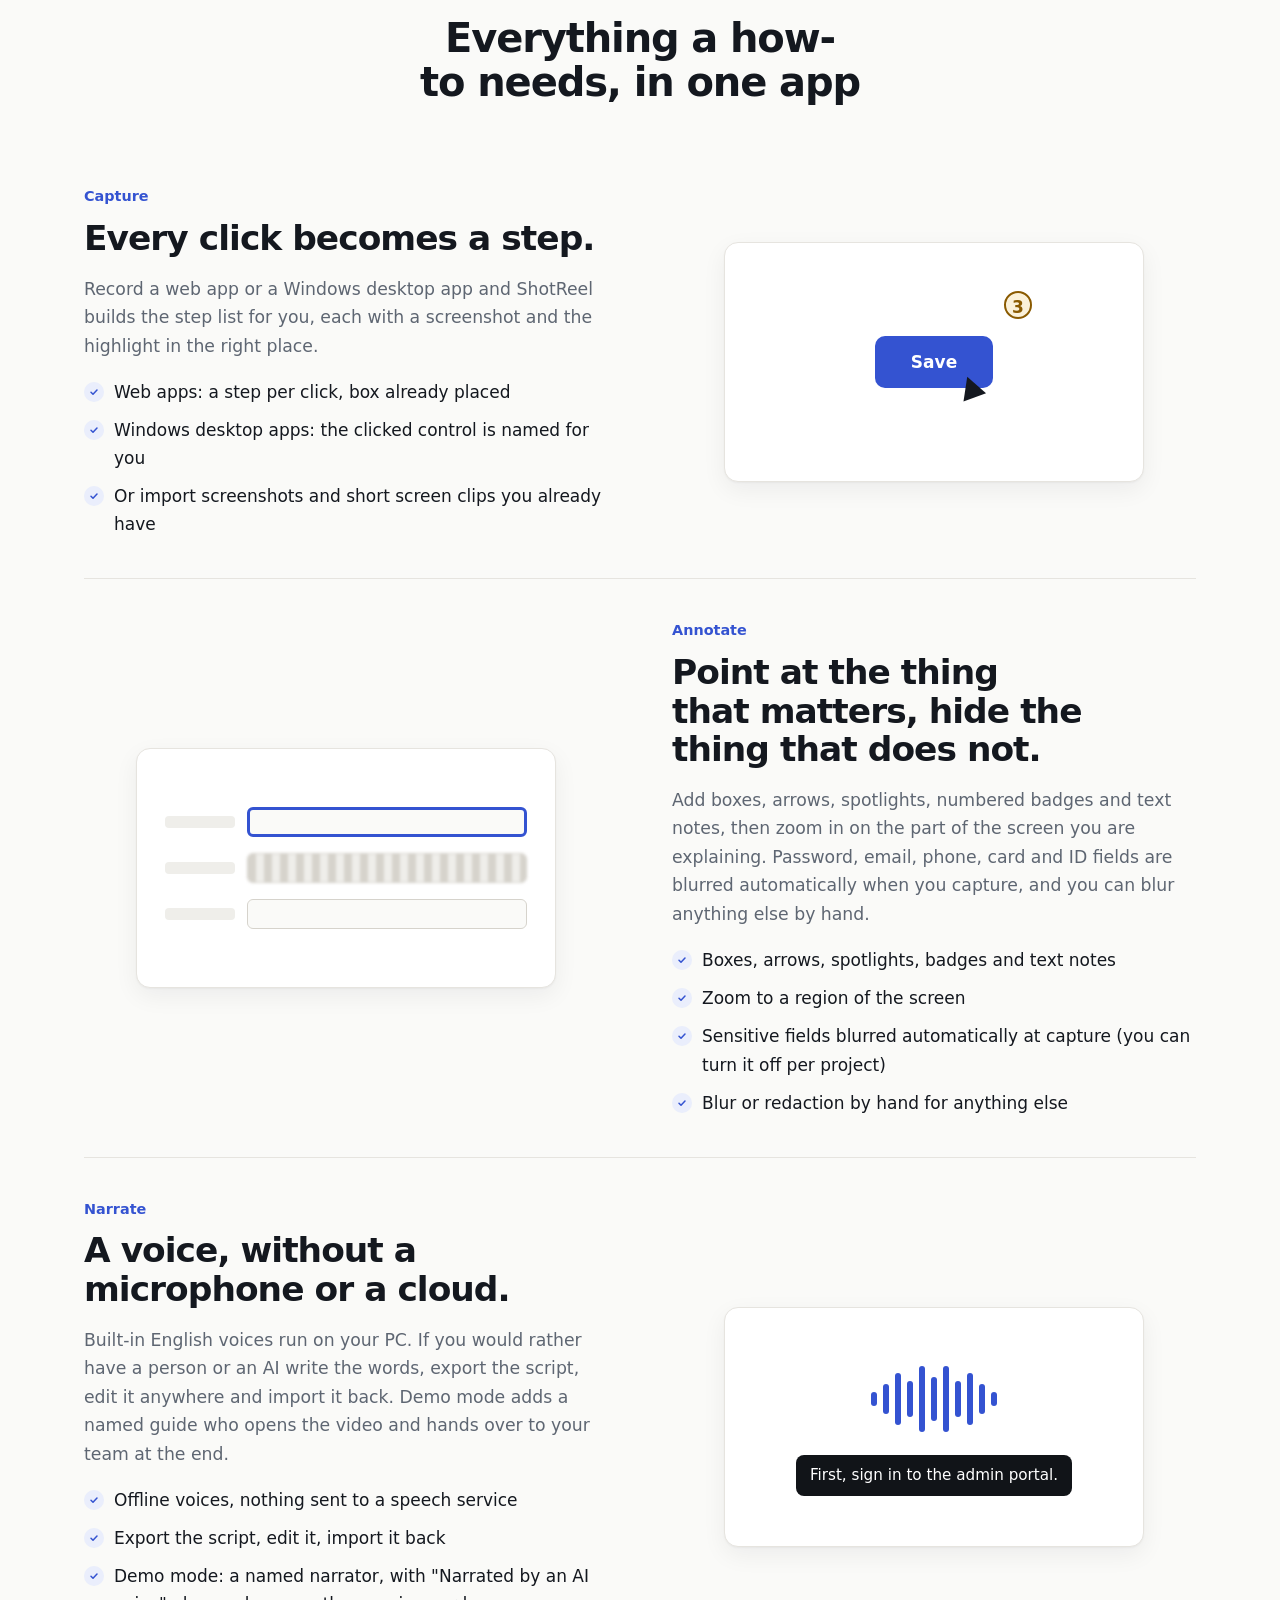
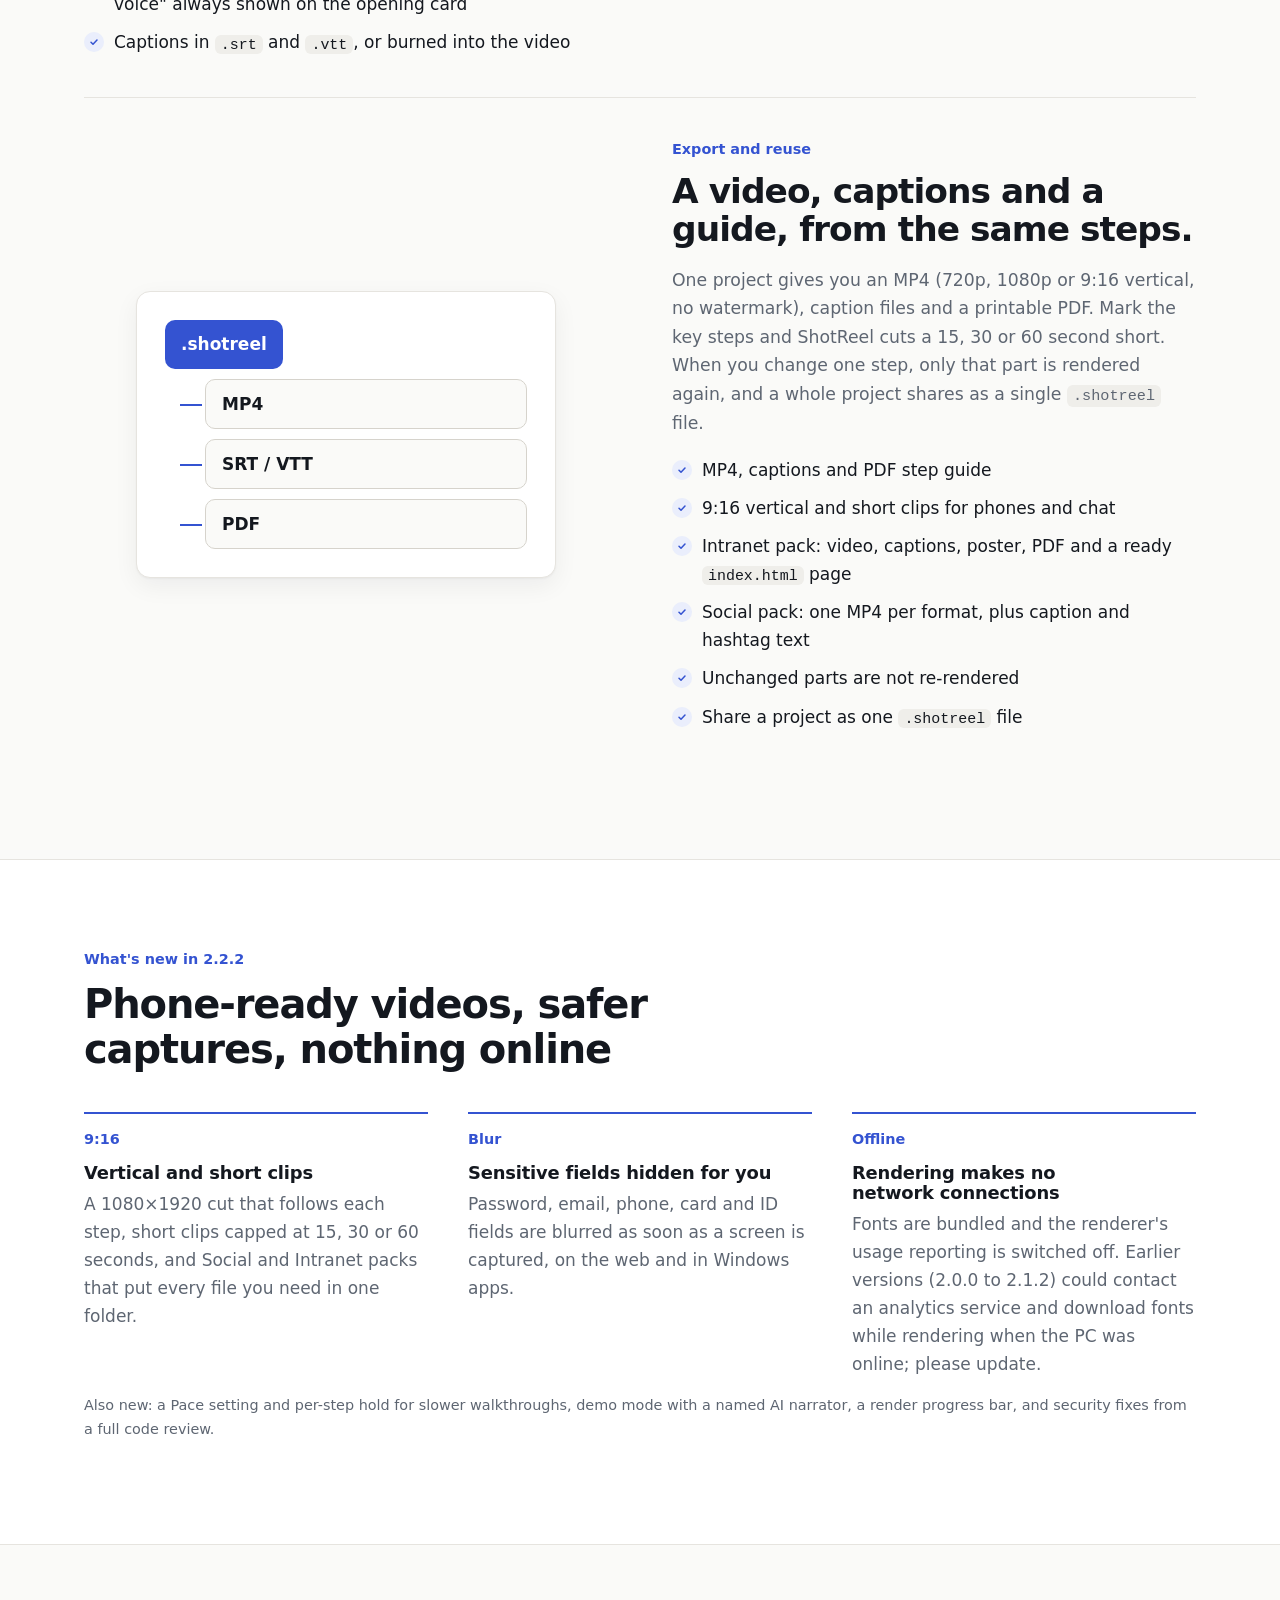
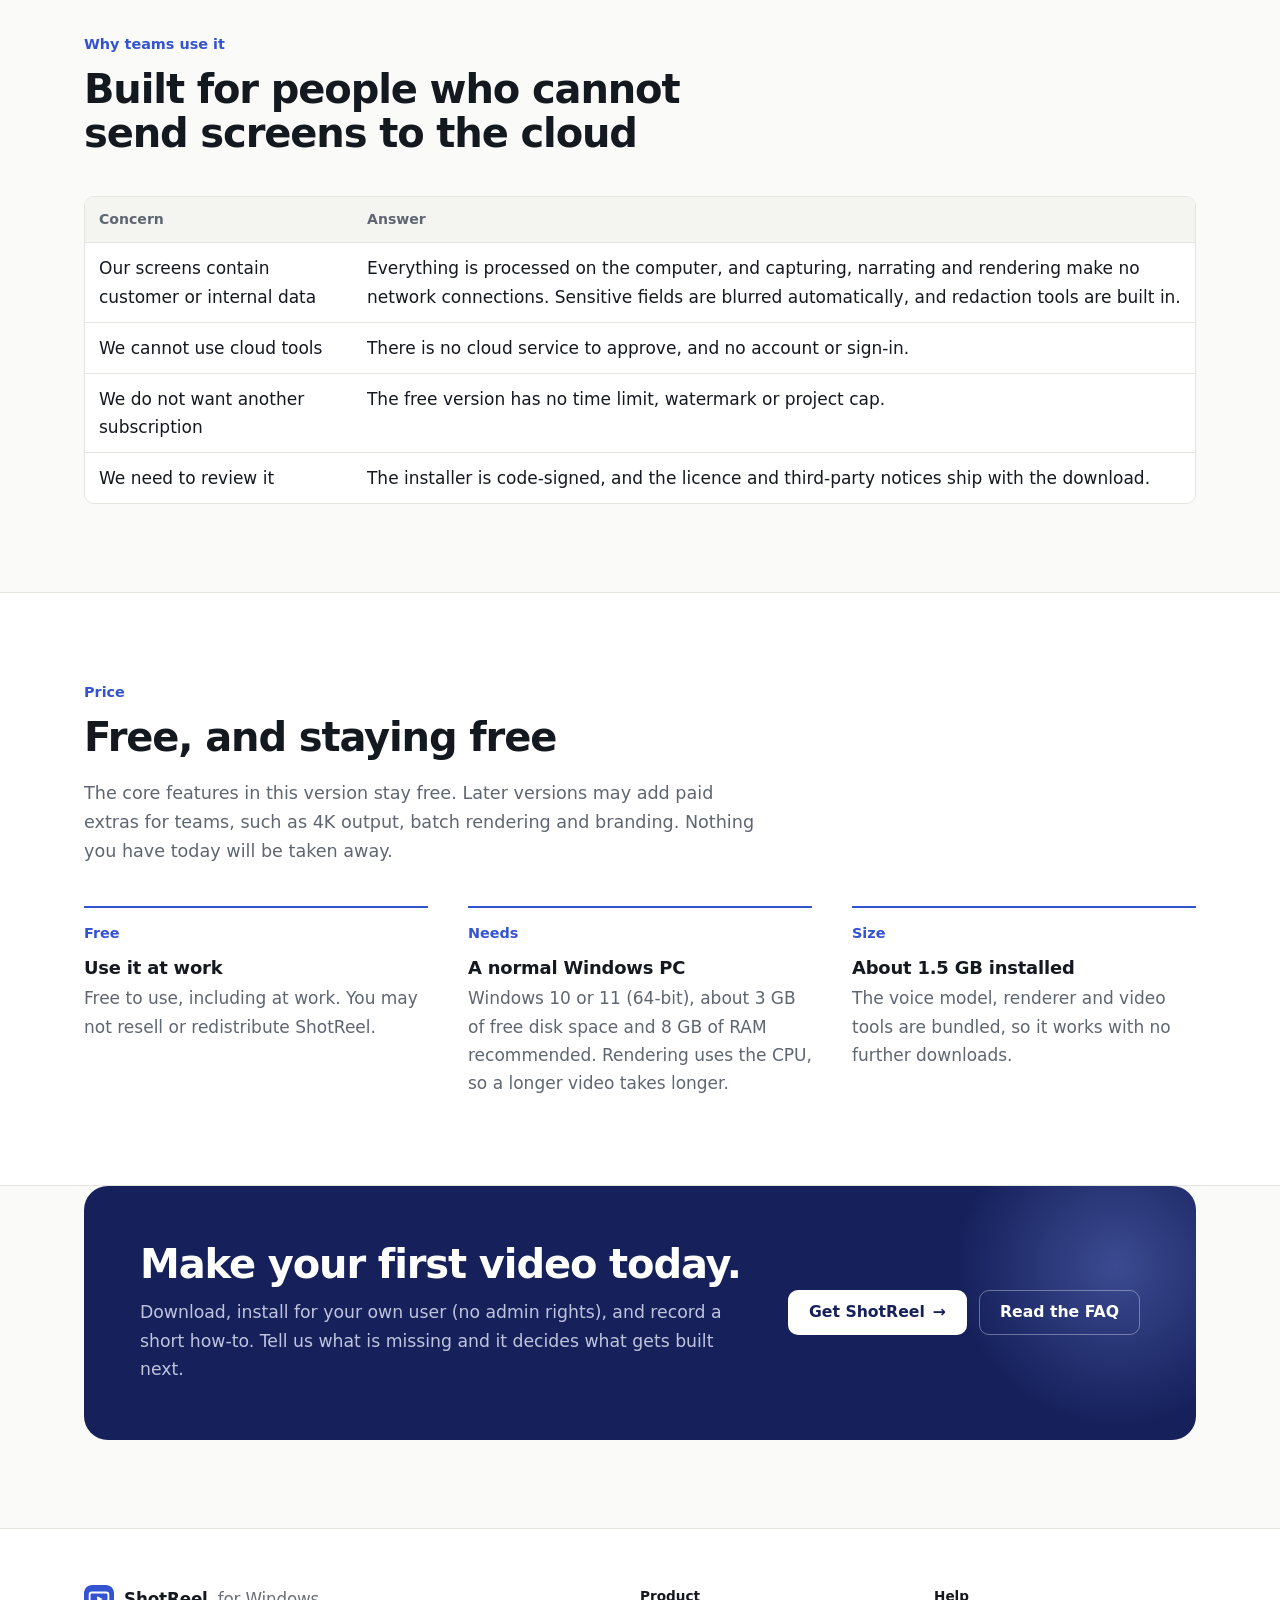
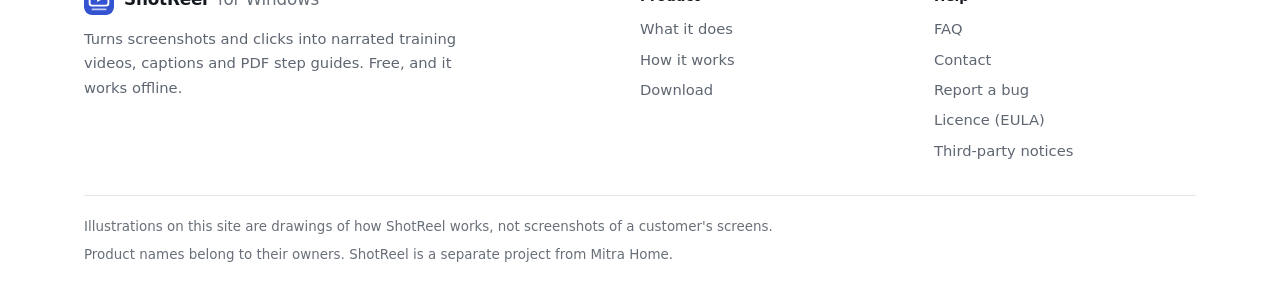
==== commit b7d90018: "Site: 2.2.2 download links, version and Pace note Co-Authored-By: Claude Opus 5.5 <noreply@anthropic" ====
--- a/index.html
+++ b/index.html
@@ -32,14 +32,14 @@
 <div class="hero">
   <div class="wrap">
     <div>
-      <a class="pre" href="index.html#new"><b>2.2.1</b> Vertical videos, auto-blur and a fully offline renderer</a>
+      <a class="pre" href="index.html#new"><b>2.2.2</b> Vertical videos, auto-blur and a fully offline renderer</a>
       <h1>Training videos from your clicks.</h1>
       <p class="lead">ShotReel turns screenshots and clicks into a narrated video, captions and a printable step guide. It runs on your own Windows PC, with no account and no cloud service.</p>
       <div class="btns">
         <a class="btn btn-accent" href="install.html">Get ShotReel <span class="arr" aria-hidden="true">&rarr;</span></a>
         <a class="btn btn-outline" href="index.html#how">See how it works</a>
       </div>
-      <p class="small muted" style="margin-top:12px">Download now (2.2.1): <a href="https://github.com/rNetGit/ShotReel-app/releases/download/v2.2.1/ShotReel-Setup-2.2.1.exe" rel="noopener">Installer</a> &middot; Windows 10 and 11, 64-bit</p>
+      <p class="small muted" style="margin-top:12px">Download now (2.2.2): <a href="https://github.com/rNetGit/ShotReel-app/releases/download/v2.2.2/ShotReel-Setup-2.2.2.exe" rel="noopener">Installer</a> &middot; Windows 10 and 11, 64-bit</p>
       <ul class="facts">
         <li>Free, no account</li>
         <li>No watermark, no time limit</li>
@@ -156,7 +156,7 @@
 <section class="alt" id="new">
   <div class="wrap">
     <div class="section-head">
-      <div class="eyebrow">What's new in 2.2.1</div>
+      <div class="eyebrow">What's new in 2.2.2</div>
       <h2>Phone-ready videos, safer captures, nothing online</h2>
     </div>
     <div class="cols">
@@ -164,7 +164,7 @@
       <div><span class="num">Blur</span><h3>Sensitive fields hidden for you</h3><p>Password, email, phone, card and ID fields are blurred as soon as a screen is captured, on the web and in Windows apps.</p></div>
       <div><span class="num">Offline</span><h3>Rendering makes no network connections</h3><p>Fonts are bundled and the renderer's usage reporting is switched off. Earlier versions (2.0.0 to 2.1.2) could contact an analytics service and download fonts while rendering when the PC was online; please update.</p></div>
     </div>
-    <p class="small muted" style="margin-top:16px">Also new: demo mode with a named AI narrator, a render progress bar, and security fixes from a full code review.</p>
+    <p class="small muted" style="margin-top:16px">Also new: a Pace setting and per-step hold for slower walkthroughs, demo mode with a named AI narrator, a render progress bar, and security fixes from a full code review.</p>
   </div>
 </section>
 
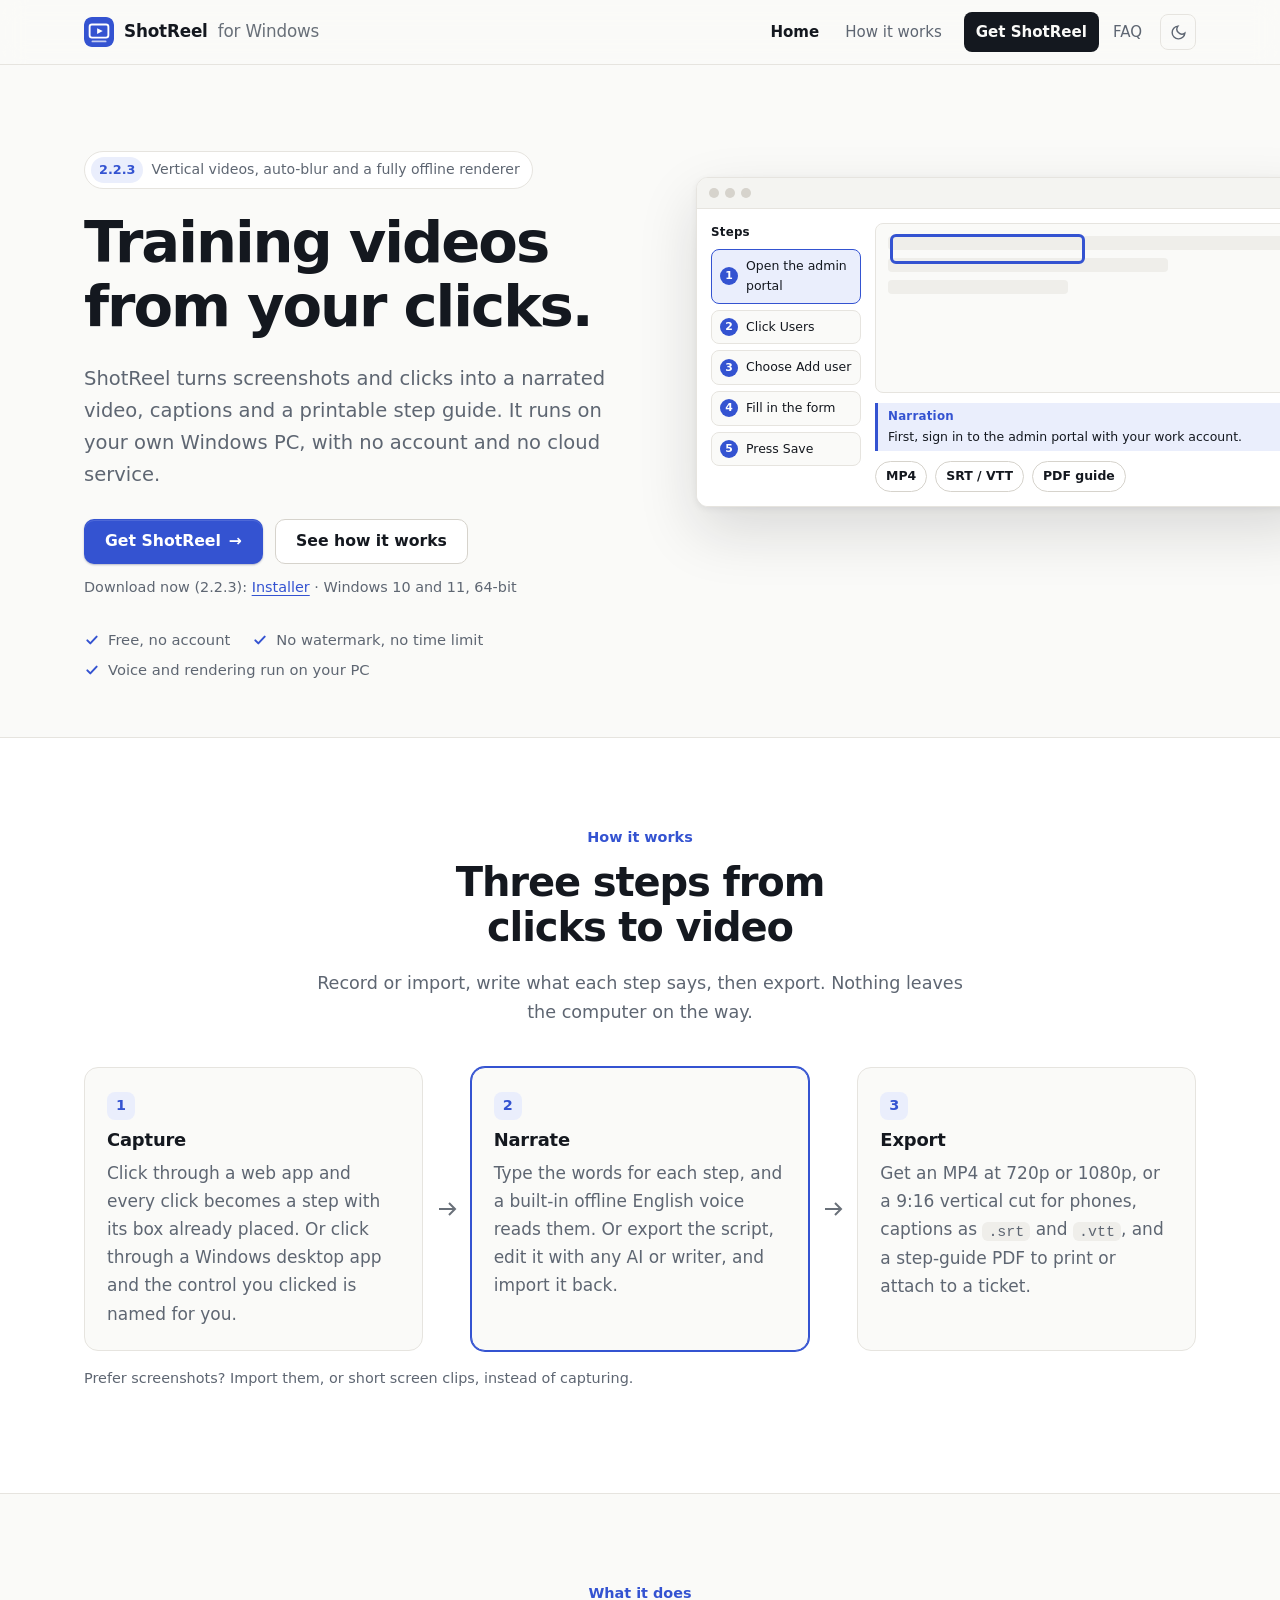
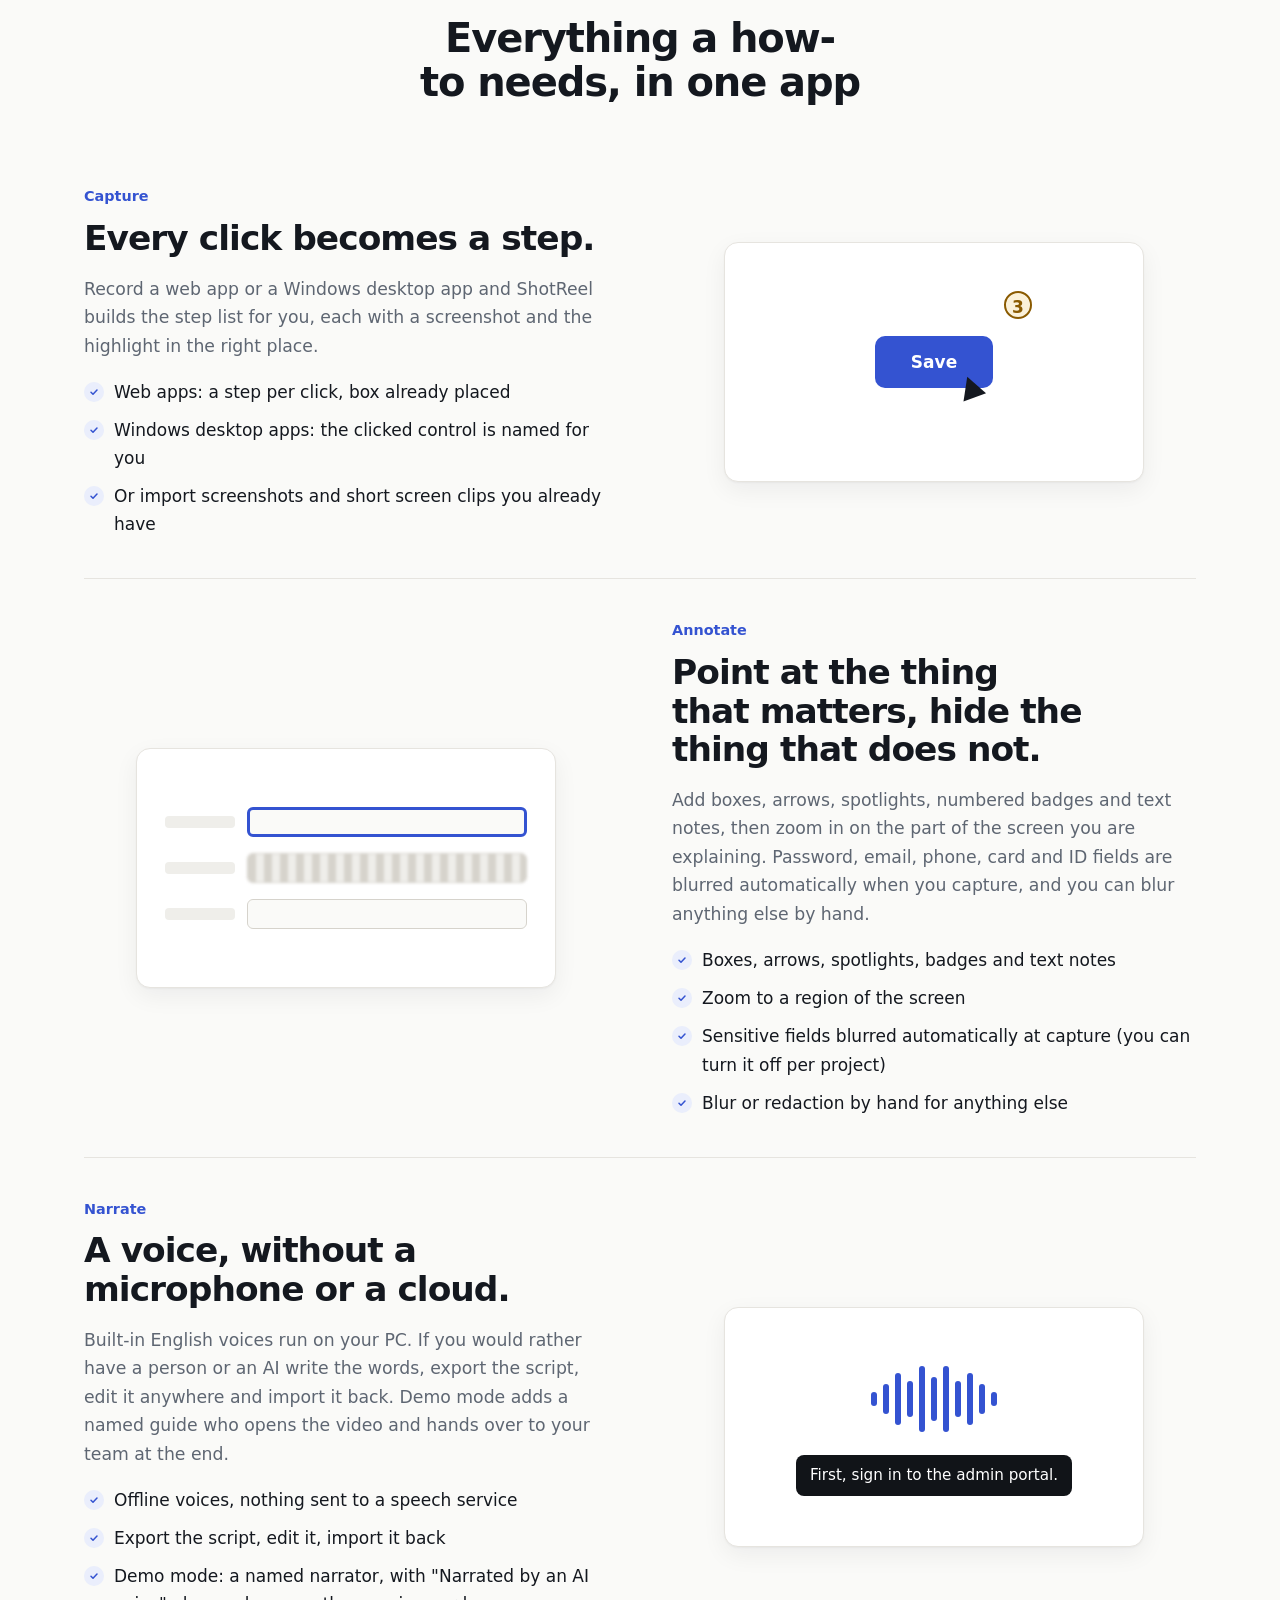
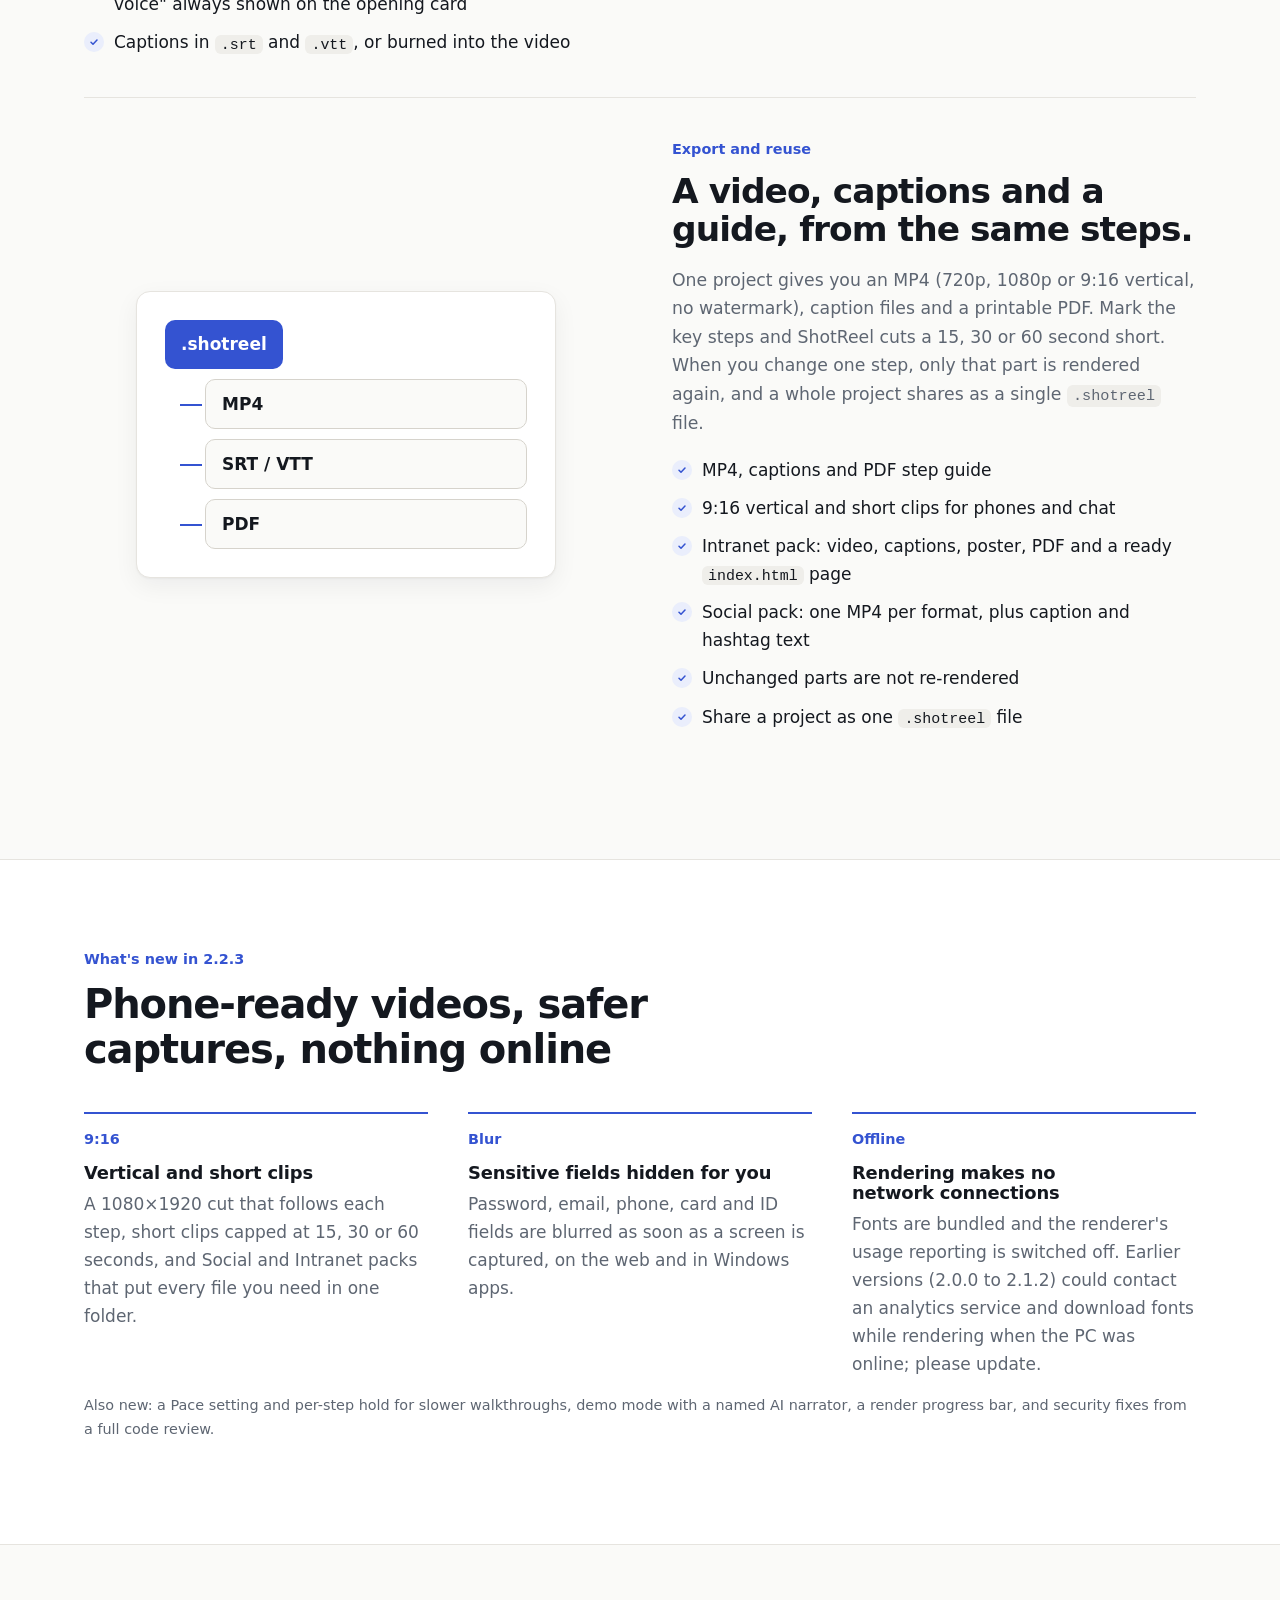
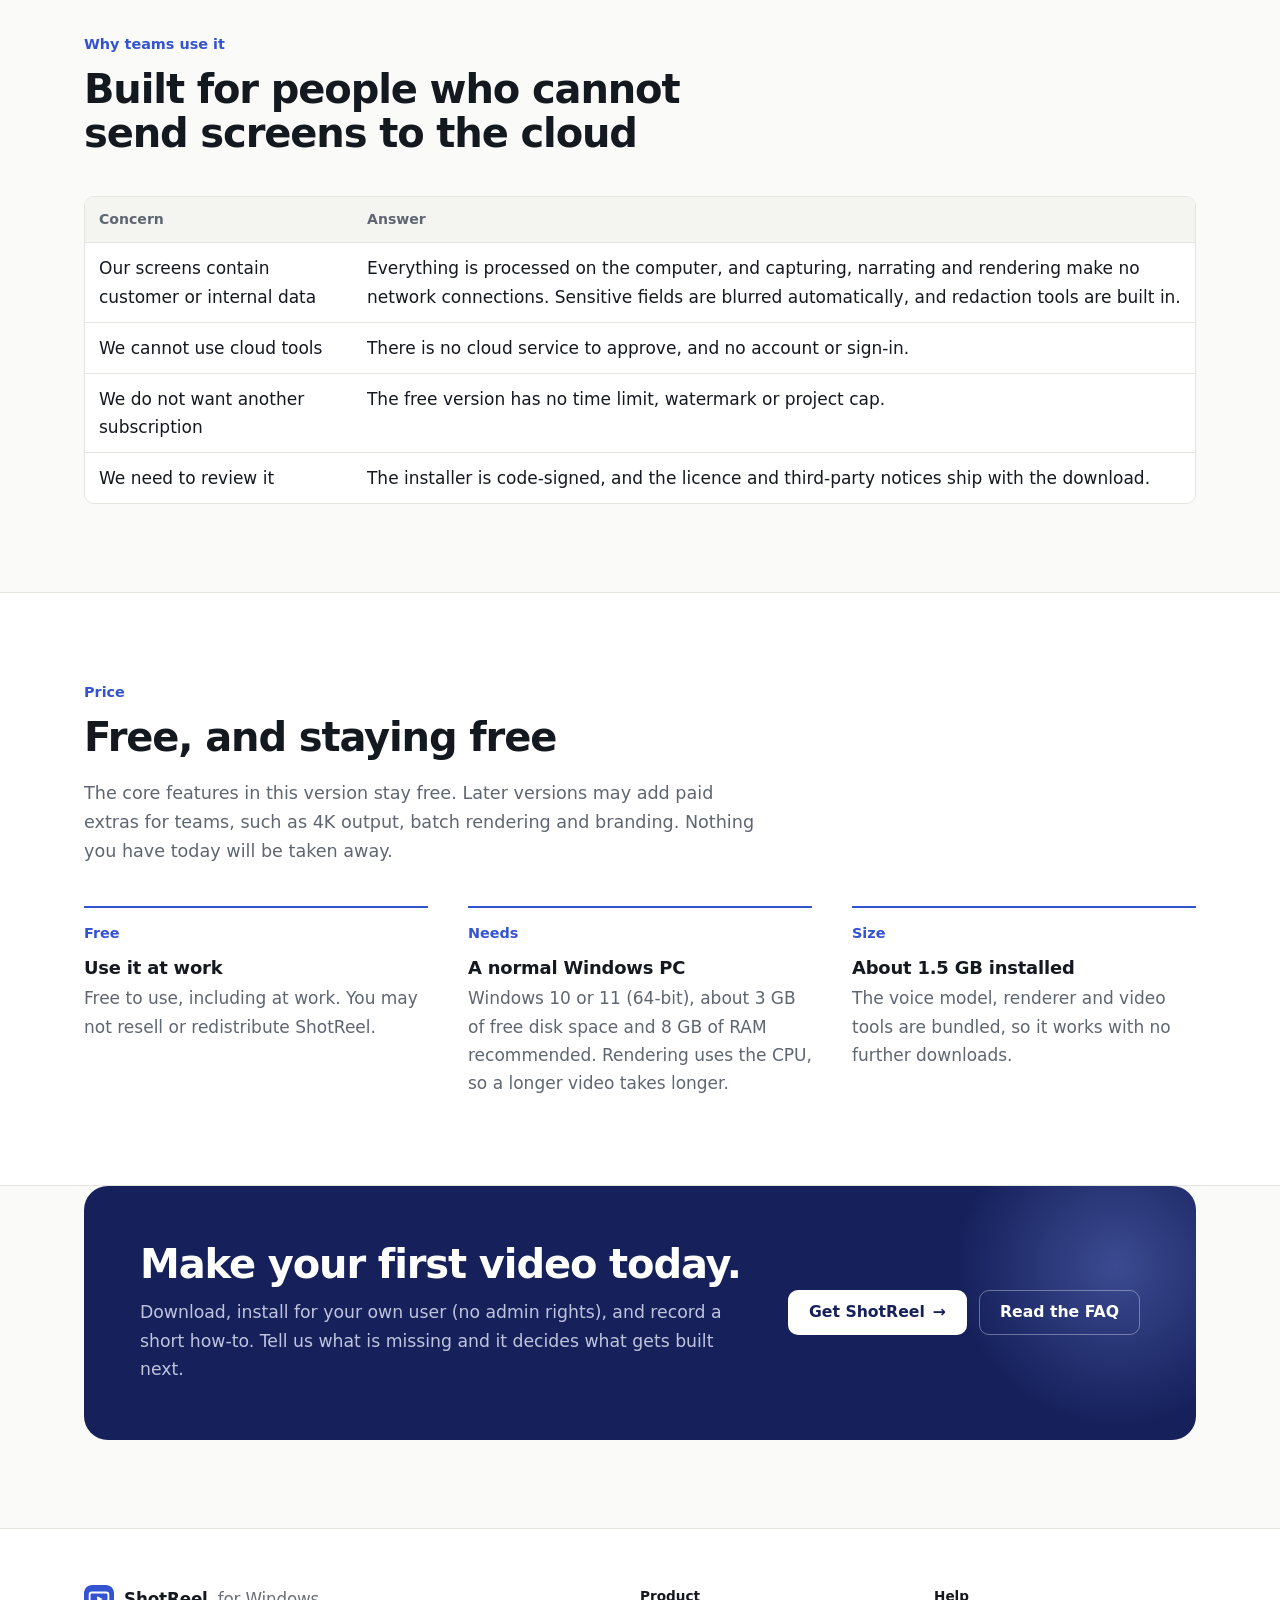
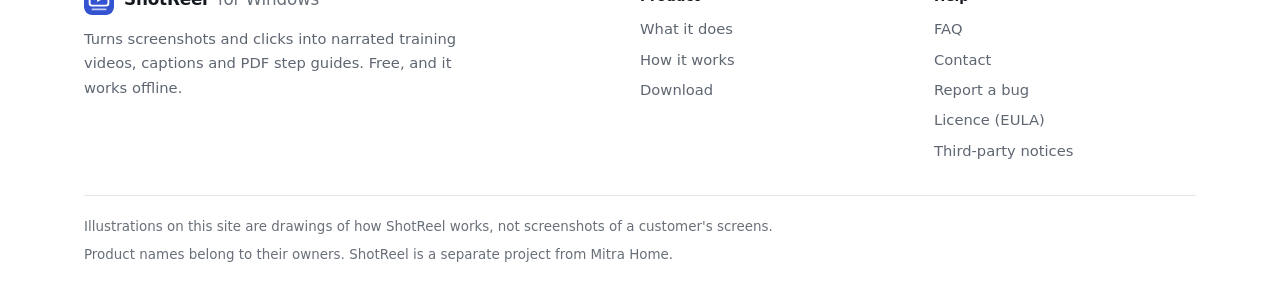
==== commit b78310f1: "Site: 2.2.3 download links and version Co-Authored-By: Claude Opus 5.5 <noreply@anthropic.com>" ====
--- a/index.html
+++ b/index.html
@@ -32,14 +32,14 @@
 <div class="hero">
   <div class="wrap">
     <div>
-      <a class="pre" href="index.html#new"><b>2.2.2</b> Vertical videos, auto-blur and a fully offline renderer</a>
+      <a class="pre" href="index.html#new"><b>2.2.3</b> Vertical videos, auto-blur and a fully offline renderer</a>
       <h1>Training videos from your clicks.</h1>
       <p class="lead">ShotReel turns screenshots and clicks into a narrated video, captions and a printable step guide. It runs on your own Windows PC, with no account and no cloud service.</p>
       <div class="btns">
         <a class="btn btn-accent" href="install.html">Get ShotReel <span class="arr" aria-hidden="true">&rarr;</span></a>
         <a class="btn btn-outline" href="index.html#how">See how it works</a>
       </div>
-      <p class="small muted" style="margin-top:12px">Download now (2.2.2): <a href="https://github.com/rNetGit/ShotReel-app/releases/download/v2.2.2/ShotReel-Setup-2.2.2.exe" rel="noopener">Installer</a> &middot; Windows 10 and 11, 64-bit</p>
+      <p class="small muted" style="margin-top:12px">Download now (2.2.3): <a href="https://github.com/rNetGit/ShotReel-app/releases/download/v2.2.3/ShotReel-Setup-2.2.3.exe" rel="noopener">Installer</a> &middot; Windows 10 and 11, 64-bit</p>
       <ul class="facts">
         <li>Free, no account</li>
         <li>No watermark, no time limit</li>
@@ -156,7 +156,7 @@
 <section class="alt" id="new">
   <div class="wrap">
     <div class="section-head">
-      <div class="eyebrow">What's new in 2.2.2</div>
+      <div class="eyebrow">What's new in 2.2.3</div>
       <h2>Phone-ready videos, safer captures, nothing online</h2>
     </div>
     <div class="cols">
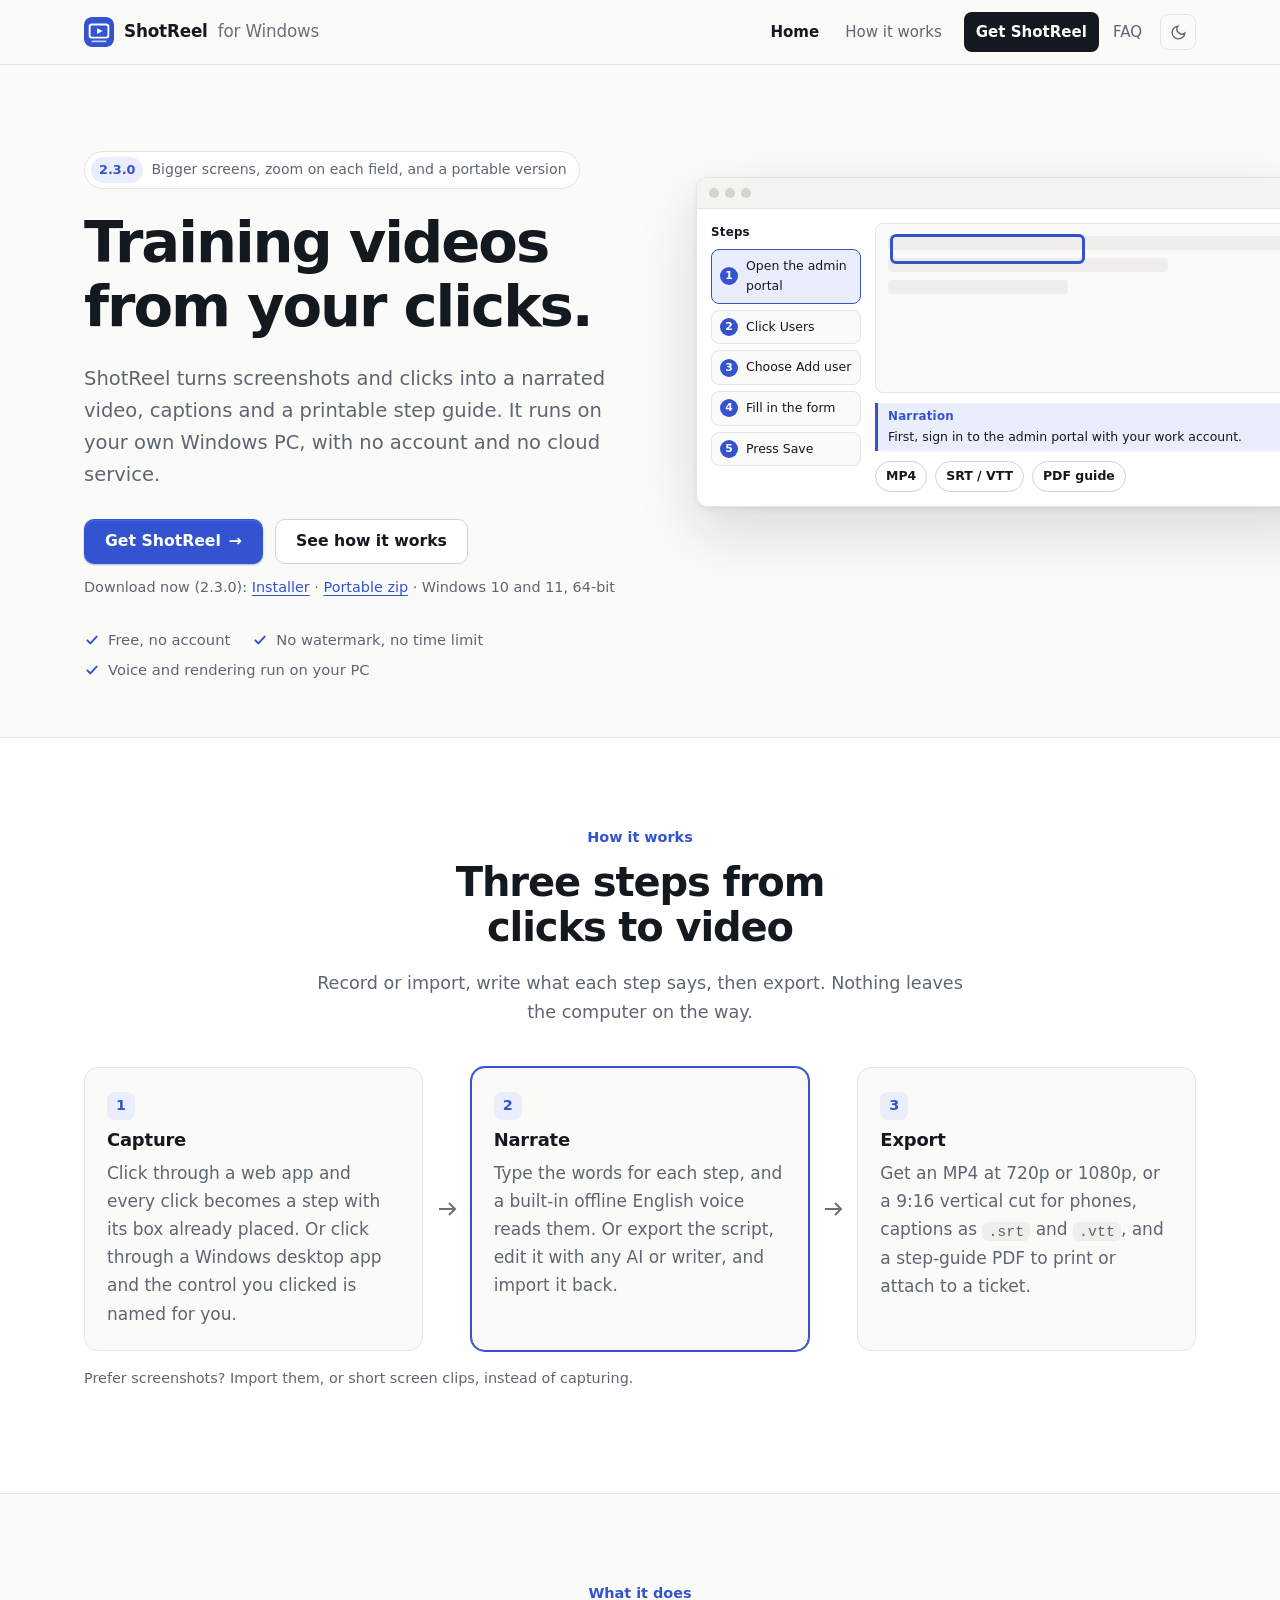
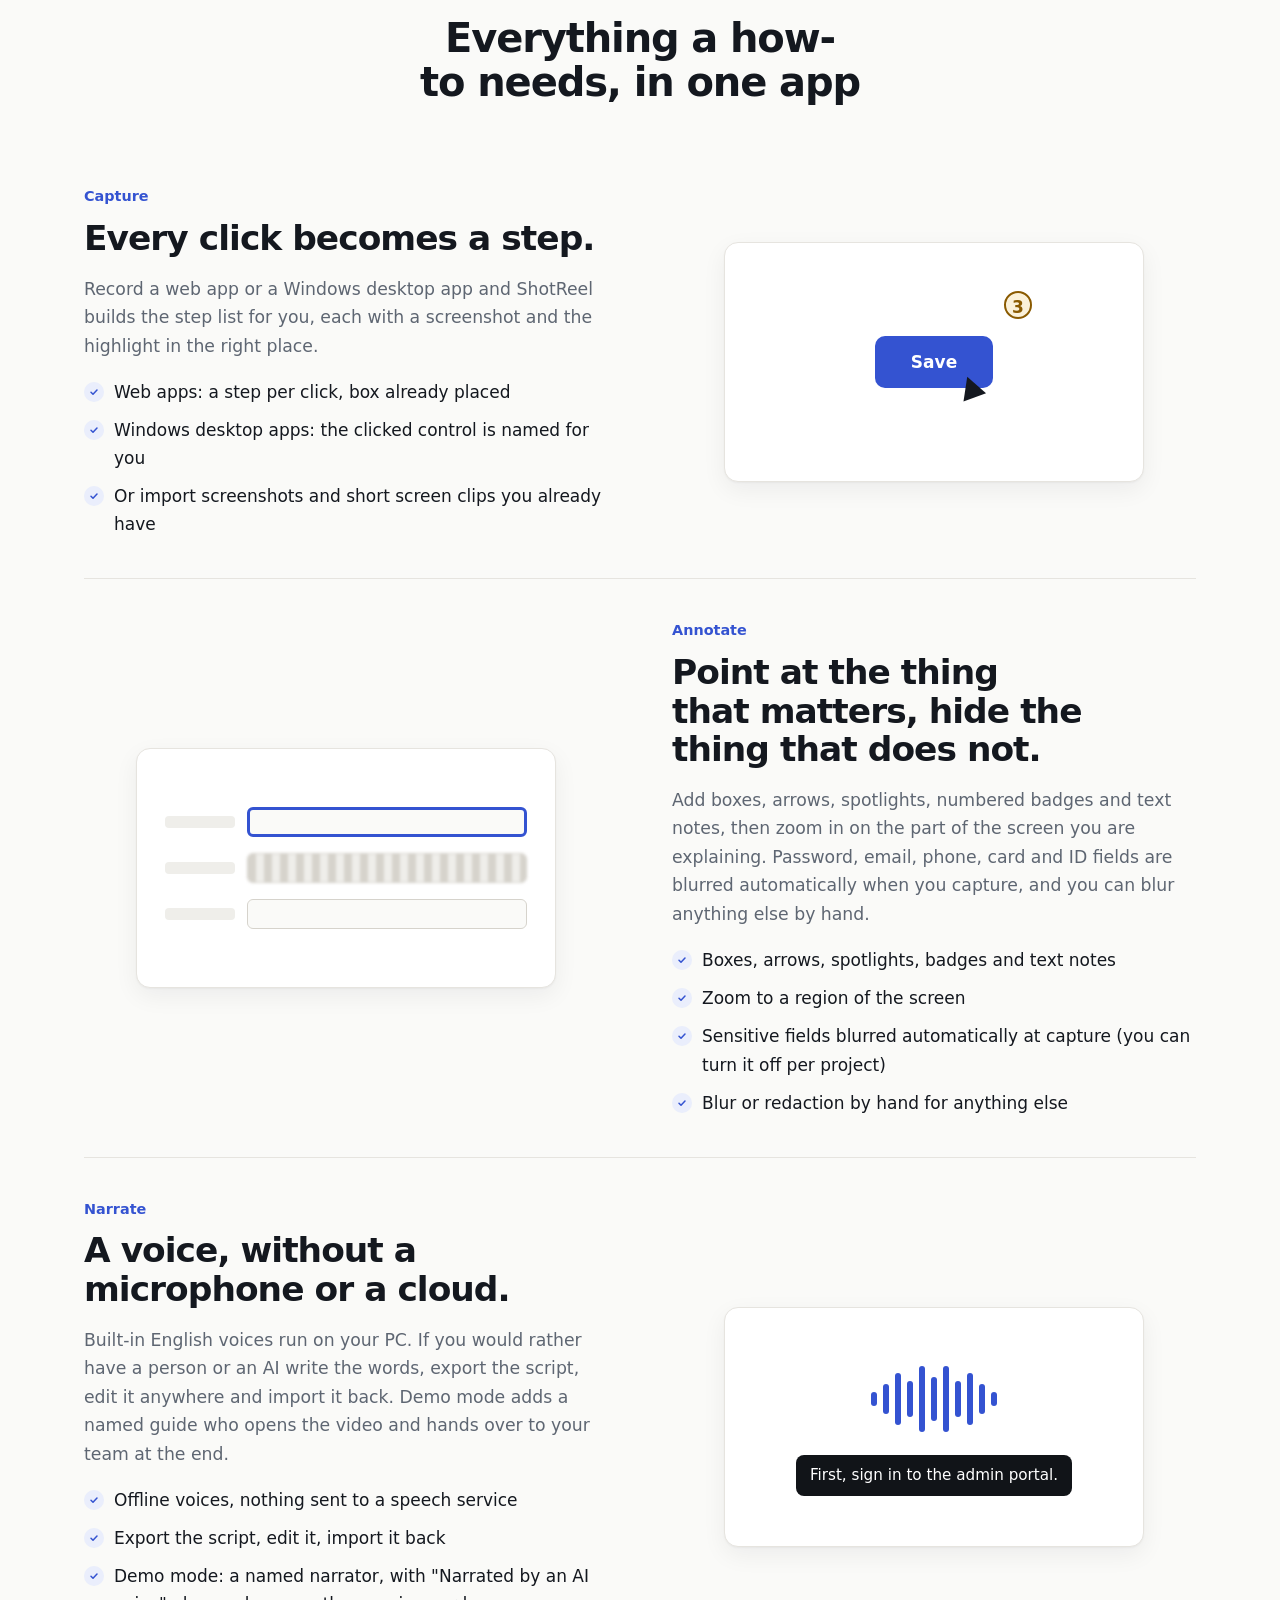
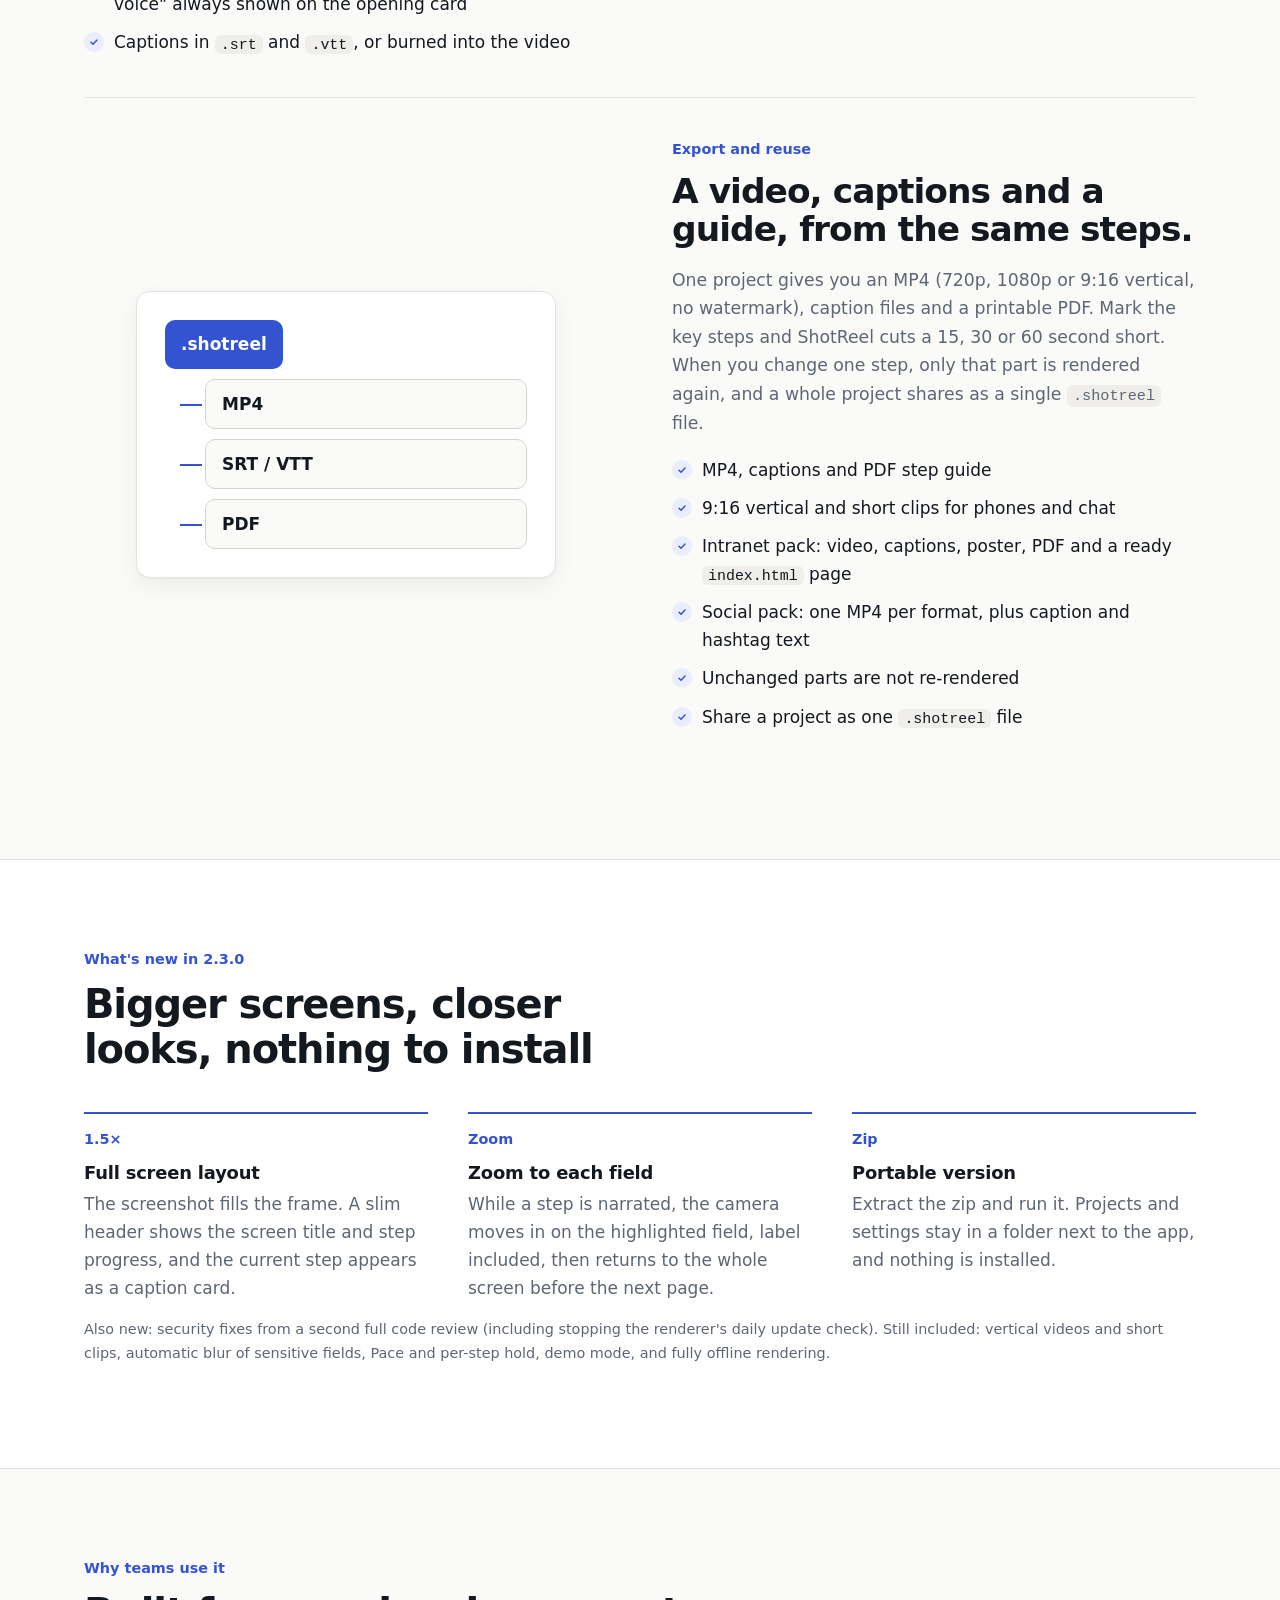
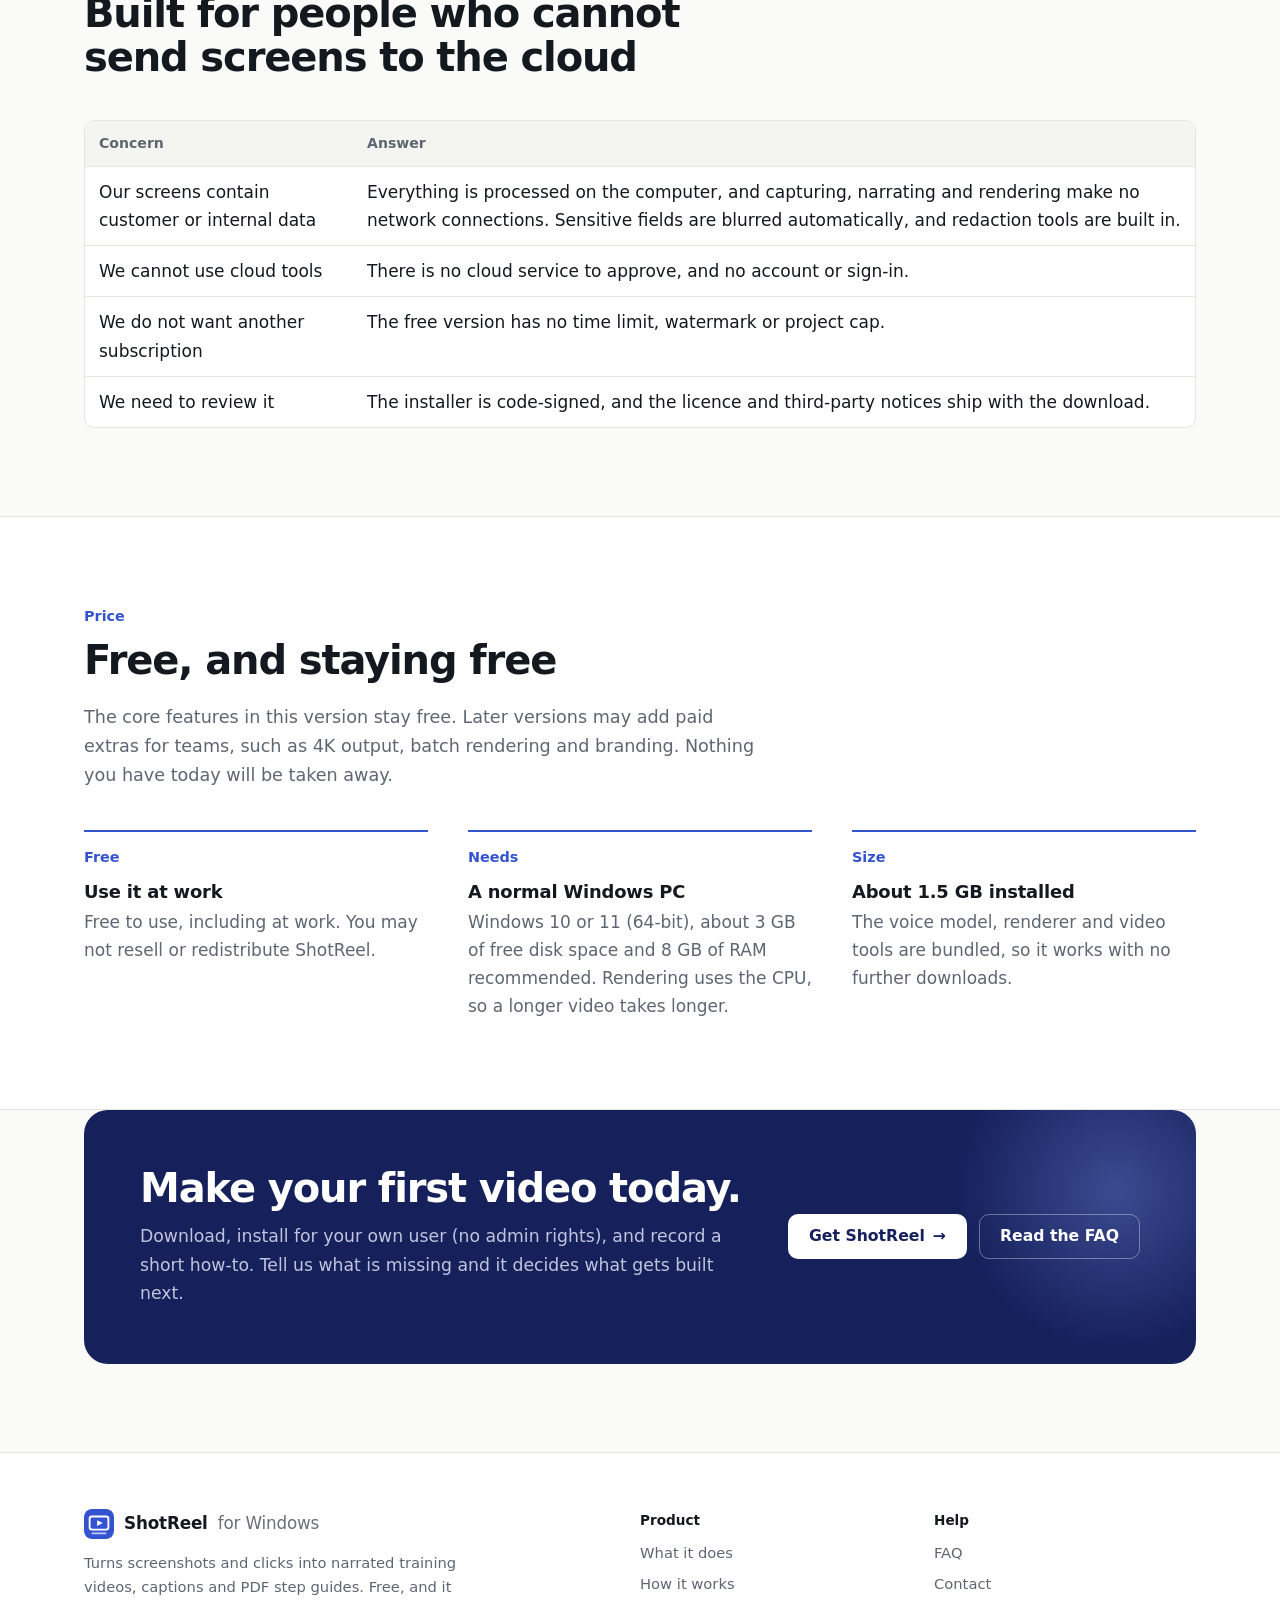
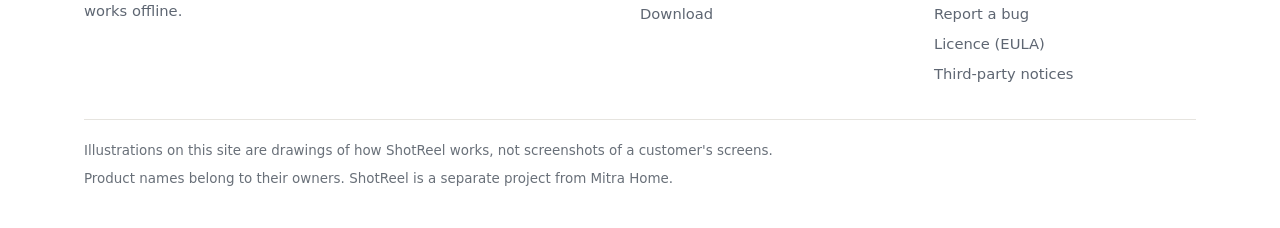
==== commit a05c30d4: "2.3.0: full screen layout, field zoom, portable zip, links Co-Authored-By: Claude Opus 5.5 <noreply@" ====
--- a/index.html
+++ b/index.html
@@ -32,14 +32,14 @@
 <div class="hero">
   <div class="wrap">
     <div>
-      <a class="pre" href="index.html#new"><b>2.2.3</b> Vertical videos, auto-blur and a fully offline renderer</a>
+      <a class="pre" href="index.html#new"><b>2.3.0</b> Bigger screens, zoom on each field, and a portable version</a>
       <h1>Training videos from your clicks.</h1>
       <p class="lead">ShotReel turns screenshots and clicks into a narrated video, captions and a printable step guide. It runs on your own Windows PC, with no account and no cloud service.</p>
       <div class="btns">
         <a class="btn btn-accent" href="install.html">Get ShotReel <span class="arr" aria-hidden="true">&rarr;</span></a>
         <a class="btn btn-outline" href="index.html#how">See how it works</a>
       </div>
-      <p class="small muted" style="margin-top:12px">Download now (2.2.3): <a href="https://github.com/rNetGit/ShotReel-app/releases/download/v2.2.3/ShotReel-Setup-2.2.3.exe" rel="noopener">Installer</a> &middot; Windows 10 and 11, 64-bit</p>
+      <p class="small muted" style="margin-top:12px">Download now (2.3.0): <a href="https://github.com/rNetGit/ShotReel-app/releases/download/v2.3.0/ShotReel-Setup-2.3.0.exe" rel="noopener">Installer</a> &middot; <a href="https://github.com/rNetGit/ShotReel-app/releases/download/v2.3.0/ShotReel-Portable-2.3.0.zip" rel="noopener">Portable zip</a> &middot; Windows 10 and 11, 64-bit</p>
       <ul class="facts">
         <li>Free, no account</li>
         <li>No watermark, no time limit</li>
@@ -156,15 +156,15 @@
 <section class="alt" id="new">
   <div class="wrap">
     <div class="section-head">
-      <div class="eyebrow">What's new in 2.2.3</div>
-      <h2>Phone-ready videos, safer captures, nothing online</h2>
+      <div class="eyebrow">What's new in 2.3.0</div>
+      <h2>Bigger screens, closer looks, nothing to install</h2>
     </div>
     <div class="cols">
-      <div><span class="num">9:16</span><h3>Vertical and short clips</h3><p>A 1080&times;1920 cut that follows each step, short clips capped at 15, 30 or 60 seconds, and Social and Intranet packs that put every file you need in one folder.</p></div>
-      <div><span class="num">Blur</span><h3>Sensitive fields hidden for you</h3><p>Password, email, phone, card and ID fields are blurred as soon as a screen is captured, on the web and in Windows apps.</p></div>
-      <div><span class="num">Offline</span><h3>Rendering makes no network connections</h3><p>Fonts are bundled and the renderer's usage reporting is switched off. Earlier versions (2.0.0 to 2.1.2) could contact an analytics service and download fonts while rendering when the PC was online; please update.</p></div>
-    </div>
-    <p class="small muted" style="margin-top:16px">Also new: a Pace setting and per-step hold for slower walkthroughs, demo mode with a named AI narrator, a render progress bar, and security fixes from a full code review.</p>
+      <div><span class="num">1.5&times;</span><h3>Full screen layout</h3><p>The screenshot fills the frame. A slim header shows the screen title and step progress, and the current step appears as a caption card.</p></div>
+      <div><span class="num">Zoom</span><h3>Zoom to each field</h3><p>While a step is narrated, the camera moves in on the highlighted field, label included, then returns to the whole screen before the next page.</p></div>
+      <div><span class="num">Zip</span><h3>Portable version</h3><p>Extract the zip and run it. Projects and settings stay in a folder next to the app, and nothing is installed.</p></div>
+    </div>
+    <p class="small muted" style="margin-top:16px">Also new: security fixes from a second full code review (including stopping the renderer's daily update check). Still included: vertical videos and short clips, automatic blur of sensitive fields, Pace and per-step hold, demo mode, and fully offline rendering.</p>
   </div>
 </section>
 
